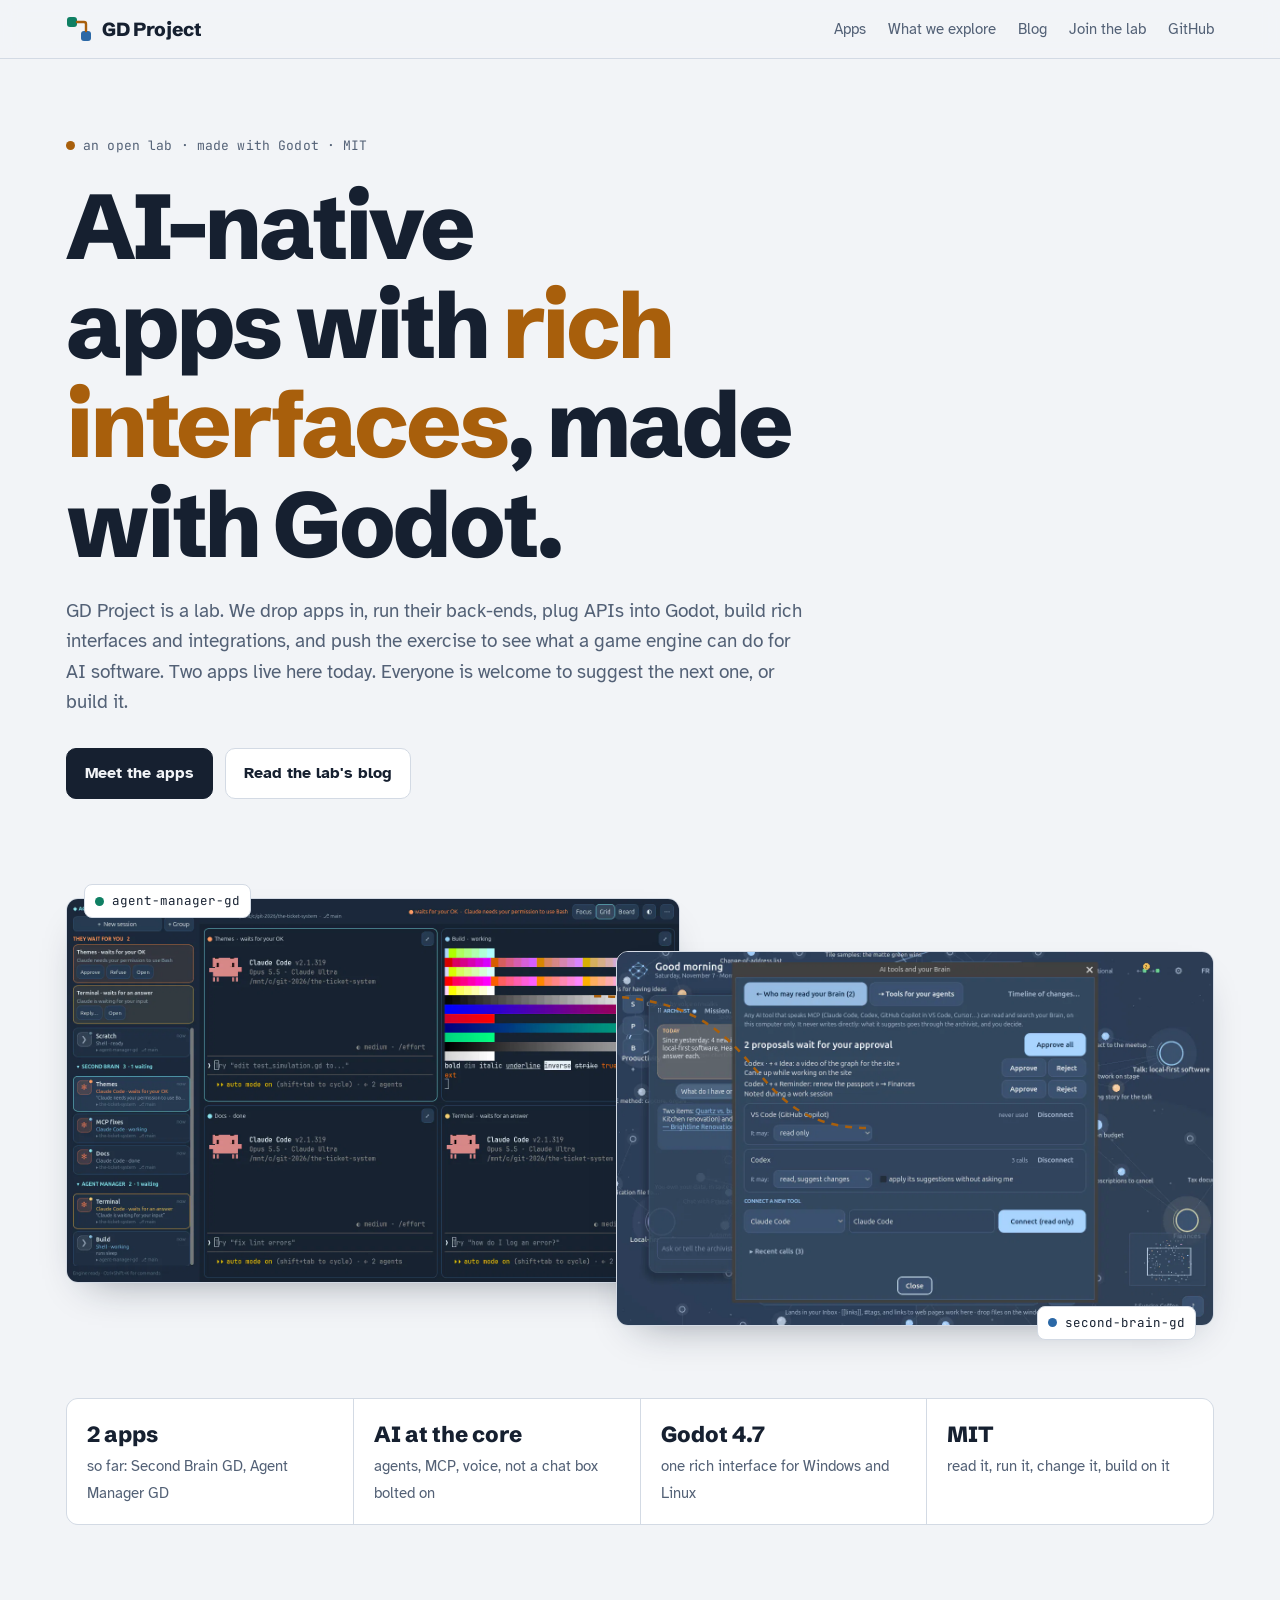
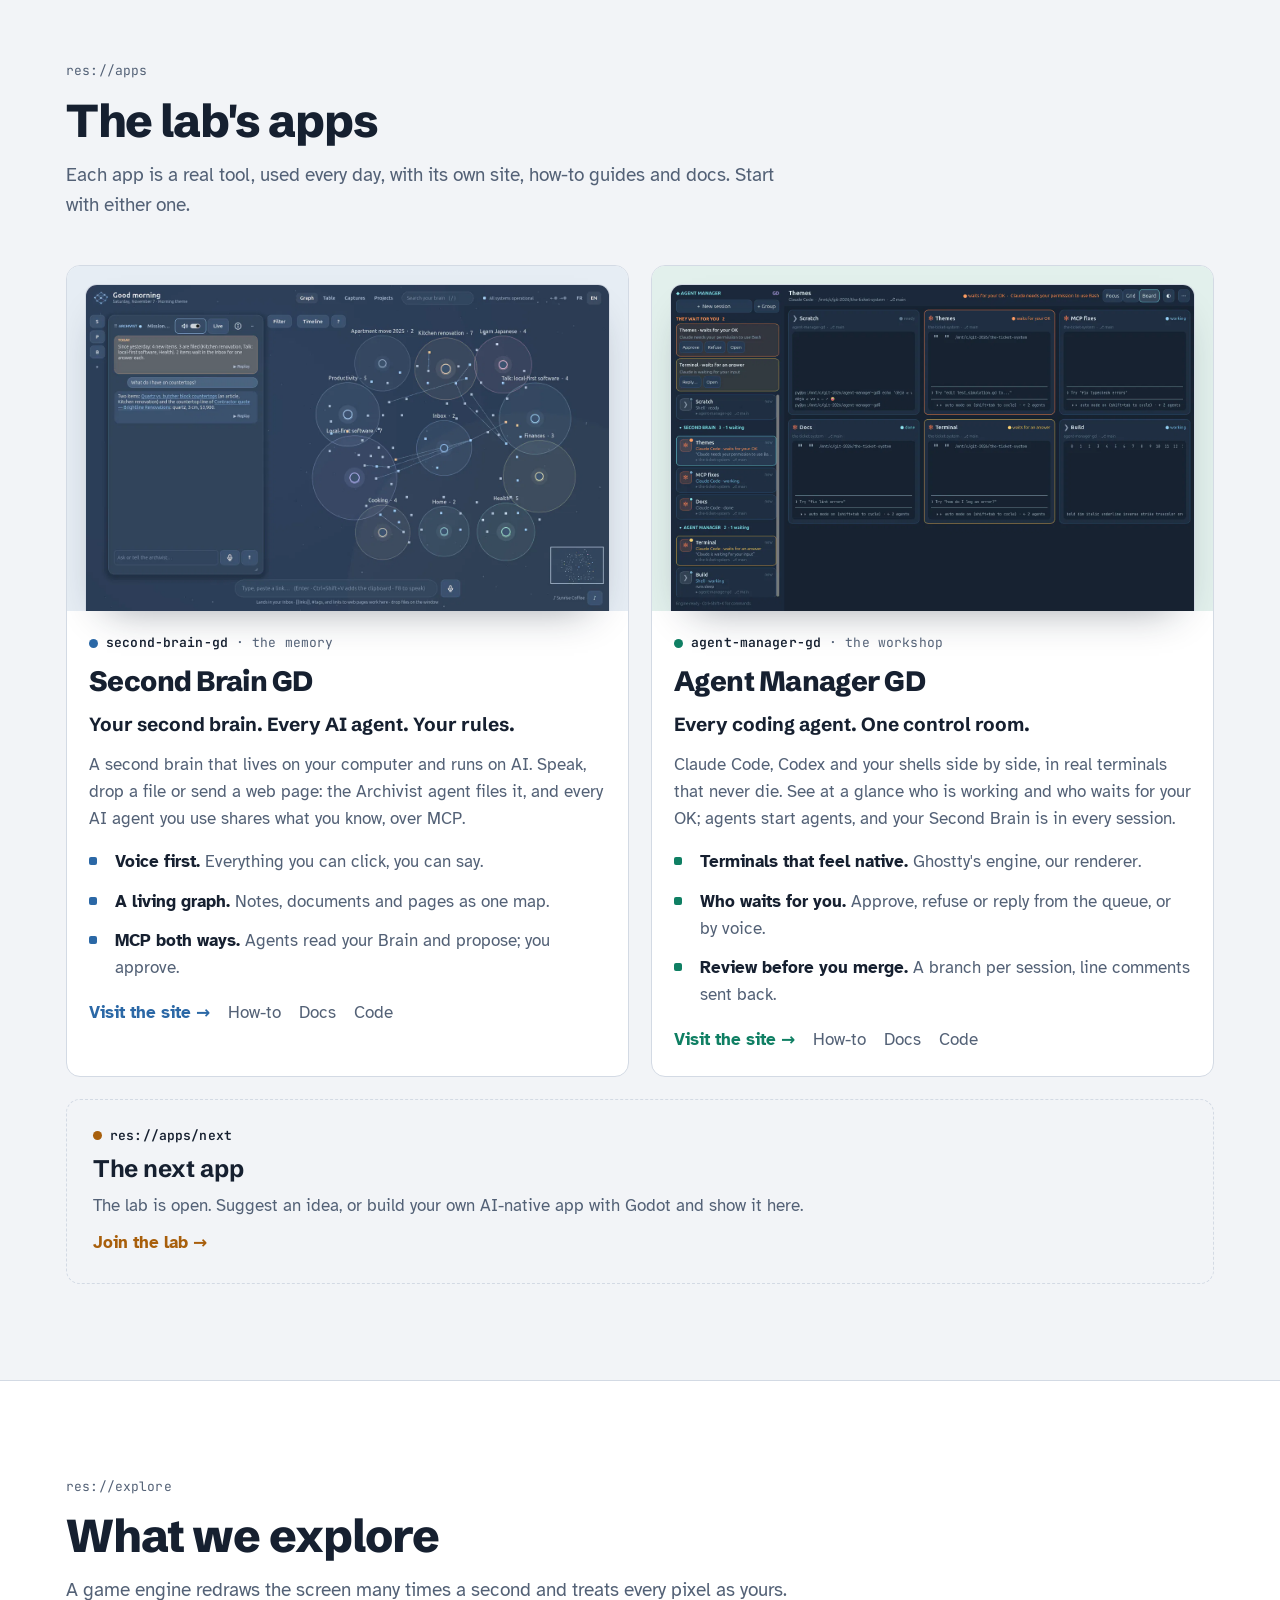
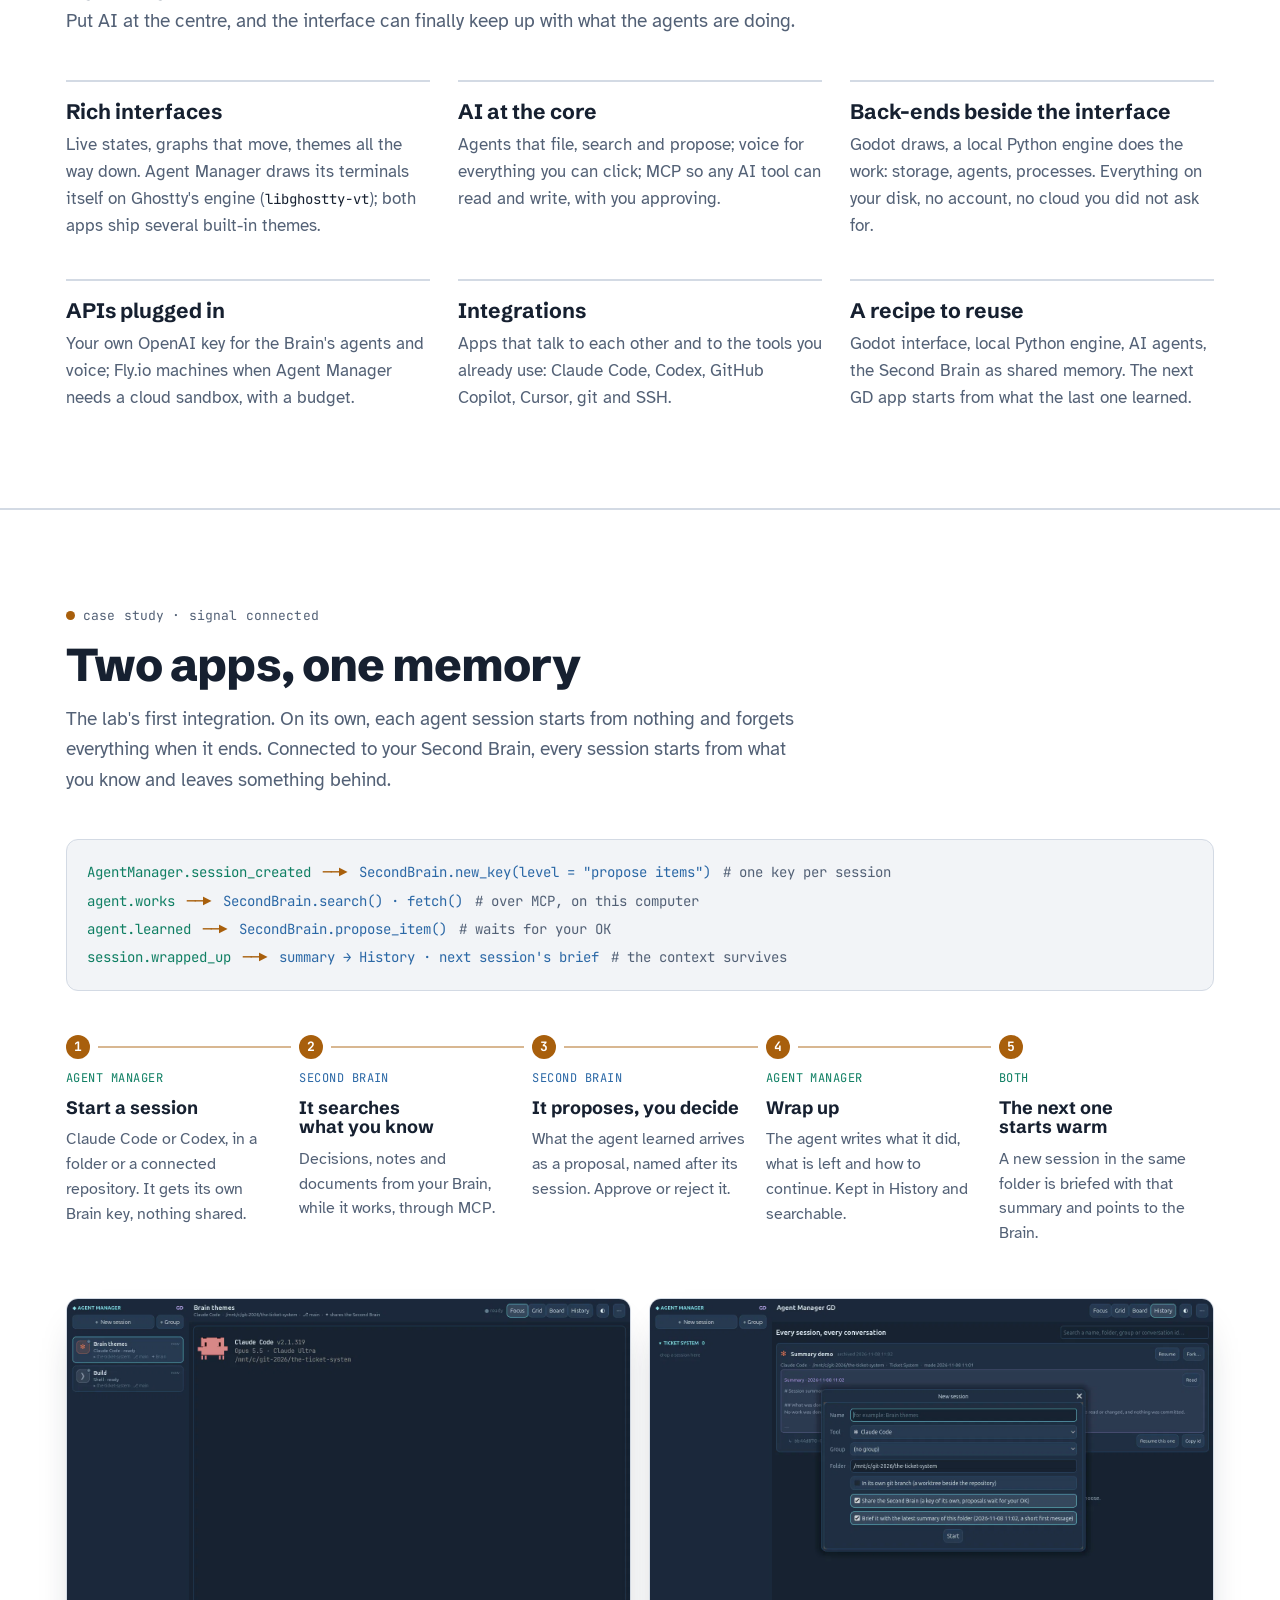
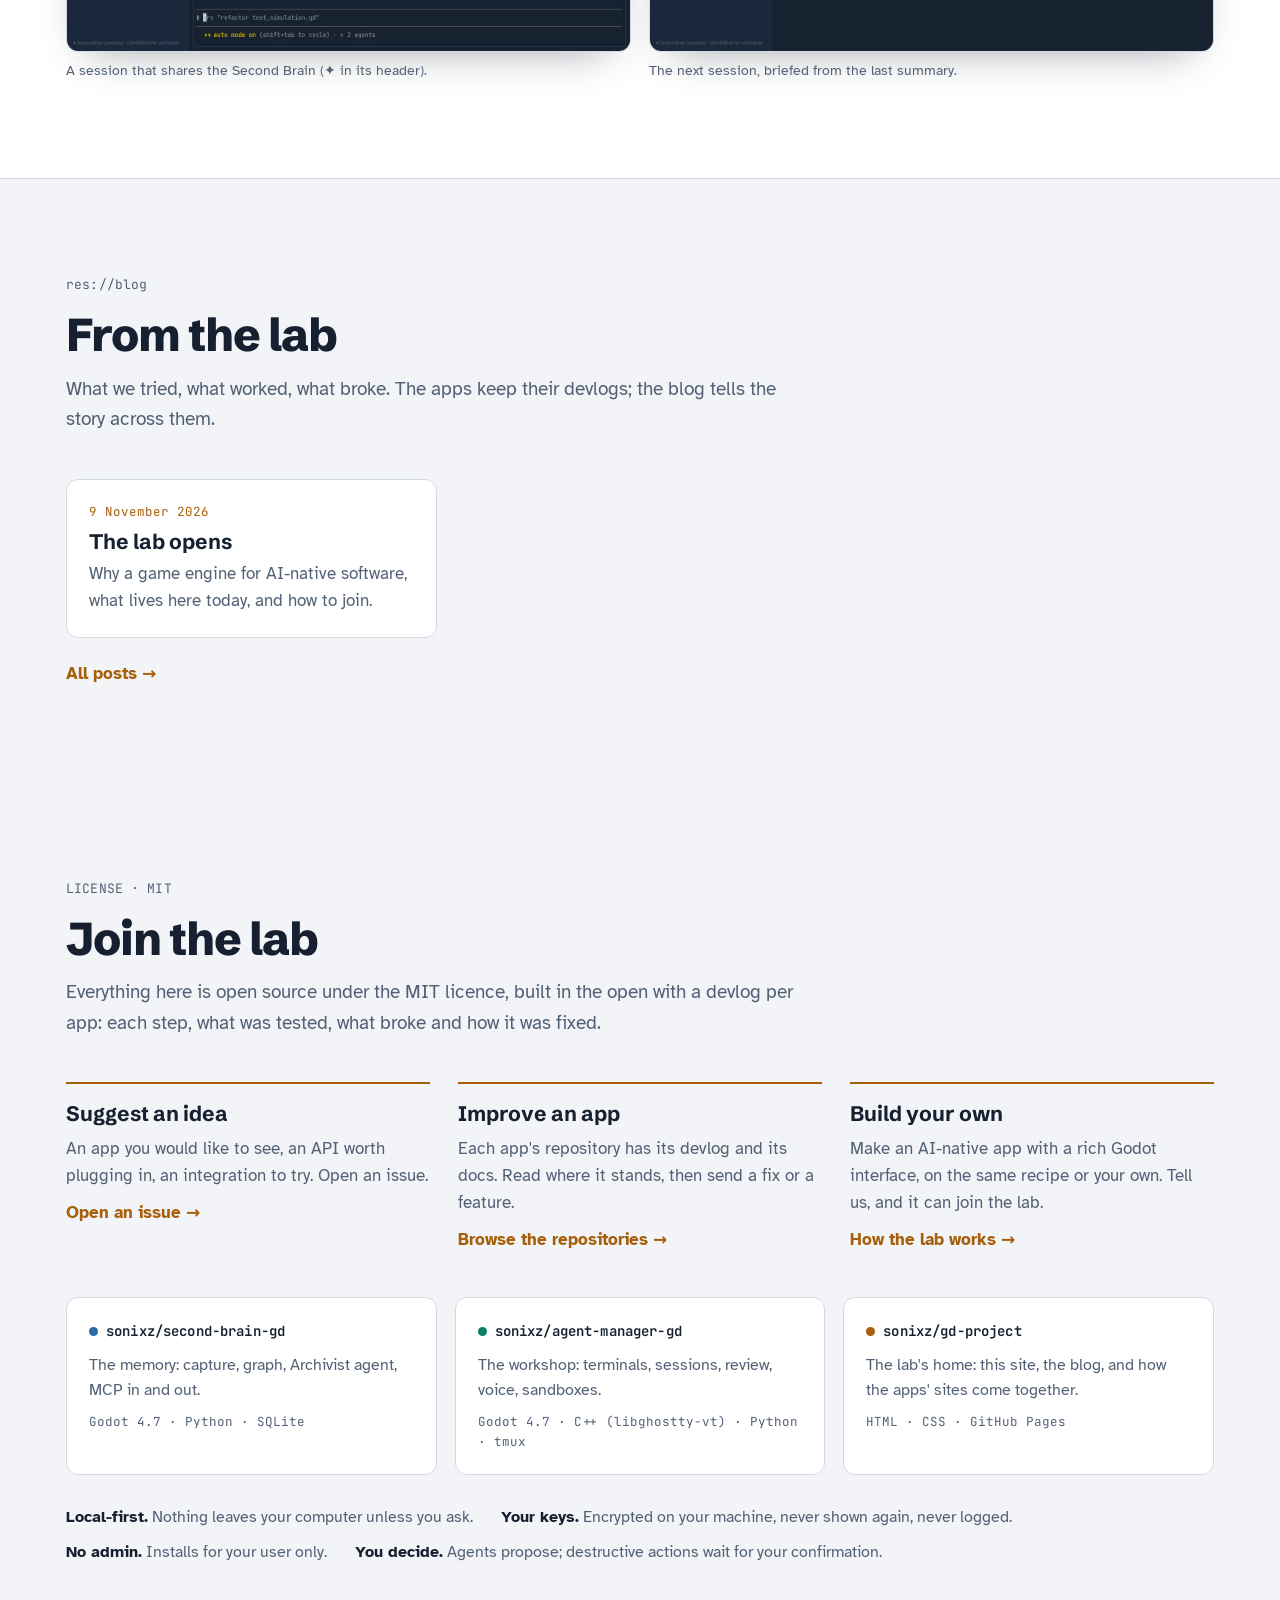
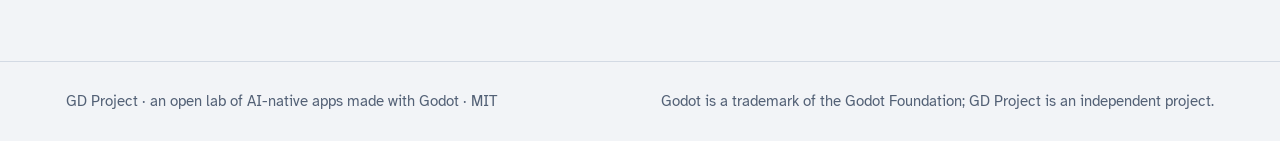
==== docs/index.html @ 9b6a3785 "The lab's showcase: one site for every app, a blog, GitHub Pages - Index rewritten for what GD Proje" ====
<!doctype html>
<html lang="en">
<head>
<meta charset="utf-8">
<meta name="viewport" content="width=device-width, initial-scale=1, viewport-fit=cover">
<title>GD Project</title>
<meta name="claude:viewport-fit-sides" content="cover">
<meta name="description" content="GD Project: an open lab of AI-native apps with rich interfaces, made with the Godot engine. Second Brain GD and Agent Manager GD are its first two apps. Open source, MIT.">
<link rel="preconnect" href="https://fonts.googleapis.com">
<link rel="preconnect" href="https://fonts.gstatic.com" crossorigin>
<link rel="stylesheet" href="https://fonts.googleapis.com/css2?family=Schibsted+Grotesk:wght@500;700;800&family=Atkinson+Hyperlegible:ital,wght@0,400;0,700;1,400&family=JetBrains+Mono:wght@400;600&display=swap">
<link rel="stylesheet" href="assets/lab.css">
</head>
<body>

<header class="top">
  <div class="wrap">
    <a class="brand" href="#top" aria-label="GD Project home">
      <svg width="26" height="26" viewBox="0 0 26 26" aria-hidden="true">
        <rect x="1" y="1" width="10" height="10" rx="3" fill="var(--mint)"/>
        <rect x="15" y="15" width="10" height="10" rx="3" fill="var(--sky)"/>
        <path d="M11 6 H18 Q20 6 20 8 V15" fill="none" stroke="var(--wire)" stroke-width="2.4" stroke-linecap="round"/>
      </svg>
      GD Project
    </a>
    <nav class="nav" aria-label="Main">
      <a href="#apps">Apps</a>
      <a href="#explore">What we explore</a>
      <a href="blog/">Blog</a>
      <a href="#join">Join the lab</a>
      <a class="gh" href="https://github.com/sonixz/gd-project">GitHub</a>
    </nav>
  </div>
</header>

<main id="top">
  <div class="wrap hero">
    <span class="path"><span class="dot" style="background:var(--wire)"></span> an open lab · made with Godot · MIT</span>
    <h1 style="margin-top:18px">AI-native apps with <em>rich interfaces</em>, made with Godot.</h1>
    <p class="lede">GD Project is a lab. We drop apps in, run their back-ends, plug APIs into Godot, build rich interfaces and integrations, and push the exercise to see what a game engine can do for AI software. Two apps live here today. Everyone is welcome to suggest the next one, or build it.</p>
    <div class="ctas">
      <a class="btn primary" href="#apps">Meet the apps</a>
      <a class="btn" href="blog/">Read the lab's blog</a>
    </div>

    <div class="stage" aria-label="Agent Manager GD and Second Brain GD, connected">
      <figure class="am">
        <img class="shot" src="assets/agent-manager/11-grid.webp" alt="Agent Manager GD: four Claude Code sessions in a grid, two waiting for an approval, grouped by project in the sidebar" width="1440" height="900">
        <span class="tag"><span class="dot" style="background:var(--mint)"></span>agent-manager-gd</span>
      </figure>
      <figure class="sb">
        <img class="shot" src="assets/second-brain/mcp-proposals.webp" alt="Second Brain GD: two notes proposed by an agent wait for approval, with the AI tools allowed to read the Brain" width="1280" height="800">
        <span class="tag"><span class="dot" style="background:var(--sky)"></span>second-brain-gd</span>
      </figure>
      <svg class="wire" viewBox="0 0 100 100" preserveAspectRatio="none" aria-hidden="true">
        <path d="M 46 30 C 62 30, 58 58, 70 58" vector-effect="non-scaling-stroke"/>
      </svg>
    </div>

    <div class="facts">
      <div><b>2 apps</b><span>so far: Second Brain GD, Agent Manager GD</span></div>
      <div><b>AI at the core</b><span>agents, MCP, voice, not a chat box bolted on</span></div>
      <div><b>Godot 4.7</b><span>one rich interface for Windows and Linux</span></div>
      <div><b>MIT</b><span>read it, run it, change it, build on it</span></div>
    </div>
  </div>

  <section id="apps">
    <div class="wrap">
      <div class="sec-head">
        <span class="path">res://apps</span>
        <h2>The lab's apps</h2>
        <p class="lede">Each app is a real tool, used every day, with its own site, how-to guides and docs. Start with either one.</p>
      </div>
      <div class="apps">
        <article class="app" style="--accent: var(--sky)">
          <a class="app-shot" href="second-brain/"><img class="shot" src="assets/second-brain/graph-overview.webp" alt="Second Brain GD: the knowledge graph with zones and the Archivist panel" loading="lazy" width="1280" height="800"></a>
          <div class="app-body">
            <span class="path"><span class="dot" style="background:var(--sky)"></span><b>second-brain-gd</b> · the memory</span>
            <h3>Second Brain GD</h3>
            <p class="tagline">Your second brain. Every AI agent. Your rules.</p>
            <p class="muted">A second brain that lives on your computer and runs on AI. Speak, drop a file or send a web page: the Archivist agent files it, and every AI agent you use shares what you know, over MCP.</p>
            <ul class="feats">
              <li><div><b>Voice first.</b> <span>Everything you can click, you can say.</span></div></li>
              <li><div><b>A living graph.</b> <span>Notes, documents and pages as one map.</span></div></li>
              <li><div><b>MCP both ways.</b> <span>Agents read your Brain and propose; you approve.</span></div></li>
            </ul>
            <div class="links">
              <a class="go" href="second-brain/">Visit the site →</a>
              <a href="second-brain/howto.html">How-to</a>
              <a href="second-brain/docs.html">Docs</a>
              <a href="https://github.com/sonixz/second-brain-gd">Code</a>
            </div>
          </div>
        </article>

        <article class="app" style="--accent: var(--mint)">
          <a class="app-shot" href="agent-manager/"><img class="shot" src="assets/agent-manager/12-board.webp" alt="Agent Manager GD: the board view, sessions sorted by what they are doing" loading="lazy" width="1440" height="900"></a>
          <div class="app-body">
            <span class="path"><span class="dot" style="background:var(--mint)"></span><b>agent-manager-gd</b> · the workshop</span>
            <h3>Agent Manager GD</h3>
            <p class="tagline">Every coding agent. One control room.</p>
            <p class="muted">Claude Code, Codex and your shells side by side, in real terminals that never die. See at a glance who is working and who waits for your OK; agents start agents, and your Second Brain is in every session.</p>
            <ul class="feats">
              <li><div><b>Terminals that feel native.</b> <span>Ghostty's engine, our renderer.</span></div></li>
              <li><div><b>Who waits for you.</b> <span>Approve, refuse or reply from the queue, or by voice.</span></div></li>
              <li><div><b>Review before you merge.</b> <span>A branch per session, line comments sent back.</span></div></li>
            </ul>
            <div class="links">
              <a class="go" href="agent-manager/">Visit the site →</a>
              <a href="agent-manager/howto.html">How-to</a>
              <a href="agent-manager/docs.html">Docs</a>
              <a href="https://github.com/sonixz/agent-manager-gd">Code</a>
            </div>
          </div>
        </article>

        <a class="app next" href="#join">
          <span class="path"><span class="dot" style="background:var(--wire)"></span><b>res://apps/next</b></span>
          <h3>The next app</h3>
          <p class="muted">The lab is open. Suggest an idea, or build your own AI-native app with Godot and show it here.</p>
          <span class="go">Join the lab →</span>
        </a>
      </div>
    </div>
  </section>

  <section id="explore">
    <div class="wrap">
      <div class="sec-head">
        <span class="path">res://explore</span>
        <h2>What we explore</h2>
        <p class="lede">A game engine redraws the screen many times a second and treats every pixel as yours. Put AI at the centre, and the interface can finally keep up with what the agents are doing.</p>
      </div>
      <div class="why">
        <div>
          <h3>Rich interfaces</h3>
          <p>Live states, graphs that move, themes all the way down. Agent Manager draws its terminals itself on Ghostty's engine (<code>libghostty-vt</code>); both apps ship several built-in themes.</p>
        </div>
        <div>
          <h3>AI at the core</h3>
          <p>Agents that file, search and propose; voice for everything you can click; MCP so any AI tool can read and write, with you approving.</p>
        </div>
        <div>
          <h3>Back-ends beside the interface</h3>
          <p>Godot draws, a local Python engine does the work: storage, agents, processes. Everything on your disk, no account, no cloud you did not ask for.</p>
        </div>
        <div>
          <h3>APIs plugged in</h3>
          <p>Your own OpenAI key for the Brain's agents and voice; Fly.io machines when Agent Manager needs a cloud sandbox, with a budget.</p>
        </div>
        <div>
          <h3>Integrations</h3>
          <p>Apps that talk to each other and to the tools you already use: Claude Code, Codex, GitHub Copilot, Cursor, git and SSH.</p>
        </div>
        <div>
          <h3>A recipe to reuse</h3>
          <p>Godot interface, local Python engine, AI agents, the Second Brain as shared memory. The next GD app starts from what the last one learned.</p>
        </div>
      </div>
    </div>
  </section>

  <section id="together">
    <div class="wrap">
      <div class="sec-head">
        <span class="path"><span class="dot" style="background:var(--wire)"></span>case study · signal connected</span>
        <h2>Two apps, one memory</h2>
        <p class="lede">The lab's first integration. On its own, each agent session starts from nothing and forgets everything when it ends. Connected to your Second Brain, every session starts from what you know and leaves something behind.</p>
      </div>

      <div class="signal" role="img" aria-label="When a session is created in Agent Manager, it gets its own Second Brain key; what the agent learns is proposed to the Brain; its summary briefs the next session.">
        <div class="row"><span class="from">AgentManager.session_created</span><span class="arrow">──▶</span><span class="to">SecondBrain.new_key(level = "propose items")</span><span class="note"># one key per session</span></div>
        <div class="row"><span class="from">agent.works</span><span class="arrow">──▶</span><span class="to">SecondBrain.search() · fetch()</span><span class="note"># over MCP, on this computer</span></div>
        <div class="row"><span class="from">agent.learned</span><span class="arrow">──▶</span><span class="to">SecondBrain.propose_item()</span><span class="note"># waits for your OK</span></div>
        <div class="row"><span class="from">session.wrapped_up</span><span class="arrow">──▶</span><span class="to">summary → History · next session's brief</span><span class="note"># the context survives</span></div>
      </div>

      <ol class="flow">
        <li><span class="who am">Agent Manager</span><h3>Start a session</h3><p>Claude Code or Codex, in a folder or a connected repository. It gets its own Brain key, nothing shared.</p></li>
        <li><span class="who sb">Second Brain</span><h3>It searches what you know</h3><p>Decisions, notes and documents from your Brain, while it works, through MCP.</p></li>
        <li><span class="who sb">Second Brain</span><h3>It proposes, you decide</h3><p>What the agent learned arrives as a proposal, named after its session. Approve or reject it.</p></li>
        <li><span class="who am">Agent Manager</span><h3>Wrap up</h3><p>The agent writes what it did, what is left and how to continue. Kept in History and searchable.</p></li>
        <li><span class="who am">Both</span><h3>The next one starts warm</h3><p>A new session in the same folder is briefed with that summary and points to the Brain.</p></li>
      </ol>

      <div class="pair">
        <figure><img class="shot" src="assets/agent-manager/19-brain-session.webp" alt="Agent Manager GD: a Claude Code session marked as sharing the Second Brain" loading="lazy" width="1440" height="900"><figcaption>A session that shares the Second Brain (✦ in its header).</figcaption></figure>
        <figure><img class="shot" src="assets/agent-manager/25-new-session-brief.webp" alt="Agent Manager GD: a new session offered the summary of the previous one as its brief" loading="lazy" width="1440" height="900"><figcaption>The next session, briefed from the last summary.</figcaption></figure>
      </div>
    </div>
  </section>

  <section id="blog">
    <div class="wrap">
      <div class="sec-head">
        <span class="path">res://blog</span>
        <h2>From the lab</h2>
        <p class="lede">What we tried, what worked, what broke. The apps keep their devlogs; the blog tells the story across them.</p>
      </div>
      <div class="posts">
        <a class="post" href="blog/2026-11-09-the-lab-opens.html">
          <time datetime="2026-11-09">9 November 2026</time>
          <h3>The lab opens</h3>
          <p class="muted">Why a game engine for AI-native software, what lives here today, and how to join.</p>
        </a>
      </div>
      <p style="margin-top:22px"><a class="more" href="blog/">All posts →</a></p>
    </div>
  </section>

  <section id="join">
    <div class="wrap">
      <div class="sec-head">
        <span class="path">LICENSE · MIT</span>
        <h2>Join the lab</h2>
        <p class="lede">Everything here is open source under the MIT licence, built in the open with a devlog per app: each step, what was tested, what broke and how it was fixed.</p>
      </div>
      <div class="join">
        <div>
          <h3>Suggest an idea</h3>
          <p>An app you would like to see, an API worth plugging in, an integration to try. Open an issue.</p>
          <a class="more" href="https://github.com/sonixz/gd-project/issues">Open an issue →</a>
        </div>
        <div>
          <h3>Improve an app</h3>
          <p>Each app's repository has its devlog and its docs. Read where it stands, then send a fix or a feature.</p>
          <a class="more" href="https://github.com/sonixz">Browse the repositories →</a>
        </div>
        <div>
          <h3>Build your own</h3>
          <p>Make an AI-native app with a rich Godot interface, on the same recipe or your own. Tell us, and it can join the lab.</p>
          <a class="more" href="blog/2026-11-09-the-lab-opens.html">How the lab works →</a>
        </div>
      </div>
      <div class="oss">
        <a class="repo" href="https://github.com/sonixz/second-brain-gd">
          <span class="path"><span class="dot" style="background:var(--sky)"></span><b>sonixz/second-brain-gd</b></span>
          <p>The memory: capture, graph, Archivist agent, MCP in and out.</p>
          <span class="stack">Godot 4.7 · Python · SQLite</span>
        </a>
        <a class="repo" href="https://github.com/sonixz/agent-manager-gd">
          <span class="path"><span class="dot" style="background:var(--mint)"></span><b>sonixz/agent-manager-gd</b></span>
          <p>The workshop: terminals, sessions, review, voice, sandboxes.</p>
          <span class="stack">Godot 4.7 · C++ (libghostty-vt) · Python · tmux</span>
        </a>
        <a class="repo" href="https://github.com/sonixz/gd-project">
          <span class="path"><span class="dot" style="background:var(--wire)"></span><b>sonixz/gd-project</b></span>
          <p>The lab's home: this site, the blog, and how the apps' sites come together.</p>
          <span class="stack">HTML · CSS · GitHub Pages</span>
        </a>
      </div>
      <div class="principles">
        <span><b>Local-first.</b> Nothing leaves your computer unless you ask.</span>
        <span><b>Your keys.</b> Encrypted on your machine, never shown again, never logged.</span>
        <span><b>No admin.</b> Installs for your user only.</span>
        <span><b>You decide.</b> Agents propose; destructive actions wait for your confirmation.</span>
      </div>
    </div>
  </section>
</main>

<footer>
  <div class="wrap">
    <span>GD Project · an open lab of AI-native apps made with Godot · MIT</span>
    <span>Godot is a trademark of the Godot Foundation; GD Project is an independent project.</span>
  </div>
</footer>
</body>
</html>
---- docs/assets/lab.css ----
/* GD Project: the lab's pages (index, blog). Tokens in :root; light and dark both designed. */
:root {
  --ground: #121821;   /* slate, biased toward the blue of both apps */
  --panel: #19212d;
  --raise: #212b3a;
  --line: #2b3646;
  --ink: #e7ecf3;
  --muted: #95a2b6;
  --mint: #5fd3b0;     /* Agent Manager */
  --sky: #a6cdf6;      /* Second Brain */
  --wire: #f0b264;     /* the connection between them */
  --on-accent: #0f1620;
  --display: "Schibsted Grotesk", "Segoe UI", system-ui, sans-serif;
  --body: "Atkinson Hyperlegible", "Segoe UI", system-ui, sans-serif;
  --mono: "JetBrains Mono", ui-monospace, "Cascadia Mono", Consolas, monospace;
  --shot-shadow: 0 18px 50px -20px rgba(0, 0, 0, .7);
  color-scheme: dark;
}
@media (prefers-color-scheme: light) {
  :root:not([data-theme="dark"]) {
    --ground: #f2f4f7; --panel: #ffffff; --raise: #e9edf3; --line: #d3dae4; --ink: #162030; --muted: #536176;
    --mint: #0f7f63; --sky: #2b68a6; --wire: #a85f0c; --on-accent: #ffffff; --shot-shadow: 0 18px 40px -22px rgba(20, 32, 48, .45);
    color-scheme: light;
  }
}
:root[data-theme="light"] {
  --ground: #f2f4f7; --panel: #ffffff; --raise: #e9edf3; --line: #d3dae4; --ink: #162030; --muted: #536176;
  --mint: #0f7f63; --sky: #2b68a6; --wire: #a85f0c; --on-accent: #ffffff; --shot-shadow: 0 18px 40px -22px rgba(20, 32, 48, .45);
  color-scheme: light;
}

* { box-sizing: border-box; }
body {
  margin: 0; background: var(--ground); color: var(--ink);
  font-family: var(--body); font-size: 17px; line-height: 1.6;
}
img { max-width: 100%; height: auto; display: block; }
a { color: inherit; }
:focus-visible { outline: 2px solid var(--wire); outline-offset: 3px; border-radius: 4px; }
.wrap {
  max-width: 1180px; margin: 0 auto;
  padding-left: max(16px, env(safe-area-inset-left, 0px));
  padding-right: max(16px, env(safe-area-inset-right, 0px));
}
h1, h2, h3 { font-family: var(--display); text-wrap: balance; margin: 0; line-height: 1.08; }
h2 { font-size: clamp(30px, 4.2vw, 46px); font-weight: 800; letter-spacing: -.02em; }
h3 { font-size: 21px; font-weight: 700; }
p { margin: 0; }
.lede { font-size: 19px; color: var(--muted); max-width: 62ch; }
.path {
  font-family: var(--mono); font-size: 13px; color: var(--muted); letter-spacing: .01em;
  display: inline-flex; align-items: center; gap: 8px;
}
.path b { font-weight: 600; color: var(--ink); }
.dot { width: 9px; height: 9px; border-radius: 50%; display: inline-block; }

/* header */
body::before { content: ""; position: fixed; inset: 0 0 auto; height: env(safe-area-inset-top, 0px); z-index: 10; background: var(--ground); }
.top { position: sticky; top: env(safe-area-inset-top, 0px); z-index: 5; background: color-mix(in srgb, var(--ground) 88%, transparent); backdrop-filter: blur(8px); border-bottom: 1px solid var(--line); }
.top .wrap { display: flex; align-items: center; gap: 24px; padding-block: 14px; }
.brand { display: flex; align-items: center; gap: 10px; text-decoration: none; font-family: var(--display); font-weight: 800; font-size: 19px; letter-spacing: -.01em; }
.brand svg { flex: none; }
.nav { display: flex; gap: 22px; margin-left: auto; flex-wrap: wrap; }
.nav a { text-decoration: none; color: var(--muted); font-size: 15px; }
.nav a:hover { color: var(--ink); }
@media (max-width: 720px) { .nav a:not(.gh) { display: none; } }

/* hero */
.hero { padding-block: 72px 40px; }
.hero h1 { font-size: clamp(44px, 7.4vw, 92px); font-weight: 800; letter-spacing: -.035em; max-width: 13ch; }
.hero h1 em { font-style: normal; color: var(--wire); }
.hero .lede { margin-top: 22px; }
.ctas { display: flex; gap: 12px; flex-wrap: wrap; margin-top: 30px; }
.btn { display: inline-flex; align-items: center; gap: 8px; padding: 12px 18px; border-radius: 10px; text-decoration: none; font-weight: 700; font-size: 16px; border: 1px solid var(--line); background: var(--panel); }
.btn.primary { background: var(--ink); color: var(--ground); border-color: var(--ink); }
.btn:hover { border-color: var(--muted); }

.stage { position: relative; margin-top: 56px; display: grid; grid-template-columns: 1.15fr 1fr; gap: 0; align-items: center; }
.stage figure { margin: 0; min-width: 0; }
.stage .am { position: relative; z-index: 1; }
.stage .sb { position: relative; z-index: 2; margin-left: -12%; margin-top: 18%; }
.shot { border-radius: 12px; border: 1px solid var(--line); box-shadow: var(--shot-shadow); overflow: hidden; background: var(--panel); }
.tag { position: absolute; font-family: var(--mono); font-size: 12.5px; padding: 6px 10px; border-radius: 8px; background: var(--panel); border: 1px solid var(--line); display: inline-flex; gap: 8px; align-items: center; white-space: nowrap; }
.am .tag { top: -14px; left: 18px; }
.sb .tag { bottom: -14px; right: 18px; }
.wire { position: absolute; inset: 0; z-index: 3; pointer-events: none; width: 100%; height: 100%; overflow: visible; }
.wire path { fill: none; stroke: var(--wire); stroke-width: 2.5; stroke-dasharray: 7 7; animation: flow 1.6s linear infinite; }
.wire circle { fill: var(--wire); }
@keyframes flow { to { stroke-dashoffset: -28; } }
@media (prefers-reduced-motion: reduce) { .wire path { animation: none; } }
@media (max-width: 760px) {
  .stage { grid-template-columns: 1fr; }
  .stage .sb { margin: -10% 0 0 14%; }
  .wire { display: none; }
}

/* facts strip */
.facts { display: grid; grid-template-columns: repeat(4, minmax(0, 1fr)); gap: 1px; background: var(--line); border: 1px solid var(--line); border-radius: 12px; overflow: hidden; margin-top: 72px; }
.facts div { background: var(--panel); padding: 18px 20px; }
.facts b { display: block; font-family: var(--display); font-size: 22px; font-weight: 800; }
.facts span { color: var(--muted); font-size: 14.5px; }
@media (max-width: 760px) { .facts { grid-template-columns: repeat(2, minmax(0, 1fr)); } }

section { padding-block: 96px; }
.sec-head { display: grid; gap: 14px; max-width: 760px; margin-bottom: 44px; }

/* why godot */
.why { display: grid; grid-template-columns: repeat(3, minmax(0, 1fr)); gap: 28px; }
.why div { border-top: 2px solid var(--line); padding-top: 18px; display: grid; gap: 8px; align-content: start; }
.why p { color: var(--muted); }
.why code { font-family: var(--mono); font-size: 14px; color: var(--ink); }
@media (max-width: 860px) { .why { grid-template-columns: 1fr; } }

/* product scenes */
.scene { display: grid; grid-template-columns: minmax(0, 1fr) minmax(0, 1.25fr); gap: 56px; align-items: start; }
.scene.flip { grid-template-columns: minmax(0, 1.25fr) minmax(0, 1fr); }
.scene.flip .copy { order: 2; }
.copy { display: grid; gap: 18px; align-content: start; }
.copy .tagline { font-family: var(--display); font-size: 22px; font-weight: 700; }
.feats { list-style: none; padding: 0; margin: 4px 0 0; display: grid; gap: 12px; }
.feats li { display: grid; grid-template-columns: 14px 1fr; gap: 12px; }
.feats li::before { content: ""; width: 8px; height: 8px; border-radius: 2px; margin-top: 9px; background: var(--accent); }
.feats b { font-weight: 700; }
.feats span { color: var(--muted); }
.links { display: flex; gap: 18px; flex-wrap: wrap; margin-top: 6px; }
.links a { color: var(--accent); font-weight: 700; text-decoration: none; }
.links a:hover { text-decoration: underline; }
.gallery { display: grid; gap: 14px; grid-template-columns: repeat(2, minmax(0, 1fr)); }
.gallery .wide { grid-column: 1 / -1; }
.gallery figure { margin: 0; display: grid; gap: 8px; min-width: 0; }
.gallery figcaption { font-size: 14px; color: var(--muted); }
#second-brain { --accent: var(--sky); }
#agent-manager { --accent: var(--mint); }
@media (max-width: 900px) { .scene, .scene.flip { grid-template-columns: 1fr; gap: 32px; } .scene.flip .copy { order: 0; } }

/* together */
#together { background: var(--panel); border-block: 1px solid var(--line); }
.signal { font-family: var(--mono); font-size: 14px; background: var(--ground); border: 1px solid var(--line); border-radius: 12px; padding: 18px 20px; overflow-x: auto; margin-bottom: 44px; }
.signal .row { display: flex; gap: 12px; align-items: center; white-space: nowrap; padding-block: 3px; }
.signal .from { color: var(--mint); }
.signal .to { color: var(--sky); }
.signal .arrow { color: var(--wire); }
.signal .note { color: var(--muted); }
.flow { list-style: none; padding: 0; margin: 0; display: grid; grid-template-columns: repeat(5, minmax(0, 1fr)); gap: 18px; counter-reset: step; }
.flow li { display: grid; gap: 10px; align-content: start; counter-increment: step; position: relative; padding-top: 34px; }
.flow li::before { content: counter(step); position: absolute; top: 0; left: 0; width: 24px; height: 24px; border-radius: 50%; background: var(--wire); color: var(--on-accent); font: 700 13px/24px var(--mono); text-align: center; }
.flow li::after { content: ""; position: absolute; top: 11px; left: 32px; right: -10px; height: 2px; background: color-mix(in srgb, var(--wire) 45%, transparent); }
.flow li:last-child::after { display: none; }
.flow h3 { font-size: 18px; }
.flow p { color: var(--muted); font-size: 15.5px; }
.who { font-family: var(--mono); font-size: 12px; letter-spacing: .04em; text-transform: uppercase; }
.who.am { color: var(--mint); } .who.sb { color: var(--sky); }
@media (max-width: 980px) { .flow { grid-template-columns: repeat(2, minmax(0, 1fr)); } .flow li::after { display: none; } }
@media (max-width: 520px) { .flow { grid-template-columns: 1fr; } }
.pair { display: grid; grid-template-columns: repeat(2, minmax(0, 1fr)); gap: 18px; margin-top: 52px; }
.pair figure { margin: 0; display: grid; gap: 8px; min-width: 0; }
.pair figcaption { font-size: 14px; color: var(--muted); }
@media (max-width: 760px) { .pair { grid-template-columns: 1fr; } }

/* open source */
.oss { display: grid; grid-template-columns: repeat(3, minmax(0, 1fr)); gap: 18px; }
.repo { border: 1px solid var(--line); border-radius: 12px; padding: 22px; display: grid; gap: 10px; align-content: start; background: var(--panel); text-decoration: none; }
.repo:hover { border-color: var(--muted); }
.repo .path { font-size: 14px; }
.repo p { color: var(--muted); font-size: 15.5px; }
.repo .stack { font-family: var(--mono); font-size: 12.5px; color: var(--muted); }
@media (max-width: 860px) { .oss { grid-template-columns: 1fr; } }
.principles { display: flex; flex-wrap: wrap; gap: 10px 28px; margin-top: 30px; color: var(--muted); font-size: 15.5px; }
.principles b { color: var(--ink); }

footer { border-top: 1px solid var(--line); }
footer .wrap { padding-block: 28px; display: flex; gap: 18px; flex-wrap: wrap; justify-content: space-between; color: var(--muted); font-size: 14.5px; }
footer a { color: var(--muted); }

/* shared bits */
.muted { color: var(--muted); }
.tagline { font-family: var(--display); font-size: 19px; font-weight: 700; }
.more, .go { color: var(--accent, var(--wire)); font-weight: 700; text-decoration: none; }
.more:hover, .go:hover { text-decoration: underline; }

/* the lab's apps */
.apps { display: grid; grid-template-columns: repeat(2, minmax(0, 1fr)); gap: 22px; }
.app { border: 1px solid var(--line); border-radius: 14px; background: var(--panel); overflow: hidden; display: grid; grid-template-rows: auto 1fr; }
.app-shot { display: block; padding: 18px 18px 0; background: color-mix(in srgb, var(--accent) 12%, var(--panel)); }
.app-shot .shot { border-bottom-left-radius: 0; border-bottom-right-radius: 0; border-bottom: 0; transition: transform .25s ease; }
.app-shot:hover .shot { transform: translateY(-4px); }
.app-body { padding: 22px; display: grid; gap: 12px; align-content: start; }
.app-body h3 { font-size: 28px; font-weight: 800; letter-spacing: -.02em; }
.app .links a:not(.go) { color: var(--muted); font-weight: 400; }
.app .links a:not(.go):hover { color: var(--ink); }
.app.next { grid-column: 1 / -1; grid-template-rows: none; gap: 10px; padding: 26px; text-decoration: none; background: transparent; border-style: dashed; --accent: var(--wire); }
.app.next:hover { border-color: var(--wire); }
.app.next h3 { font-size: 24px; }
@media (max-width: 860px) { .apps { grid-template-columns: 1fr; } }
@media (prefers-reduced-motion: reduce) { .app-shot .shot { transition: none; } }

/* what we explore: six cards */
#explore { background: var(--panel); border-block: 1px solid var(--line); }
#explore .why { row-gap: 40px; }

/* blog cards */
.posts { display: grid; grid-template-columns: repeat(auto-fill, minmax(min(100%, 320px), 1fr)); gap: 18px; }
.post { border: 1px solid var(--line); border-radius: 12px; padding: 22px; background: var(--panel); text-decoration: none; display: grid; gap: 8px; align-content: start; }
.post:hover { border-color: var(--muted); }
.post time { font-family: var(--mono); font-size: 12.5px; color: var(--wire); }

/* join */
.join { display: grid; grid-template-columns: repeat(3, minmax(0, 1fr)); gap: 28px; margin-bottom: 44px; }
.join div { border-top: 2px solid var(--wire); padding-top: 18px; display: grid; gap: 10px; align-content: start; }
.join p { color: var(--muted); }
@media (max-width: 860px) { .join { grid-template-columns: 1fr; } }

/* a blog post */
.article { max-width: 720px; margin: 0 auto; padding-block: 64px 96px; }
.article h1 { font-size: clamp(36px, 6vw, 60px); font-weight: 800; letter-spacing: -.03em; margin-top: 14px; }
.article .meta { font-family: var(--mono); font-size: 13px; color: var(--muted); }
.article .body { margin-top: 32px; display: grid; gap: 18px; }
.article .body h2 { font-size: 28px; margin-top: 22px; }
.article .body ul { margin: 0; padding-left: 22px; display: grid; gap: 8px; }
.article .body a { color: var(--wire); }
.article .body figure { margin: 8px 0; display: grid; gap: 8px; }
.article .body figcaption { font-size: 14px; color: var(--muted); }
.crumb { font-family: var(--mono); font-size: 13px; color: var(--muted); text-decoration: none; }
.crumb:hover { color: var(--ink); }
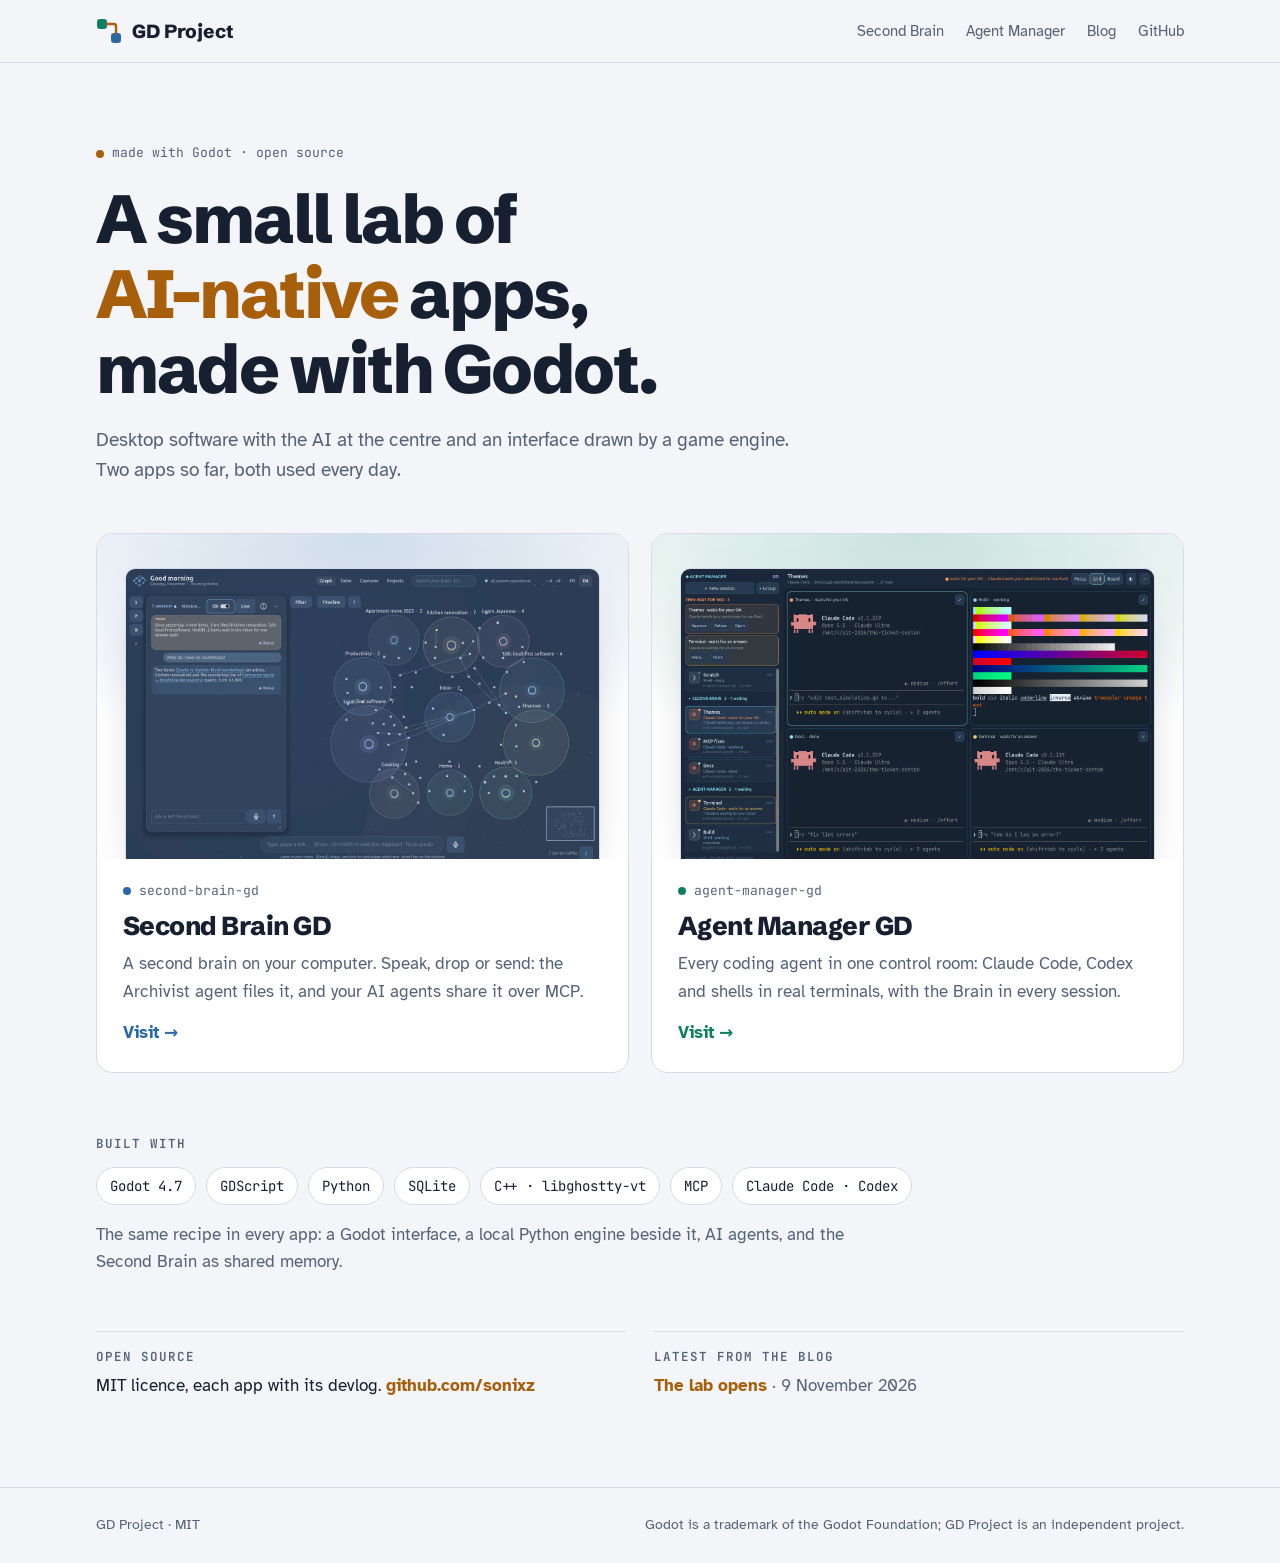
==== commit 1173a67a: "Index: humble and short, a portfolio of AI-native apps made with Godot Owner's direction (2026-11-09" ====
--- a/docs/index.html
+++ b/docs/index.html
@@ -4,8 +4,7 @@
 <meta charset="utf-8">
 <meta name="viewport" content="width=device-width, initial-scale=1, viewport-fit=cover">
 <title>GD Project</title>
-<meta name="claude:viewport-fit-sides" content="cover">
-<meta name="description" content="GD Project: an open lab of AI-native apps with rich interfaces, made with the Godot engine. Second Brain GD and Agent Manager GD are its first two apps. Open source, MIT.">
+<meta name="description" content="GD Project: a small lab of AI-native apps made with Godot. Second Brain GD and Agent Manager GD. Open source, MIT.">
 <link rel="preconnect" href="https://fonts.googleapis.com">
 <link rel="preconnect" href="https://fonts.gstatic.com" crossorigin>
 <link rel="stylesheet" href="https://fonts.googleapis.com/css2?family=Schibsted+Grotesk:wght@500;700;800&family=Atkinson+Hyperlegible:ital,wght@0,400;0,700;1,400&family=JetBrains+Mono:wght@400;600&display=swap">
@@ -15,7 +14,7 @@
 
 <header class="top">
   <div class="wrap">
-    <a class="brand" href="#top" aria-label="GD Project home">
+    <a class="brand" href="./" aria-label="GD Project home">
       <svg width="26" height="26" viewBox="0 0 26 26" aria-hidden="true">
         <rect x="1" y="1" width="10" height="10" rx="3" fill="var(--mint)"/>
         <rect x="15" y="15" width="10" height="10" rx="3" fill="var(--sky)"/>
@@ -24,245 +23,67 @@
       GD Project
     </a>
     <nav class="nav" aria-label="Main">
-      <a href="#apps">Apps</a>
-      <a href="#explore">What we explore</a>
+      <a href="second-brain/">Second Brain</a>
+      <a href="agent-manager/">Agent Manager</a>
       <a href="blog/">Blog</a>
-      <a href="#join">Join the lab</a>
-      <a class="gh" href="https://github.com/sonixz/gd-project">GitHub</a>
+      <a class="gh" href="https://github.com/sonixz">GitHub</a>
     </nav>
   </div>
 </header>
 
-<main id="top">
-  <div class="wrap hero">
-    <span class="path"><span class="dot" style="background:var(--wire)"></span> an open lab · made with Godot · MIT</span>
-    <h1 style="margin-top:18px">AI-native apps with <em>rich interfaces</em>, made with Godot.</h1>
-    <p class="lede">GD Project is a lab. We drop apps in, run their back-ends, plug APIs into Godot, build rich interfaces and integrations, and push the exercise to see what a game engine can do for AI software. Two apps live here today. Everyone is welcome to suggest the next one, or build it.</p>
-    <div class="ctas">
-      <a class="btn primary" href="#apps">Meet the apps</a>
-      <a class="btn" href="blog/">Read the lab's blog</a>
-    </div>
+<main>
+  <div class="wrap">
+    <section class="intro">
+      <span class="path"><span class="dot" style="background:var(--wire)"></span>made with Godot · open source</span>
+      <h1>A small lab of <em>AI-native</em> apps, made with Godot.</h1>
+      <p class="lede">Desktop software with the AI at the centre and an interface drawn by a game engine. Two apps so far, both used every day.</p>
+    </section>
 
-    <div class="stage" aria-label="Agent Manager GD and Second Brain GD, connected">
-      <figure class="am">
-        <img class="shot" src="assets/agent-manager/11-grid.webp" alt="Agent Manager GD: four Claude Code sessions in a grid, two waiting for an approval, grouped by project in the sidebar" width="1440" height="900">
-        <span class="tag"><span class="dot" style="background:var(--mint)"></span>agent-manager-gd</span>
-      </figure>
-      <figure class="sb">
-        <img class="shot" src="assets/second-brain/mcp-proposals.webp" alt="Second Brain GD: two notes proposed by an agent wait for approval, with the AI tools allowed to read the Brain" width="1280" height="800">
-        <span class="tag"><span class="dot" style="background:var(--sky)"></span>second-brain-gd</span>
-      </figure>
-      <svg class="wire" viewBox="0 0 100 100" preserveAspectRatio="none" aria-hidden="true">
-        <path d="M 46 30 C 62 30, 58 58, 70 58" vector-effect="non-scaling-stroke"/>
-      </svg>
-    </div>
+    <section class="apps" aria-label="Apps">
+      <a class="app" href="second-brain/" style="--accent: var(--sky)">
+        <span class="app-shot"><img class="shot" src="assets/second-brain/graph-overview.webp" alt="Second Brain GD: the knowledge graph with zones and the Archivist panel" width="1280" height="800"></span>
+        <span class="app-body">
+          <span class="path"><span class="dot" style="background:var(--sky)"></span>second-brain-gd</span>
+          <h2>Second Brain GD</h2>
+          <span class="muted">A second brain on your computer. Speak, drop or send: the Archivist agent files it, and your AI agents share it over MCP.</span>
+          <span class="go">Visit →</span>
+        </span>
+      </a>
+      <a class="app" href="agent-manager/" style="--accent: var(--mint)">
+        <span class="app-shot"><img class="shot" src="assets/agent-manager/11-grid.webp" alt="Agent Manager GD: four Claude Code sessions in a grid, grouped by project in the sidebar" width="1440" height="900"></span>
+        <span class="app-body">
+          <span class="path"><span class="dot" style="background:var(--mint)"></span>agent-manager-gd</span>
+          <h2>Agent Manager GD</h2>
+          <span class="muted">Every coding agent in one control room: Claude Code, Codex and shells in real terminals, with the Brain in every session.</span>
+          <span class="go">Visit →</span>
+        </span>
+      </a>
+    </section>
 
-    <div class="facts">
-      <div><b>2 apps</b><span>so far: Second Brain GD, Agent Manager GD</span></div>
-      <div><b>AI at the core</b><span>agents, MCP, voice, not a chat box bolted on</span></div>
-      <div><b>Godot 4.7</b><span>one rich interface for Windows and Linux</span></div>
-      <div><b>MIT</b><span>read it, run it, change it, build on it</span></div>
-    </div>
+    <section class="stack" aria-labelledby="stack-title">
+      <h2 id="stack-title" class="label">Built with</h2>
+      <ul class="chips">
+        <li>Godot 4.7</li><li>GDScript</li><li>Python</li><li>SQLite</li><li>C++ · libghostty-vt</li><li>MCP</li><li>Claude Code · Codex</li>
+      </ul>
+      <p class="muted">The same recipe in every app: a Godot interface, a local Python engine beside it, AI agents, and the Second Brain as shared memory.</p>
+    </section>
+
+    <section class="closing">
+      <div>
+        <h2 class="label">Open source</h2>
+        <p>MIT licence, each app with its devlog. <a href="https://github.com/sonixz">github.com/sonixz</a></p>
+      </div>
+      <div>
+        <h2 class="label">Latest from the blog</h2>
+        <p><a href="blog/2026-11-09-the-lab-opens.html">The lab opens</a> <span class="muted">· 9 November 2026</span></p>
+      </div>
+    </section>
   </div>
-
-  <section id="apps">
-    <div class="wrap">
-      <div class="sec-head">
-        <span class="path">res://apps</span>
-        <h2>The lab's apps</h2>
-        <p class="lede">Each app is a real tool, used every day, with its own site, how-to guides and docs. Start with either one.</p>
-      </div>
-      <div class="apps">
-        <article class="app" style="--accent: var(--sky)">
-          <a class="app-shot" href="second-brain/"><img class="shot" src="assets/second-brain/graph-overview.webp" alt="Second Brain GD: the knowledge graph with zones and the Archivist panel" loading="lazy" width="1280" height="800"></a>
-          <div class="app-body">
-            <span class="path"><span class="dot" style="background:var(--sky)"></span><b>second-brain-gd</b> · the memory</span>
-            <h3>Second Brain GD</h3>
-            <p class="tagline">Your second brain. Every AI agent. Your rules.</p>
-            <p class="muted">A second brain that lives on your computer and runs on AI. Speak, drop a file or send a web page: the Archivist agent files it, and every AI agent you use shares what you know, over MCP.</p>
-            <ul class="feats">
-              <li><div><b>Voice first.</b> <span>Everything you can click, you can say.</span></div></li>
-              <li><div><b>A living graph.</b> <span>Notes, documents and pages as one map.</span></div></li>
-              <li><div><b>MCP both ways.</b> <span>Agents read your Brain and propose; you approve.</span></div></li>
-            </ul>
-            <div class="links">
-              <a class="go" href="second-brain/">Visit the site →</a>
-              <a href="second-brain/howto.html">How-to</a>
-              <a href="second-brain/docs.html">Docs</a>
-              <a href="https://github.com/sonixz/second-brain-gd">Code</a>
-            </div>
-          </div>
-        </article>
-
-        <article class="app" style="--accent: var(--mint)">
-          <a class="app-shot" href="agent-manager/"><img class="shot" src="assets/agent-manager/12-board.webp" alt="Agent Manager GD: the board view, sessions sorted by what they are doing" loading="lazy" width="1440" height="900"></a>
-          <div class="app-body">
-            <span class="path"><span class="dot" style="background:var(--mint)"></span><b>agent-manager-gd</b> · the workshop</span>
-            <h3>Agent Manager GD</h3>
-            <p class="tagline">Every coding agent. One control room.</p>
-            <p class="muted">Claude Code, Codex and your shells side by side, in real terminals that never die. See at a glance who is working and who waits for your OK; agents start agents, and your Second Brain is in every session.</p>
-            <ul class="feats">
-              <li><div><b>Terminals that feel native.</b> <span>Ghostty's engine, our renderer.</span></div></li>
-              <li><div><b>Who waits for you.</b> <span>Approve, refuse or reply from the queue, or by voice.</span></div></li>
-              <li><div><b>Review before you merge.</b> <span>A branch per session, line comments sent back.</span></div></li>
-            </ul>
-            <div class="links">
-              <a class="go" href="agent-manager/">Visit the site →</a>
-              <a href="agent-manager/howto.html">How-to</a>
-              <a href="agent-manager/docs.html">Docs</a>
-              <a href="https://github.com/sonixz/agent-manager-gd">Code</a>
-            </div>
-          </div>
-        </article>
-
-        <a class="app next" href="#join">
-          <span class="path"><span class="dot" style="background:var(--wire)"></span><b>res://apps/next</b></span>
-          <h3>The next app</h3>
-          <p class="muted">The lab is open. Suggest an idea, or build your own AI-native app with Godot and show it here.</p>
-          <span class="go">Join the lab →</span>
-        </a>
-      </div>
-    </div>
-  </section>
-
-  <section id="explore">
-    <div class="wrap">
-      <div class="sec-head">
-        <span class="path">res://explore</span>
-        <h2>What we explore</h2>
-        <p class="lede">A game engine redraws the screen many times a second and treats every pixel as yours. Put AI at the centre, and the interface can finally keep up with what the agents are doing.</p>
-      </div>
-      <div class="why">
-        <div>
-          <h3>Rich interfaces</h3>
-          <p>Live states, graphs that move, themes all the way down. Agent Manager draws its terminals itself on Ghostty's engine (<code>libghostty-vt</code>); both apps ship several built-in themes.</p>
-        </div>
-        <div>
-          <h3>AI at the core</h3>
-          <p>Agents that file, search and propose; voice for everything you can click; MCP so any AI tool can read and write, with you approving.</p>
-        </div>
-        <div>
-          <h3>Back-ends beside the interface</h3>
-          <p>Godot draws, a local Python engine does the work: storage, agents, processes. Everything on your disk, no account, no cloud you did not ask for.</p>
-        </div>
-        <div>
-          <h3>APIs plugged in</h3>
-          <p>Your own OpenAI key for the Brain's agents and voice; Fly.io machines when Agent Manager needs a cloud sandbox, with a budget.</p>
-        </div>
-        <div>
-          <h3>Integrations</h3>
-          <p>Apps that talk to each other and to the tools you already use: Claude Code, Codex, GitHub Copilot, Cursor, git and SSH.</p>
-        </div>
-        <div>
-          <h3>A recipe to reuse</h3>
-          <p>Godot interface, local Python engine, AI agents, the Second Brain as shared memory. The next GD app starts from what the last one learned.</p>
-        </div>
-      </div>
-    </div>
-  </section>
-
-  <section id="together">
-    <div class="wrap">
-      <div class="sec-head">
-        <span class="path"><span class="dot" style="background:var(--wire)"></span>case study · signal connected</span>
-        <h2>Two apps, one memory</h2>
-        <p class="lede">The lab's first integration. On its own, each agent session starts from nothing and forgets everything when it ends. Connected to your Second Brain, every session starts from what you know and leaves something behind.</p>
-      </div>
-
-      <div class="signal" role="img" aria-label="When a session is created in Agent Manager, it gets its own Second Brain key; what the agent learns is proposed to the Brain; its summary briefs the next session.">
-        <div class="row"><span class="from">AgentManager.session_created</span><span class="arrow">──▶</span><span class="to">SecondBrain.new_key(level = "propose items")</span><span class="note"># one key per session</span></div>
-        <div class="row"><span class="from">agent.works</span><span class="arrow">──▶</span><span class="to">SecondBrain.search() · fetch()</span><span class="note"># over MCP, on this computer</span></div>
-        <div class="row"><span class="from">agent.learned</span><span class="arrow">──▶</span><span class="to">SecondBrain.propose_item()</span><span class="note"># waits for your OK</span></div>
-        <div class="row"><span class="from">session.wrapped_up</span><span class="arrow">──▶</span><span class="to">summary → History · next session's brief</span><span class="note"># the context survives</span></div>
-      </div>
-
-      <ol class="flow">
-        <li><span class="who am">Agent Manager</span><h3>Start a session</h3><p>Claude Code or Codex, in a folder or a connected repository. It gets its own Brain key, nothing shared.</p></li>
-        <li><span class="who sb">Second Brain</span><h3>It searches what you know</h3><p>Decisions, notes and documents from your Brain, while it works, through MCP.</p></li>
-        <li><span class="who sb">Second Brain</span><h3>It proposes, you decide</h3><p>What the agent learned arrives as a proposal, named after its session. Approve or reject it.</p></li>
-        <li><span class="who am">Agent Manager</span><h3>Wrap up</h3><p>The agent writes what it did, what is left and how to continue. Kept in History and searchable.</p></li>
-        <li><span class="who am">Both</span><h3>The next one starts warm</h3><p>A new session in the same folder is briefed with that summary and points to the Brain.</p></li>
-      </ol>
-
-      <div class="pair">
-        <figure><img class="shot" src="assets/agent-manager/19-brain-session.webp" alt="Agent Manager GD: a Claude Code session marked as sharing the Second Brain" loading="lazy" width="1440" height="900"><figcaption>A session that shares the Second Brain (✦ in its header).</figcaption></figure>
-        <figure><img class="shot" src="assets/agent-manager/25-new-session-brief.webp" alt="Agent Manager GD: a new session offered the summary of the previous one as its brief" loading="lazy" width="1440" height="900"><figcaption>The next session, briefed from the last summary.</figcaption></figure>
-      </div>
-    </div>
-  </section>
-
-  <section id="blog">
-    <div class="wrap">
-      <div class="sec-head">
-        <span class="path">res://blog</span>
-        <h2>From the lab</h2>
-        <p class="lede">What we tried, what worked, what broke. The apps keep their devlogs; the blog tells the story across them.</p>
-      </div>
-      <div class="posts">
-        <a class="post" href="blog/2026-11-09-the-lab-opens.html">
-          <time datetime="2026-11-09">9 November 2026</time>
-          <h3>The lab opens</h3>
-          <p class="muted">Why a game engine for AI-native software, what lives here today, and how to join.</p>
-        </a>
-      </div>
-      <p style="margin-top:22px"><a class="more" href="blog/">All posts →</a></p>
-    </div>
-  </section>
-
-  <section id="join">
-    <div class="wrap">
-      <div class="sec-head">
-        <span class="path">LICENSE · MIT</span>
-        <h2>Join the lab</h2>
-        <p class="lede">Everything here is open source under the MIT licence, built in the open with a devlog per app: each step, what was tested, what broke and how it was fixed.</p>
-      </div>
-      <div class="join">
-        <div>
-          <h3>Suggest an idea</h3>
-          <p>An app you would like to see, an API worth plugging in, an integration to try. Open an issue.</p>
-          <a class="more" href="https://github.com/sonixz/gd-project/issues">Open an issue →</a>
-        </div>
-        <div>
-          <h3>Improve an app</h3>
-          <p>Each app's repository has its devlog and its docs. Read where it stands, then send a fix or a feature.</p>
-          <a class="more" href="https://github.com/sonixz">Browse the repositories →</a>
-        </div>
-        <div>
-          <h3>Build your own</h3>
-          <p>Make an AI-native app with a rich Godot interface, on the same recipe or your own. Tell us, and it can join the lab.</p>
-          <a class="more" href="blog/2026-11-09-the-lab-opens.html">How the lab works →</a>
-        </div>
-      </div>
-      <div class="oss">
-        <a class="repo" href="https://github.com/sonixz/second-brain-gd">
-          <span class="path"><span class="dot" style="background:var(--sky)"></span><b>sonixz/second-brain-gd</b></span>
-          <p>The memory: capture, graph, Archivist agent, MCP in and out.</p>
-          <span class="stack">Godot 4.7 · Python · SQLite</span>
-        </a>
-        <a class="repo" href="https://github.com/sonixz/agent-manager-gd">
-          <span class="path"><span class="dot" style="background:var(--mint)"></span><b>sonixz/agent-manager-gd</b></span>
-          <p>The workshop: terminals, sessions, review, voice, sandboxes.</p>
-          <span class="stack">Godot 4.7 · C++ (libghostty-vt) · Python · tmux</span>
-        </a>
-        <a class="repo" href="https://github.com/sonixz/gd-project">
-          <span class="path"><span class="dot" style="background:var(--wire)"></span><b>sonixz/gd-project</b></span>
-          <p>The lab's home: this site, the blog, and how the apps' sites come together.</p>
-          <span class="stack">HTML · CSS · GitHub Pages</span>
-        </a>
-      </div>
-      <div class="principles">
-        <span><b>Local-first.</b> Nothing leaves your computer unless you ask.</span>
-        <span><b>Your keys.</b> Encrypted on your machine, never shown again, never logged.</span>
-        <span><b>No admin.</b> Installs for your user only.</span>
-        <span><b>You decide.</b> Agents propose; destructive actions wait for your confirmation.</span>
-      </div>
-    </div>
-  </section>
 </main>
 
 <footer>
   <div class="wrap">
-    <span>GD Project · an open lab of AI-native apps made with Godot · MIT</span>
+    <span>GD Project · MIT</span>
     <span>Godot is a trademark of the Godot Foundation; GD Project is an independent project.</span>
   </div>
 </footer>
--- a/docs/assets/lab.css
+++ b/docs/assets/lab.css
@@ -1,221 +1,105 @@
 /* GD Project: the lab's pages (index, blog). Tokens in :root; light and dark both designed. */
 :root {
-  --ground: #121821;   /* slate, biased toward the blue of both apps */
+  --ground: #121821;
   --panel: #19212d;
-  --raise: #212b3a;
   --line: #2b3646;
   --ink: #e7ecf3;
   --muted: #95a2b6;
   --mint: #5fd3b0;     /* Agent Manager */
   --sky: #a6cdf6;      /* Second Brain */
-  --wire: #f0b264;     /* the connection between them */
-  --on-accent: #0f1620;
+  --wire: #f0b264;     /* the lab */
   --display: "Schibsted Grotesk", "Segoe UI", system-ui, sans-serif;
   --body: "Atkinson Hyperlegible", "Segoe UI", system-ui, sans-serif;
   --mono: "JetBrains Mono", ui-monospace, "Cascadia Mono", Consolas, monospace;
-  --shot-shadow: 0 18px 50px -20px rgba(0, 0, 0, .7);
+  --shot-shadow: 0 24px 60px -28px rgba(0, 0, 0, .8);
   color-scheme: dark;
 }
 @media (prefers-color-scheme: light) {
   :root:not([data-theme="dark"]) {
-    --ground: #f2f4f7; --panel: #ffffff; --raise: #e9edf3; --line: #d3dae4; --ink: #162030; --muted: #536176;
-    --mint: #0f7f63; --sky: #2b68a6; --wire: #a85f0c; --on-accent: #ffffff; --shot-shadow: 0 18px 40px -22px rgba(20, 32, 48, .45);
+    --ground: #f3f5f8; --panel: #ffffff; --line: #d6dce5; --ink: #162030; --muted: #556378;
+    --mint: #0f7f63; --sky: #2b68a6; --wire: #a85f0c; --shot-shadow: 0 24px 50px -30px rgba(20, 32, 48, .5);
     color-scheme: light;
   }
 }
 :root[data-theme="light"] {
-  --ground: #f2f4f7; --panel: #ffffff; --raise: #e9edf3; --line: #d3dae4; --ink: #162030; --muted: #536176;
-  --mint: #0f7f63; --sky: #2b68a6; --wire: #a85f0c; --on-accent: #ffffff; --shot-shadow: 0 18px 40px -22px rgba(20, 32, 48, .45);
+  --ground: #f3f5f8; --panel: #ffffff; --line: #d6dce5; --ink: #162030; --muted: #556378;
+  --mint: #0f7f63; --sky: #2b68a6; --wire: #a85f0c; --shot-shadow: 0 24px 50px -30px rgba(20, 32, 48, .5);
   color-scheme: light;
 }
 
 * { box-sizing: border-box; }
-body {
-  margin: 0; background: var(--ground); color: var(--ink);
-  font-family: var(--body); font-size: 17px; line-height: 1.6;
-}
+body { margin: 0; background: var(--ground); color: var(--ink); font-family: var(--body); font-size: 17px; line-height: 1.6; }
 img { max-width: 100%; height: auto; display: block; }
 a { color: inherit; }
 :focus-visible { outline: 2px solid var(--wire); outline-offset: 3px; border-radius: 4px; }
-.wrap {
-  max-width: 1180px; margin: 0 auto;
-  padding-left: max(16px, env(safe-area-inset-left, 0px));
-  padding-right: max(16px, env(safe-area-inset-right, 0px));
-}
-h1, h2, h3 { font-family: var(--display); text-wrap: balance; margin: 0; line-height: 1.08; }
-h2 { font-size: clamp(30px, 4.2vw, 46px); font-weight: 800; letter-spacing: -.02em; }
-h3 { font-size: 21px; font-weight: 700; }
+.wrap { max-width: 1120px; margin: 0 auto; padding-left: max(16px, env(safe-area-inset-left, 0px)); padding-right: max(16px, env(safe-area-inset-right, 0px)); }
+h1, h2, h3 { font-family: var(--display); text-wrap: balance; margin: 0; line-height: 1.1; }
 p { margin: 0; }
-.lede { font-size: 19px; color: var(--muted); max-width: 62ch; }
-.path {
-  font-family: var(--mono); font-size: 13px; color: var(--muted); letter-spacing: .01em;
-  display: inline-flex; align-items: center; gap: 8px;
-}
-.path b { font-weight: 600; color: var(--ink); }
-.dot { width: 9px; height: 9px; border-radius: 50%; display: inline-block; }
+.muted { color: var(--muted); }
+.lede { font-size: 19px; color: var(--muted); max-width: 58ch; }
+.path { font-family: var(--mono); font-size: 13px; color: var(--muted); display: inline-flex; align-items: center; gap: 8px; }
+.dot { width: 8px; height: 8px; border-radius: 50%; display: inline-block; }
+.label { font-family: var(--mono); font-size: 12.5px; font-weight: 600; letter-spacing: .08em; text-transform: uppercase; color: var(--muted); }
+.shot { border-radius: 10px; border: 1px solid var(--line); box-shadow: var(--shot-shadow); background: var(--panel); }
 
 /* header */
-body::before { content: ""; position: fixed; inset: 0 0 auto; height: env(safe-area-inset-top, 0px); z-index: 10; background: var(--ground); }
-.top { position: sticky; top: env(safe-area-inset-top, 0px); z-index: 5; background: color-mix(in srgb, var(--ground) 88%, transparent); backdrop-filter: blur(8px); border-bottom: 1px solid var(--line); }
-.top .wrap { display: flex; align-items: center; gap: 24px; padding-block: 14px; }
-.brand { display: flex; align-items: center; gap: 10px; text-decoration: none; font-family: var(--display); font-weight: 800; font-size: 19px; letter-spacing: -.01em; }
-.brand svg { flex: none; }
-.nav { display: flex; gap: 22px; margin-left: auto; flex-wrap: wrap; }
+.top { border-bottom: 1px solid var(--line); }
+.top .wrap { display: flex; align-items: center; gap: 24px; padding-block: 16px; }
+.brand { display: flex; align-items: center; gap: 10px; text-decoration: none; font-family: var(--display); font-weight: 800; font-size: 19px; }
+.nav { display: flex; gap: 22px; margin-left: auto; }
 .nav a { text-decoration: none; color: var(--muted); font-size: 15px; }
-.nav a:hover { color: var(--ink); }
-@media (max-width: 720px) { .nav a:not(.gh) { display: none; } }
+.nav a:hover, .nav a[aria-current] { color: var(--ink); }
+@media (max-width: 640px) { .nav a:not(.gh) { display: none; } }
 
-/* hero */
-.hero { padding-block: 72px 40px; }
-.hero h1 { font-size: clamp(44px, 7.4vw, 92px); font-weight: 800; letter-spacing: -.035em; max-width: 13ch; }
-.hero h1 em { font-style: normal; color: var(--wire); }
-.hero .lede { margin-top: 22px; }
-.ctas { display: flex; gap: 12px; flex-wrap: wrap; margin-top: 30px; }
-.btn { display: inline-flex; align-items: center; gap: 8px; padding: 12px 18px; border-radius: 10px; text-decoration: none; font-weight: 700; font-size: 16px; border: 1px solid var(--line); background: var(--panel); }
-.btn.primary { background: var(--ink); color: var(--ground); border-color: var(--ink); }
-.btn:hover { border-color: var(--muted); }
+/* intro */
+.intro { padding-block: 80px 48px; display: grid; gap: 18px; }
+.intro h1 { font-size: clamp(38px, 6vw, 68px); font-weight: 800; letter-spacing: -.03em; max-width: 16ch; }
+.intro h1 em { font-style: normal; color: var(--wire); }
 
-.stage { position: relative; margin-top: 56px; display: grid; grid-template-columns: 1.15fr 1fr; gap: 0; align-items: center; }
-.stage figure { margin: 0; min-width: 0; }
-.stage .am { position: relative; z-index: 1; }
-.stage .sb { position: relative; z-index: 2; margin-left: -12%; margin-top: 18%; }
-.shot { border-radius: 12px; border: 1px solid var(--line); box-shadow: var(--shot-shadow); overflow: hidden; background: var(--panel); }
-.tag { position: absolute; font-family: var(--mono); font-size: 12.5px; padding: 6px 10px; border-radius: 8px; background: var(--panel); border: 1px solid var(--line); display: inline-flex; gap: 8px; align-items: center; white-space: nowrap; }
-.am .tag { top: -14px; left: 18px; }
-.sb .tag { bottom: -14px; right: 18px; }
-.wire { position: absolute; inset: 0; z-index: 3; pointer-events: none; width: 100%; height: 100%; overflow: visible; }
-.wire path { fill: none; stroke: var(--wire); stroke-width: 2.5; stroke-dasharray: 7 7; animation: flow 1.6s linear infinite; }
-.wire circle { fill: var(--wire); }
-@keyframes flow { to { stroke-dashoffset: -28; } }
-@media (prefers-reduced-motion: reduce) { .wire path { animation: none; } }
-@media (max-width: 760px) {
-  .stage { grid-template-columns: 1fr; }
-  .stage .sb { margin: -10% 0 0 14%; }
-  .wire { display: none; }
-}
+/* the apps */
+.apps { display: grid; grid-template-columns: repeat(2, minmax(0, 1fr)); gap: 22px; }
+.app { display: grid; grid-template-rows: auto 1fr; text-decoration: none; border: 1px solid var(--line); border-radius: 16px; overflow: hidden; background: var(--panel); transition: border-color .2s ease; }
+.app:hover { border-color: color-mix(in srgb, var(--accent) 60%, var(--line)); }
+.app-shot { display: block; padding: 28px 28px 0; background: radial-gradient(120% 90% at 50% 0%, color-mix(in srgb, var(--accent) 22%, var(--panel)), var(--panel) 75%); overflow: hidden; }
+.app-shot .shot { border-bottom-left-radius: 0; border-bottom-right-radius: 0; border-bottom: 0; transform: translateY(6px); transition: transform .3s ease; }
+.app:hover .app-shot .shot { transform: translateY(0); }
+.app-body { display: grid; gap: 10px; align-content: start; padding: 22px 26px 26px; }
+.app-body h2 { font-size: 26px; font-weight: 800; letter-spacing: -.02em; }
+.go { color: var(--accent); font-weight: 700; margin-top: 4px; }
+@media (max-width: 820px) { .apps { grid-template-columns: 1fr; } .app-shot { padding: 18px 18px 0; } }
+@media (prefers-reduced-motion: reduce) { .app, .app-shot .shot { transition: none; } }
 
-/* facts strip */
-.facts { display: grid; grid-template-columns: repeat(4, minmax(0, 1fr)); gap: 1px; background: var(--line); border: 1px solid var(--line); border-radius: 12px; overflow: hidden; margin-top: 72px; }
-.facts div { background: var(--panel); padding: 18px 20px; }
-.facts b { display: block; font-family: var(--display); font-size: 22px; font-weight: 800; }
-.facts span { color: var(--muted); font-size: 14.5px; }
-@media (max-width: 760px) { .facts { grid-template-columns: repeat(2, minmax(0, 1fr)); } }
+/* stack */
+.stack { padding-block: 64px 0; display: grid; gap: 16px; }
+.chips { list-style: none; margin: 0; padding: 0; display: flex; flex-wrap: wrap; gap: 10px; }
+.chips li { font-family: var(--mono); font-size: 14px; padding: 7px 13px; border: 1px solid var(--line); border-radius: 999px; background: var(--panel); }
+.stack p { max-width: 70ch; }
 
-section { padding-block: 96px; }
-.sec-head { display: grid; gap: 14px; max-width: 760px; margin-bottom: 44px; }
-
-/* why godot */
-.why { display: grid; grid-template-columns: repeat(3, minmax(0, 1fr)); gap: 28px; }
-.why div { border-top: 2px solid var(--line); padding-top: 18px; display: grid; gap: 8px; align-content: start; }
-.why p { color: var(--muted); }
-.why code { font-family: var(--mono); font-size: 14px; color: var(--ink); }
-@media (max-width: 860px) { .why { grid-template-columns: 1fr; } }
-
-/* product scenes */
-.scene { display: grid; grid-template-columns: minmax(0, 1fr) minmax(0, 1.25fr); gap: 56px; align-items: start; }
-.scene.flip { grid-template-columns: minmax(0, 1.25fr) minmax(0, 1fr); }
-.scene.flip .copy { order: 2; }
-.copy { display: grid; gap: 18px; align-content: start; }
-.copy .tagline { font-family: var(--display); font-size: 22px; font-weight: 700; }
-.feats { list-style: none; padding: 0; margin: 4px 0 0; display: grid; gap: 12px; }
-.feats li { display: grid; grid-template-columns: 14px 1fr; gap: 12px; }
-.feats li::before { content: ""; width: 8px; height: 8px; border-radius: 2px; margin-top: 9px; background: var(--accent); }
-.feats b { font-weight: 700; }
-.feats span { color: var(--muted); }
-.links { display: flex; gap: 18px; flex-wrap: wrap; margin-top: 6px; }
-.links a { color: var(--accent); font-weight: 700; text-decoration: none; }
-.links a:hover { text-decoration: underline; }
-.gallery { display: grid; gap: 14px; grid-template-columns: repeat(2, minmax(0, 1fr)); }
-.gallery .wide { grid-column: 1 / -1; }
-.gallery figure { margin: 0; display: grid; gap: 8px; min-width: 0; }
-.gallery figcaption { font-size: 14px; color: var(--muted); }
-#second-brain { --accent: var(--sky); }
-#agent-manager { --accent: var(--mint); }
-@media (max-width: 900px) { .scene, .scene.flip { grid-template-columns: 1fr; gap: 32px; } .scene.flip .copy { order: 0; } }
-
-/* together */
-#together { background: var(--panel); border-block: 1px solid var(--line); }
-.signal { font-family: var(--mono); font-size: 14px; background: var(--ground); border: 1px solid var(--line); border-radius: 12px; padding: 18px 20px; overflow-x: auto; margin-bottom: 44px; }
-.signal .row { display: flex; gap: 12px; align-items: center; white-space: nowrap; padding-block: 3px; }
-.signal .from { color: var(--mint); }
-.signal .to { color: var(--sky); }
-.signal .arrow { color: var(--wire); }
-.signal .note { color: var(--muted); }
-.flow { list-style: none; padding: 0; margin: 0; display: grid; grid-template-columns: repeat(5, minmax(0, 1fr)); gap: 18px; counter-reset: step; }
-.flow li { display: grid; gap: 10px; align-content: start; counter-increment: step; position: relative; padding-top: 34px; }
-.flow li::before { content: counter(step); position: absolute; top: 0; left: 0; width: 24px; height: 24px; border-radius: 50%; background: var(--wire); color: var(--on-accent); font: 700 13px/24px var(--mono); text-align: center; }
-.flow li::after { content: ""; position: absolute; top: 11px; left: 32px; right: -10px; height: 2px; background: color-mix(in srgb, var(--wire) 45%, transparent); }
-.flow li:last-child::after { display: none; }
-.flow h3 { font-size: 18px; }
-.flow p { color: var(--muted); font-size: 15.5px; }
-.who { font-family: var(--mono); font-size: 12px; letter-spacing: .04em; text-transform: uppercase; }
-.who.am { color: var(--mint); } .who.sb { color: var(--sky); }
-@media (max-width: 980px) { .flow { grid-template-columns: repeat(2, minmax(0, 1fr)); } .flow li::after { display: none; } }
-@media (max-width: 520px) { .flow { grid-template-columns: 1fr; } }
-.pair { display: grid; grid-template-columns: repeat(2, minmax(0, 1fr)); gap: 18px; margin-top: 52px; }
-.pair figure { margin: 0; display: grid; gap: 8px; min-width: 0; }
-.pair figcaption { font-size: 14px; color: var(--muted); }
-@media (max-width: 760px) { .pair { grid-template-columns: 1fr; } }
-
-/* open source */
-.oss { display: grid; grid-template-columns: repeat(3, minmax(0, 1fr)); gap: 18px; }
-.repo { border: 1px solid var(--line); border-radius: 12px; padding: 22px; display: grid; gap: 10px; align-content: start; background: var(--panel); text-decoration: none; }
-.repo:hover { border-color: var(--muted); }
-.repo .path { font-size: 14px; }
-.repo p { color: var(--muted); font-size: 15.5px; }
-.repo .stack { font-family: var(--mono); font-size: 12.5px; color: var(--muted); }
-@media (max-width: 860px) { .oss { grid-template-columns: 1fr; } }
-.principles { display: flex; flex-wrap: wrap; gap: 10px 28px; margin-top: 30px; color: var(--muted); font-size: 15.5px; }
-.principles b { color: var(--ink); }
+/* closing */
+.closing { display: grid; grid-template-columns: repeat(2, minmax(0, 1fr)); gap: 28px; padding-block: 56px 88px; }
+.closing div { border-top: 1px solid var(--line); padding-top: 18px; display: grid; gap: 8px; }
+.closing a { color: var(--wire); text-decoration: none; font-weight: 700; }
+.closing a:hover { text-decoration: underline; }
+@media (max-width: 640px) { .closing { grid-template-columns: 1fr; } }
 
 footer { border-top: 1px solid var(--line); }
-footer .wrap { padding-block: 28px; display: flex; gap: 18px; flex-wrap: wrap; justify-content: space-between; color: var(--muted); font-size: 14.5px; }
-footer a { color: var(--muted); }
+footer .wrap { padding-block: 26px; display: flex; gap: 18px; flex-wrap: wrap; justify-content: space-between; color: var(--muted); font-size: 14px; }
 
-/* shared bits */
-.muted { color: var(--muted); }
-.tagline { font-family: var(--display); font-size: 19px; font-weight: 700; }
-.more, .go { color: var(--accent, var(--wire)); font-weight: 700; text-decoration: none; }
-.more:hover, .go:hover { text-decoration: underline; }
-
-/* the lab's apps */
-.apps { display: grid; grid-template-columns: repeat(2, minmax(0, 1fr)); gap: 22px; }
-.app { border: 1px solid var(--line); border-radius: 14px; background: var(--panel); overflow: hidden; display: grid; grid-template-rows: auto 1fr; }
-.app-shot { display: block; padding: 18px 18px 0; background: color-mix(in srgb, var(--accent) 12%, var(--panel)); }
-.app-shot .shot { border-bottom-left-radius: 0; border-bottom-right-radius: 0; border-bottom: 0; transition: transform .25s ease; }
-.app-shot:hover .shot { transform: translateY(-4px); }
-.app-body { padding: 22px; display: grid; gap: 12px; align-content: start; }
-.app-body h3 { font-size: 28px; font-weight: 800; letter-spacing: -.02em; }
-.app .links a:not(.go) { color: var(--muted); font-weight: 400; }
-.app .links a:not(.go):hover { color: var(--ink); }
-.app.next { grid-column: 1 / -1; grid-template-rows: none; gap: 10px; padding: 26px; text-decoration: none; background: transparent; border-style: dashed; --accent: var(--wire); }
-.app.next:hover { border-color: var(--wire); }
-.app.next h3 { font-size: 24px; }
-@media (max-width: 860px) { .apps { grid-template-columns: 1fr; } }
-@media (prefers-reduced-motion: reduce) { .app-shot .shot { transition: none; } }
-
-/* what we explore: six cards */
-#explore { background: var(--panel); border-block: 1px solid var(--line); }
-#explore .why { row-gap: 40px; }
-
-/* blog cards */
+/* blog: list */
+.sec-head { display: grid; gap: 14px; max-width: 720px; margin-bottom: 40px; }
+.sec-head h2 { font-size: clamp(32px, 4.5vw, 48px); font-weight: 800; letter-spacing: -.02em; }
 .posts { display: grid; grid-template-columns: repeat(auto-fill, minmax(min(100%, 320px), 1fr)); gap: 18px; }
 .post { border: 1px solid var(--line); border-radius: 12px; padding: 22px; background: var(--panel); text-decoration: none; display: grid; gap: 8px; align-content: start; }
 .post:hover { border-color: var(--muted); }
+.post h3 { font-size: 21px; }
 .post time { font-family: var(--mono); font-size: 12.5px; color: var(--wire); }
 
-/* join */
-.join { display: grid; grid-template-columns: repeat(3, minmax(0, 1fr)); gap: 28px; margin-bottom: 44px; }
-.join div { border-top: 2px solid var(--wire); padding-top: 18px; display: grid; gap: 10px; align-content: start; }
-.join p { color: var(--muted); }
-@media (max-width: 860px) { .join { grid-template-columns: 1fr; } }
-
-/* a blog post */
-.article { max-width: 720px; margin: 0 auto; padding-block: 64px 96px; }
-.article h1 { font-size: clamp(36px, 6vw, 60px); font-weight: 800; letter-spacing: -.03em; margin-top: 14px; }
-.article .meta { font-family: var(--mono); font-size: 13px; color: var(--muted); }
+/* blog: a post */
+.article { max-width: 700px; margin: 0 auto; padding-block: 64px 96px; }
+.article h1 { font-size: clamp(36px, 6vw, 56px); font-weight: 800; letter-spacing: -.03em; margin-top: 14px; }
+.article .meta { font-family: var(--mono); font-size: 13px; color: var(--muted); margin-top: 10px; }
 .article .body { margin-top: 32px; display: grid; gap: 18px; }
-.article .body h2 { font-size: 28px; margin-top: 22px; }
+.article .body h2 { font-size: 26px; margin-top: 22px; }
 .article .body ul { margin: 0; padding-left: 22px; display: grid; gap: 8px; }
 .article .body a { color: var(--wire); }
 .article .body figure { margin: 8px 0; display: grid; gap: 8px; }
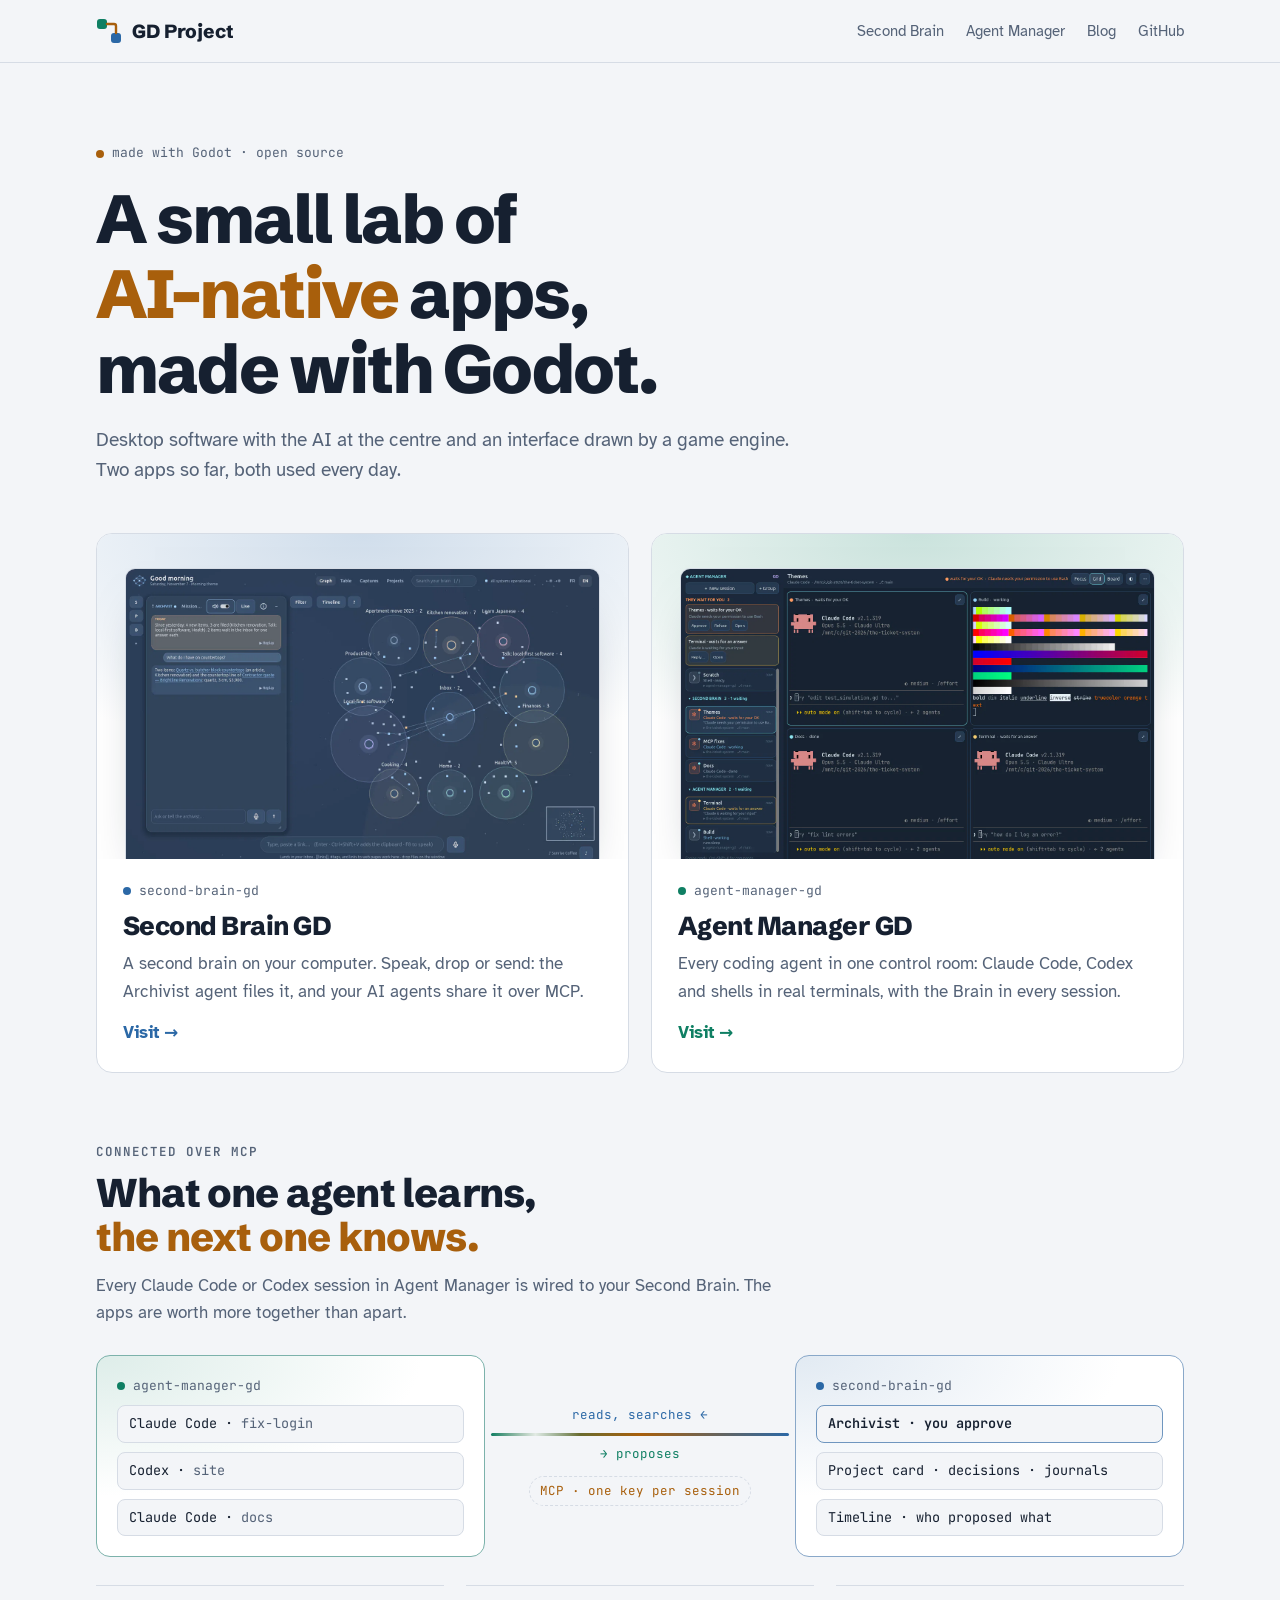
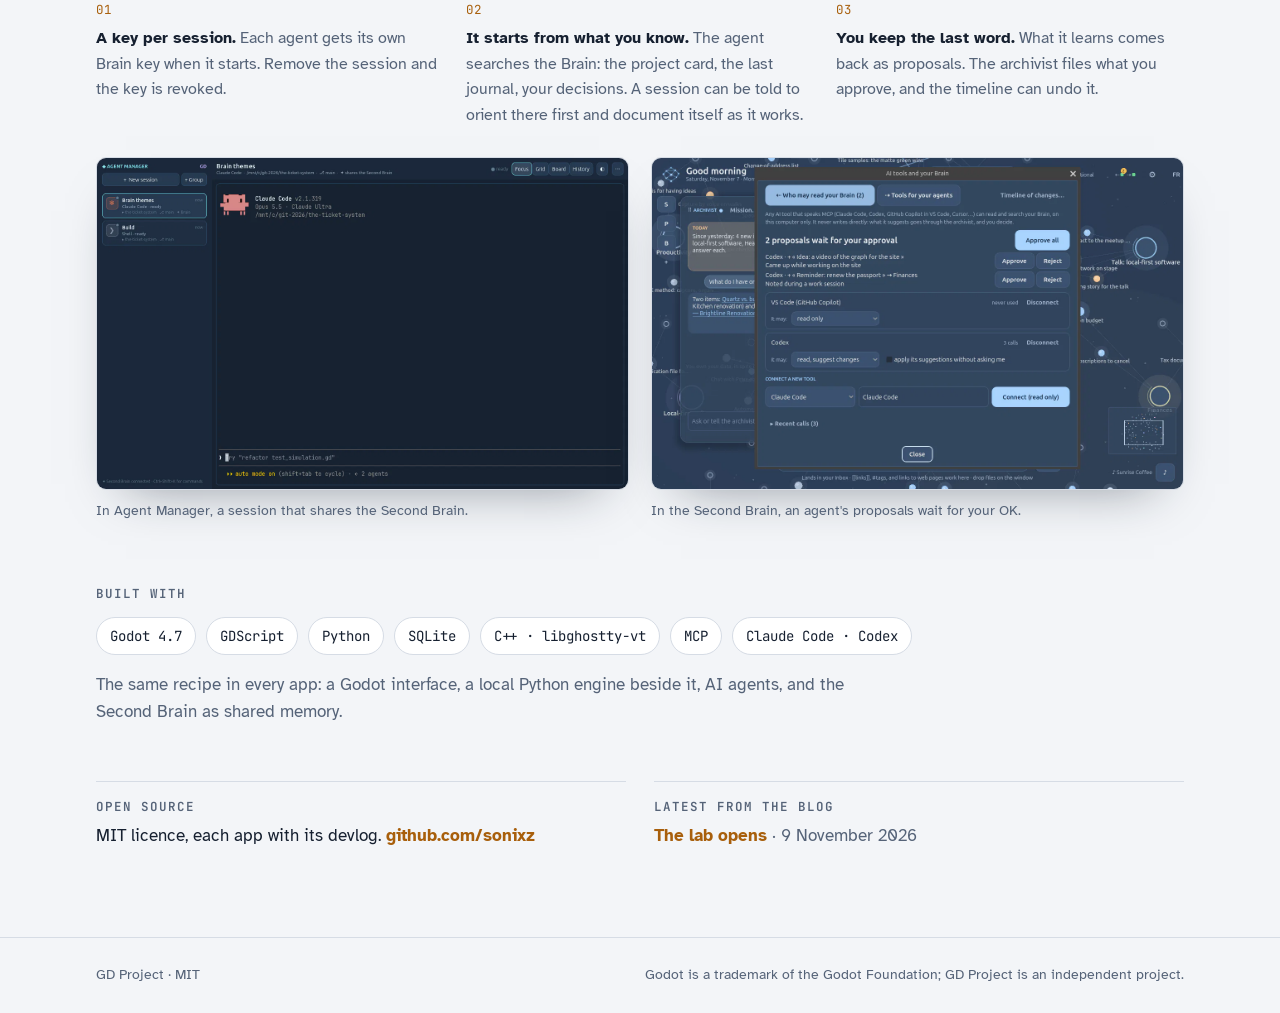
==== commit 34687f3a: "Index: the apps connected over MCP (what one agent learns, the next one knows) A block between the a" ====
--- a/docs/index.html
+++ b/docs/index.html
@@ -5,6 +5,8 @@
 <meta name="viewport" content="width=device-width, initial-scale=1, viewport-fit=cover">
 <title>GD Project</title>
 <meta name="description" content="GD Project: a small lab of AI-native apps made with Godot. Second Brain GD and Agent Manager GD. Open source, MIT.">
+<link rel="icon" href="assets/logo.svg" type="image/svg+xml">
+<meta name="theme-color" content="#121821">
 <link rel="preconnect" href="https://fonts.googleapis.com">
 <link rel="preconnect" href="https://fonts.gstatic.com" crossorigin>
 <link rel="stylesheet" href="https://fonts.googleapis.com/css2?family=Schibsted+Grotesk:wght@500;700;800&family=Atkinson+Hyperlegible:ital,wght@0,400;0,700;1,400&family=JetBrains+Mono:wght@400;600&display=swap">
@@ -60,6 +62,52 @@
       </a>
     </section>
 
+    <section class="link" aria-labelledby="link-title">
+      <div class="link-head">
+        <h2 id="link-title" class="label">Connected over MCP</h2>
+        <p class="link-title">What one agent learns, <em>the next one knows.</em></p>
+        <p class="muted">Every Claude Code or Codex session in Agent Manager is wired to your Second Brain. The apps are worth more together than apart.</p>
+      </div>
+
+      <div class="flow" role="img" aria-label="Agent Manager sessions read the Second Brain over MCP and propose to it; the archivist files what you approve.">
+        <div class="node" style="--accent: var(--mint)">
+          <span class="path"><span class="dot" style="background:var(--mint)"></span>agent-manager-gd</span>
+          <span class="pill">Claude Code · <i>fix-login</i></span>
+          <span class="pill">Codex · <i>site</i></span>
+          <span class="pill">Claude Code · <i>docs</i></span>
+        </div>
+        <div class="wire" aria-hidden="true">
+          <span class="lane in">reads, searches ←</span>
+          <span class="cable"></span>
+          <span class="lane out">→ proposes</span>
+          <span class="key">MCP · one key per session</span>
+        </div>
+        <div class="node" style="--accent: var(--sky)">
+          <span class="path"><span class="dot" style="background:var(--sky)"></span>second-brain-gd</span>
+          <span class="pill strong">Archivist · you approve</span>
+          <span class="pill">Project card · decisions · journals</span>
+          <span class="pill">Timeline · who proposed what</span>
+        </div>
+      </div>
+
+      <ol class="steps">
+        <li><b>A key per session.</b> Each agent gets its own Brain key when it starts. Remove the session and the key is revoked.</li>
+        <li><b>It starts from what you know.</b> The agent searches the Brain: the project card, the last journal, your decisions. A session can be told to orient there first and document itself as it works.</li>
+        <li><b>You keep the last word.</b> What it learns comes back as proposals. The archivist files what you approve, and the timeline can undo it.</li>
+      </ol>
+
+      <div class="pair">
+        <figure>
+          <img class="shot" src="assets/agent-manager/19-brain-session.webp" alt="Agent Manager GD: a Claude Code session marked « shares the Second Brain »" width="1440" height="900" loading="lazy">
+          <figcaption>In Agent Manager, a session that shares the Second Brain.</figcaption>
+        </figure>
+        <figure>
+          <img class="shot" src="assets/second-brain/mcp-proposals.webp" alt="Second Brain GD: proposals from an agent waiting for approval" width="1280" height="800" loading="lazy">
+          <figcaption>In the Second Brain, an agent's proposals wait for your OK.</figcaption>
+        </figure>
+      </div>
+    </section>
+
     <section class="stack" aria-labelledby="stack-title">
       <h2 id="stack-title" class="label">Built with</h2>
       <ul class="chips">
--- a/docs/assets/lab.css
+++ b/docs/assets/lab.css
@@ -69,6 +69,40 @@
 @media (max-width: 820px) { .apps { grid-template-columns: 1fr; } .app-shot { padding: 18px 18px 0; } }
 @media (prefers-reduced-motion: reduce) { .app, .app-shot .shot { transition: none; } }
 
+/* the link between the apps */
+.link { padding-block: 72px 0; display: grid; gap: 28px; }
+.link-head { display: grid; gap: 12px; max-width: 62ch; }
+.link-title { font-family: var(--display); font-size: clamp(28px, 4vw, 40px); font-weight: 800; letter-spacing: -.02em; line-height: 1.12; text-wrap: balance; }
+.link-title em { font-style: normal; color: var(--wire); }
+.flow { display: grid; grid-template-columns: minmax(0, 1fr) minmax(170px, .8fr) minmax(0, 1fr); align-items: center; gap: 0; }
+.node { display: grid; gap: 9px; padding: 20px; border: 1px solid color-mix(in srgb, var(--accent) 45%, var(--line)); border-radius: 14px; background: radial-gradient(120% 100% at 0% 0%, color-mix(in srgb, var(--accent) 14%, var(--panel)), var(--panel) 70%); }
+.pill { font-family: var(--mono); font-size: 13.5px; padding: 7px 11px; border-radius: 8px; border: 1px solid var(--line); background: var(--ground); }
+.pill i { font-style: normal; color: var(--muted); }
+.pill.strong { border-color: color-mix(in srgb, var(--accent) 60%, var(--line)); color: var(--ink); font-weight: 600; }
+.wire { position: relative; display: grid; gap: 8px; justify-items: center; padding: 0 6px; font-family: var(--mono); font-size: 12.5px; color: var(--muted); }
+.cable { width: 100%; height: 3px; border-radius: 3px; background: linear-gradient(90deg, var(--mint), var(--wire), var(--sky)); position: relative; overflow: hidden; }
+.cable::after { content: ""; position: absolute; inset: 0; width: 30%; background: linear-gradient(90deg, transparent, rgba(255, 255, 255, .85), transparent); animation: pulse 2.8s linear infinite; }
+@keyframes pulse { from { transform: translateX(-100%); } to { transform: translateX(340%); } }
+.lane.out { color: var(--mint); }
+.lane.in { color: var(--sky); }
+.key { margin-top: 4px; padding: 4px 10px; border: 1px dashed var(--line); border-radius: 999px; color: var(--wire); white-space: nowrap; }
+.steps { list-style: none; margin: 0; padding: 0; display: grid; grid-template-columns: repeat(3, minmax(0, 1fr)); gap: 22px; counter-reset: step; }
+.steps li { counter-increment: step; border-top: 1px solid var(--line); padding-top: 14px; color: var(--muted); font-size: 16px; }
+.steps li::before { content: "0" counter(step); display: block; font-family: var(--mono); font-size: 12.5px; color: var(--wire); margin-bottom: 6px; }
+.steps b { color: var(--ink); }
+.pair { display: grid; grid-template-columns: repeat(2, minmax(0, 1fr)); gap: 22px; }
+.pair figure { margin: 0; display: grid; gap: 10px; }
+.pair figcaption { font-size: 14px; color: var(--muted); }
+@media (max-width: 820px) {
+  .flow { grid-template-columns: 1fr; }
+  .wire { padding: 14px 0; }
+  .cable { width: 3px; height: 44px; background: linear-gradient(180deg, var(--mint), var(--wire), var(--sky)); }
+  .cable::after { width: 100%; height: 30%; background: linear-gradient(180deg, transparent, rgba(255, 255, 255, .85), transparent); animation-name: pulse-v; }
+  .steps, .pair { grid-template-columns: 1fr; }
+}
+@keyframes pulse-v { from { transform: translateY(-100%); } to { transform: translateY(340%); } }
+@media (prefers-reduced-motion: reduce) { .cable::after { animation: none; display: none; } }
+
 /* stack */
 .stack { padding-block: 64px 0; display: grid; gap: 16px; }
 .chips { list-style: none; margin: 0; padding: 0; display: flex; flex-wrap: wrap; gap: 10px; }
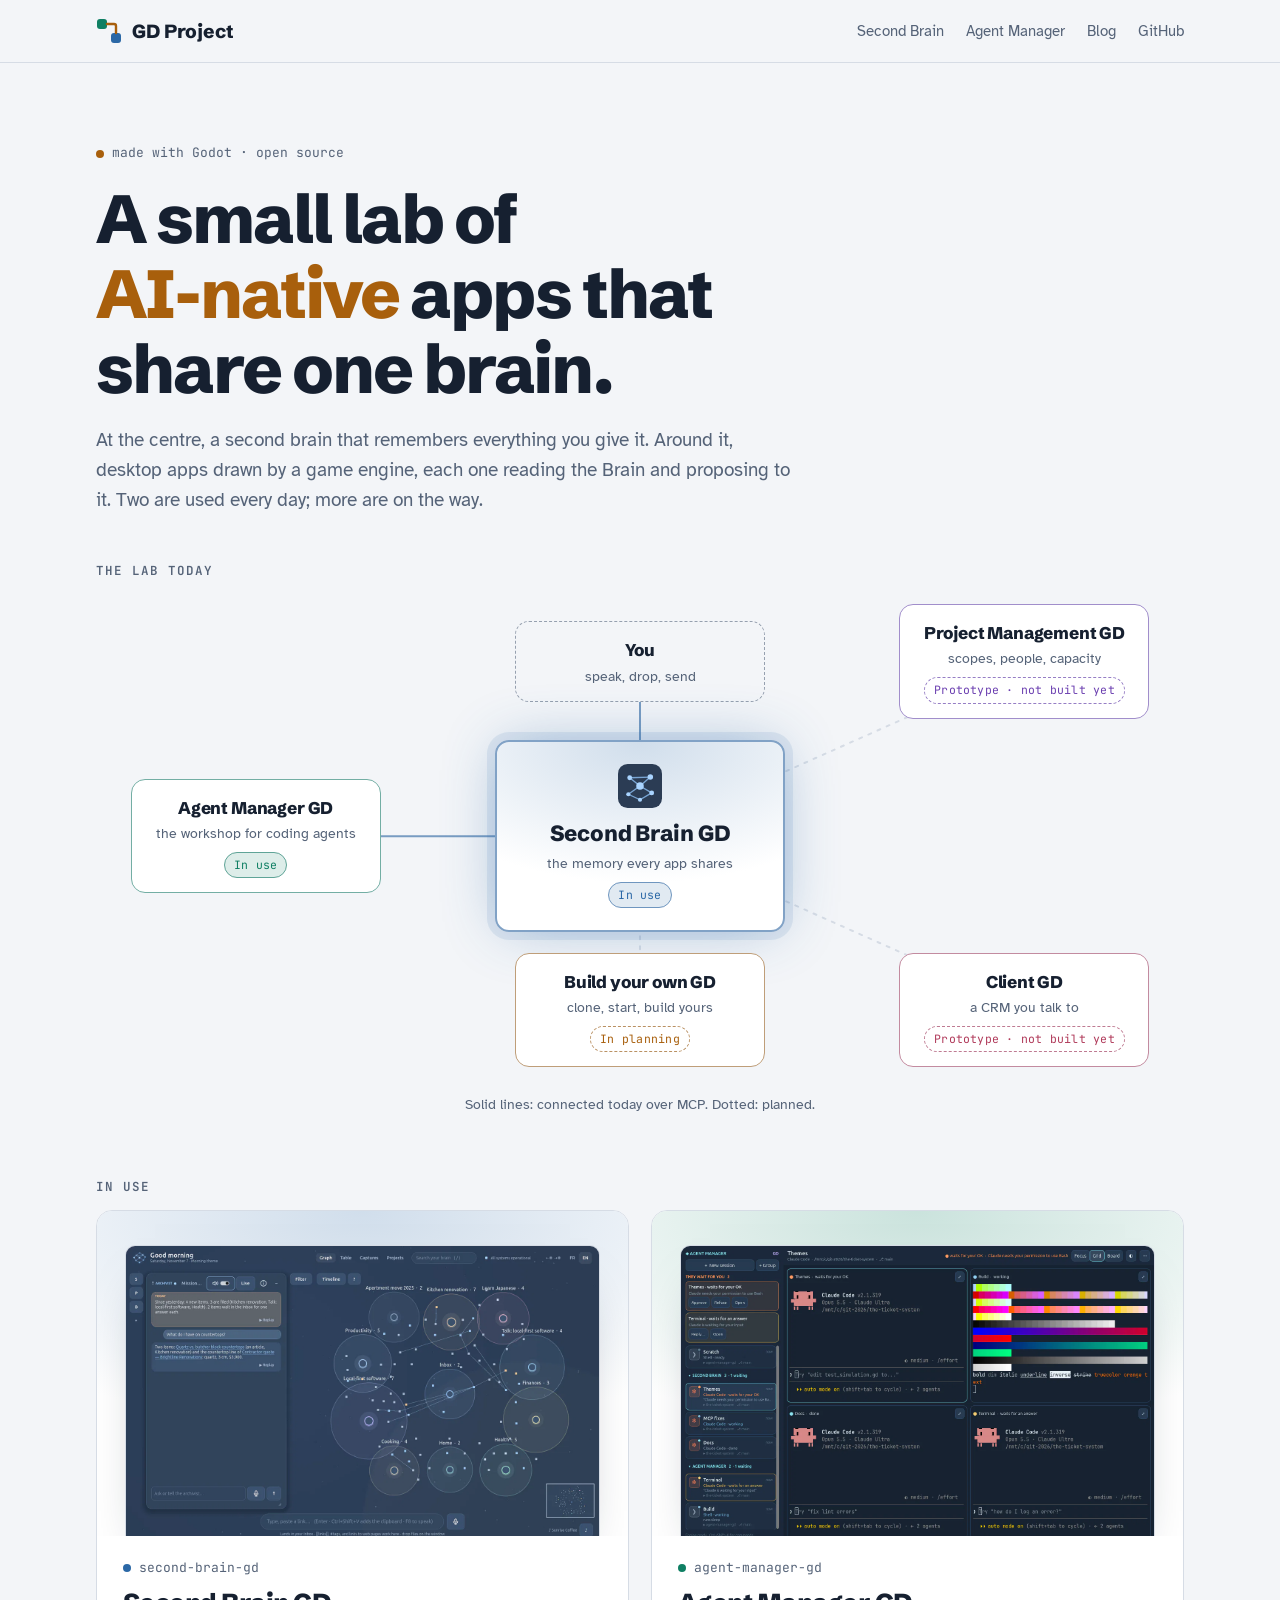
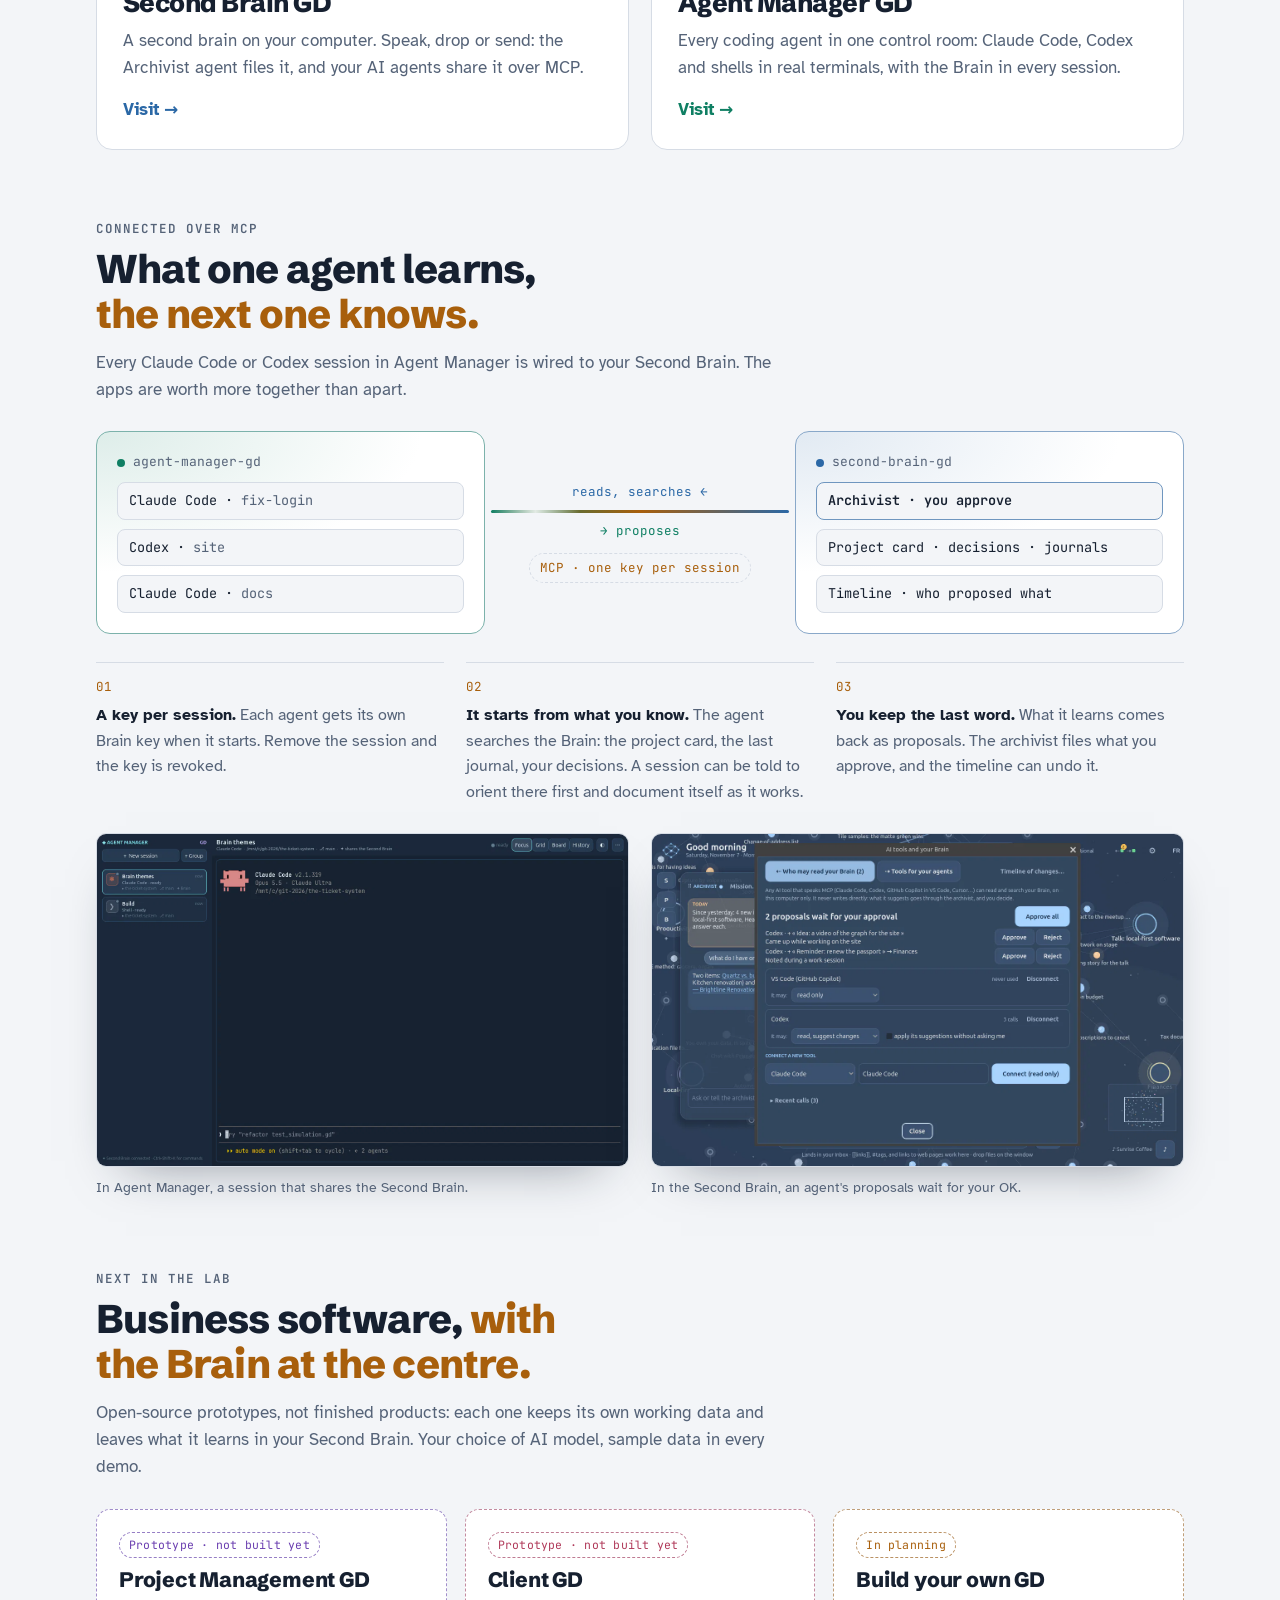
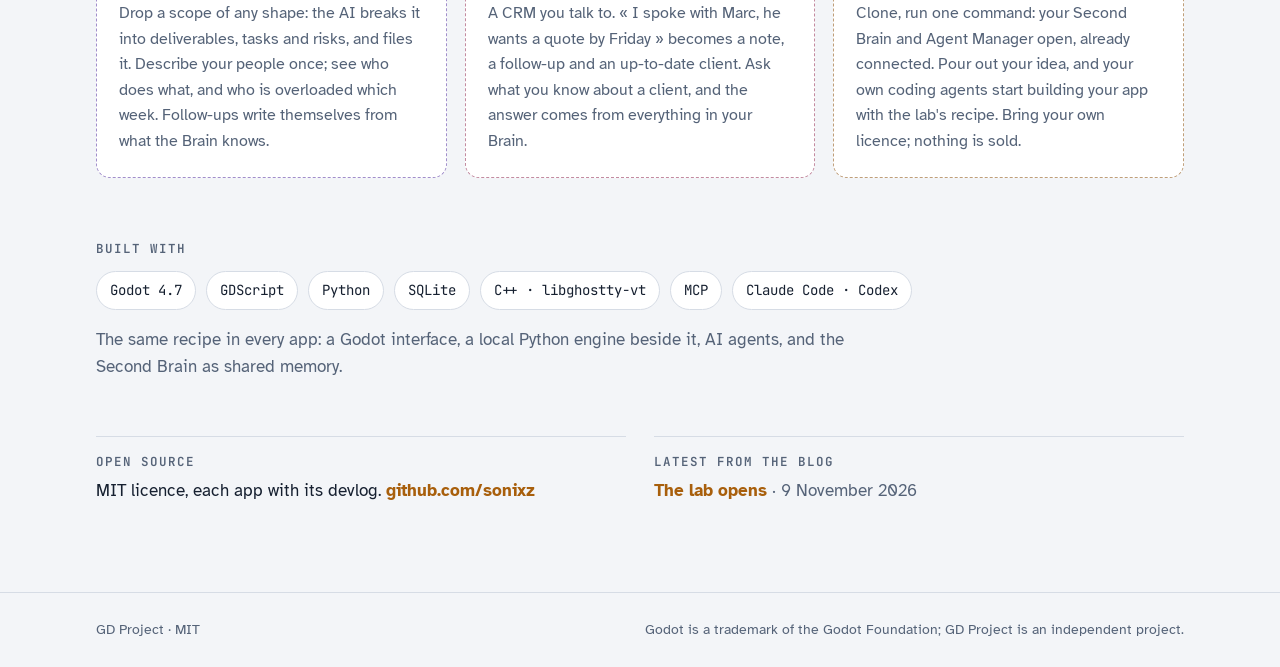
==== commit 77ba54cb: "Index: the whole lab around one brain (the constellation, apps in use, next in the lab) The owner's " ====
--- a/docs/index.html
+++ b/docs/index.html
@@ -4,7 +4,7 @@
 <meta charset="utf-8">
 <meta name="viewport" content="width=device-width, initial-scale=1, viewport-fit=cover">
 <title>GD Project</title>
-<meta name="description" content="GD Project: a small lab of AI-native apps made with Godot. Second Brain GD and Agent Manager GD. Open source, MIT.">
+<meta name="description" content="GD Project: a small lab of AI-native apps that share one brain, made with Godot. Second Brain GD at the centre, Agent Manager GD, and prototypes on the way. Open source, MIT.">
 <link rel="icon" href="assets/logo.svg" type="image/svg+xml">
 <meta name="theme-color" content="#121821">
 <link rel="preconnect" href="https://fonts.googleapis.com">
@@ -37,11 +37,56 @@
   <div class="wrap">
     <section class="intro">
       <span class="path"><span class="dot" style="background:var(--wire)"></span>made with Godot · open source</span>
-      <h1>A small lab of <em>AI-native</em> apps, made with Godot.</h1>
-      <p class="lede">Desktop software with the AI at the centre and an interface drawn by a game engine. Two apps so far, both used every day.</p>
-    </section>
-
-    <section class="apps" aria-label="Apps">
+      <h1>A small lab of <em>AI&#8209;native</em> apps that share one brain.</h1>
+      <p class="lede">At the centre, a second brain that remembers everything you give it. Around it, desktop apps drawn by a game engine, each one reading the Brain and proposing to it. Two are used every day; more are on the way.</p>
+    </section>
+
+    <section class="orbit" aria-labelledby="orbit-title">
+      <h2 id="orbit-title" class="label">The lab today</h2>
+      <div class="sky">
+        <svg class="rays" viewBox="0 0 300 300" preserveAspectRatio="none" aria-hidden="true">
+          <line x1="150" y1="150" x2="150" y2="50"/>
+          <line x1="150" y1="150" x2="50" y2="150"/>
+          <line class="soon" x1="150" y1="150" x2="250" y2="50"/>
+          <line class="soon" x1="150" y1="150" x2="250" y2="250"/>
+          <line class="soon" x1="150" y1="150" x2="150" y2="250"/>
+        </svg>
+        <div class="star you" style="--accent: var(--muted)">
+          <b>You</b>
+          <span>speak, drop, send</span>
+        </div>
+        <a class="star am" href="agent-manager/" style="--accent: var(--mint)">
+          <b>Agent Manager GD</b>
+          <span>the workshop for coding agents</span>
+          <i class="state live">In use</i>
+        </a>
+        <a class="star brain" href="second-brain/" style="--accent: var(--sky)">
+          <img src="assets/second-brain/logo.svg" alt="" width="44" height="44">
+          <b>Second Brain GD</b>
+          <span>the memory every app shares</span>
+          <i class="state live">In use</i>
+        </a>
+        <div class="star pm" style="--accent: var(--plum)">
+          <b>Project Management GD</b>
+          <span>scopes, people, capacity</span>
+          <i class="state">Prototype · not built yet</i>
+        </div>
+        <div class="star crm" style="--accent: var(--rose)">
+          <b>Client GD</b>
+          <span>a CRM you talk to</span>
+          <i class="state">Prototype · not built yet</i>
+        </div>
+        <div class="star byo" style="--accent: var(--wire)">
+          <b>Build your own GD</b>
+          <span>clone, start, build yours</span>
+          <i class="state">In planning</i>
+        </div>
+      </div>
+      <p class="muted orbit-note">Solid lines: connected today over MCP. Dotted: planned.</p>
+    </section>
+
+    <h2 class="label apps-label">In use</h2>
+    <section class="apps" aria-label="Apps in use">
       <a class="app" href="second-brain/" style="--accent: var(--sky)">
         <span class="app-shot"><img class="shot" src="assets/second-brain/graph-overview.webp" alt="Second Brain GD: the knowledge graph with zones and the Archivist panel" width="1280" height="800"></span>
         <span class="app-body">
@@ -108,6 +153,31 @@
       </div>
     </section>
 
+    <section class="next" aria-labelledby="next-title">
+      <div class="link-head">
+        <h2 id="next-title" class="label">Next in the lab</h2>
+        <p class="link-title">Business software, <em>with the Brain at the centre.</em></p>
+        <p class="muted">Open-source prototypes, not finished products: each one keeps its own working data and leaves what it learns in your Second Brain. Your choice of AI model, sample data in every demo.</p>
+      </div>
+      <div class="cards">
+        <article class="card" style="--accent: var(--plum)">
+          <i class="state">Prototype · not built yet</i>
+          <h3>Project Management GD</h3>
+          <p>Drop a scope of any shape: the AI breaks it into deliverables, tasks and risks, and files it. Describe your people once; see who does what, and who is overloaded which week. Follow-ups write themselves from what the Brain knows.</p>
+        </article>
+        <article class="card" style="--accent: var(--rose)">
+          <i class="state">Prototype · not built yet</i>
+          <h3>Client GD</h3>
+          <p>A CRM you talk to. « I spoke with Marc, he wants a quote by Friday » becomes a note, a follow-up and an up-to-date client. Ask what you know about a client, and the answer comes from everything in your Brain.</p>
+        </article>
+        <article class="card" style="--accent: var(--wire)">
+          <i class="state">In planning</i>
+          <h3>Build your own GD</h3>
+          <p>Clone, run one command: your Second Brain and Agent Manager open, already connected. Pour out your idea, and your own coding agents start building your app with the lab's recipe. Bring your own licence; nothing is sold.</p>
+        </article>
+      </div>
+    </section>
+
     <section class="stack" aria-labelledby="stack-title">
       <h2 id="stack-title" class="label">Built with</h2>
       <ul class="chips">
--- a/docs/assets/lab.css
+++ b/docs/assets/lab.css
@@ -8,6 +8,8 @@
   --mint: #5fd3b0;     /* Agent Manager */
   --sky: #a6cdf6;      /* Second Brain */
   --wire: #f0b264;     /* the lab */
+  --plum: #c7a6f2;     /* Project Management GD */
+  --rose: #f3a6b6;     /* Client GD */
   --display: "Schibsted Grotesk", "Segoe UI", system-ui, sans-serif;
   --body: "Atkinson Hyperlegible", "Segoe UI", system-ui, sans-serif;
   --mono: "JetBrains Mono", ui-monospace, "Cascadia Mono", Consolas, monospace;
@@ -17,13 +19,13 @@
 @media (prefers-color-scheme: light) {
   :root:not([data-theme="dark"]) {
     --ground: #f3f5f8; --panel: #ffffff; --line: #d6dce5; --ink: #162030; --muted: #556378;
-    --mint: #0f7f63; --sky: #2b68a6; --wire: #a85f0c; --shot-shadow: 0 24px 50px -30px rgba(20, 32, 48, .5);
+    --mint: #0f7f63; --sky: #2b68a6; --wire: #a85f0c; --plum: #6b3fb0; --rose: #b03a5a; --shot-shadow: 0 24px 50px -30px rgba(20, 32, 48, .5);
     color-scheme: light;
   }
 }
 :root[data-theme="light"] {
   --ground: #f3f5f8; --panel: #ffffff; --line: #d6dce5; --ink: #162030; --muted: #556378;
-  --mint: #0f7f63; --sky: #2b68a6; --wire: #a85f0c; --shot-shadow: 0 24px 50px -30px rgba(20, 32, 48, .5);
+  --mint: #0f7f63; --sky: #2b68a6; --wire: #a85f0c; --plum: #6b3fb0; --rose: #b03a5a; --shot-shadow: 0 24px 50px -30px rgba(20, 32, 48, .5);
   color-scheme: light;
 }
 
@@ -56,7 +58,42 @@
 .intro h1 { font-size: clamp(38px, 6vw, 68px); font-weight: 800; letter-spacing: -.03em; max-width: 16ch; }
 .intro h1 em { font-style: normal; color: var(--wire); }
 
+/* the constellation: the Brain at the centre */
+.orbit { display: grid; gap: 16px; padding-bottom: 64px; }
+.sky { position: relative; display: grid; grid-template-columns: repeat(3, minmax(0, 1fr)); grid-template-rows: repeat(3, minmax(120px, auto)); gap: 18px 6%; align-items: center; justify-items: center; padding: 8px 0; }
+.rays { position: absolute; inset: 0; width: 100%; height: 100%; }
+.rays line { stroke: var(--line); stroke-width: 2; vector-effect: non-scaling-stroke; }
+.rays line:not(.soon) { stroke: color-mix(in srgb, var(--sky) 55%, var(--line)); }
+.rays line.soon { stroke-dasharray: 3 7; stroke-linecap: round; }
+.star { position: relative; z-index: 1; display: grid; gap: 4px; justify-items: center; text-align: center; padding: 14px 16px; width: min(100%, 250px); border: 1px solid color-mix(in srgb, var(--accent) 50%, var(--line)); border-radius: 14px; background: var(--panel); text-decoration: none; transition: border-color .2s ease, transform .2s ease; }
+a.star:hover { border-color: var(--accent); transform: translateY(-2px); }
+.star b { font-family: var(--display); font-size: 17px; font-weight: 800; letter-spacing: -.01em; }
+.star span { font-size: 14px; color: var(--muted); line-height: 1.35; }
+.state { font-style: normal; font-family: var(--mono); font-size: 11.5px; letter-spacing: .02em; padding: 3px 9px; border-radius: 999px; border: 1px dashed color-mix(in srgb, var(--accent) 60%, var(--line)); color: var(--accent); justify-self: center; margin-top: 4px; }
+.state.live { border-style: solid; background: color-mix(in srgb, var(--accent) 14%, transparent); }
+.star.you { grid-area: 1 / 2; border-style: dashed; background: var(--ground); }
+.star.am { grid-area: 2 / 1; }
+.star.brain { grid-area: 2 / 2; width: min(100%, 290px); padding: 22px 20px; border-width: 2px; background: radial-gradient(120% 100% at 50% 0%, color-mix(in srgb, var(--sky) 22%, var(--panel)), var(--panel) 75%); box-shadow: 0 0 0 8px color-mix(in srgb, var(--sky) 10%, transparent), 0 0 60px -10px color-mix(in srgb, var(--sky) 45%, transparent); }
+.star.brain b { font-size: 22px; }
+.star.brain img { width: 44px; height: 44px; margin-bottom: 4px; }
+.star.pm { grid-area: 1 / 3; }
+.star.crm { grid-area: 3 / 3; }
+.star.byo { grid-area: 3 / 2; }
+.orbit-note { font-size: 14px; text-align: center; }
+@media (max-width: 760px) {
+  .sky { grid-template-columns: 1fr; grid-template-rows: none; gap: 12px; padding-left: 18px; justify-items: stretch; }
+  .sky::before { content: ""; position: absolute; left: 6px; top: 20px; bottom: 20px; border-left: 2px dashed var(--line); }
+  .rays { display: none; }
+  .sky > .star { grid-area: auto; width: 100%; justify-items: start; text-align: left; }
+  .state { justify-self: start; }
+  .sky > .star.brain { order: -1; }
+  .sky > .star.you { order: -2; }
+  .orbit-note { text-align: left; }
+}
+@media (prefers-reduced-motion: reduce) { .star { transition: none; } a.star:hover { transform: none; } }
+
 /* the apps */
+.apps-label { margin-bottom: 16px; }
 .apps { display: grid; grid-template-columns: repeat(2, minmax(0, 1fr)); gap: 22px; }
 .app { display: grid; grid-template-rows: auto 1fr; text-decoration: none; border: 1px solid var(--line); border-radius: 16px; overflow: hidden; background: var(--panel); transition: border-color .2s ease; }
 .app:hover { border-color: color-mix(in srgb, var(--accent) 60%, var(--line)); }
@@ -103,6 +140,15 @@
 @keyframes pulse-v { from { transform: translateY(-100%); } to { transform: translateY(340%); } }
 @media (prefers-reduced-motion: reduce) { .cable::after { animation: none; display: none; } }
 
+/* next in the lab */
+.next { padding-block: 72px 0; display: grid; gap: 28px; }
+.cards { display: grid; grid-template-columns: repeat(3, minmax(0, 1fr)); gap: 18px; }
+.card { display: grid; gap: 10px; align-content: start; padding: 22px; border: 1px dashed color-mix(in srgb, var(--accent) 50%, var(--line)); border-radius: 14px; background: var(--panel); }
+.card h3 { font-size: 21px; font-weight: 800; letter-spacing: -.01em; }
+.card p { color: var(--muted); font-size: 16px; }
+.card .state { justify-self: start; margin-top: 0; }
+@media (max-width: 900px) { .cards { grid-template-columns: 1fr; } }
+
 /* stack */
 .stack { padding-block: 64px 0; display: grid; gap: 16px; }
 .chips { list-style: none; margin: 0; padding: 0; display: flex; flex-wrap: wrap; gap: 10px; }
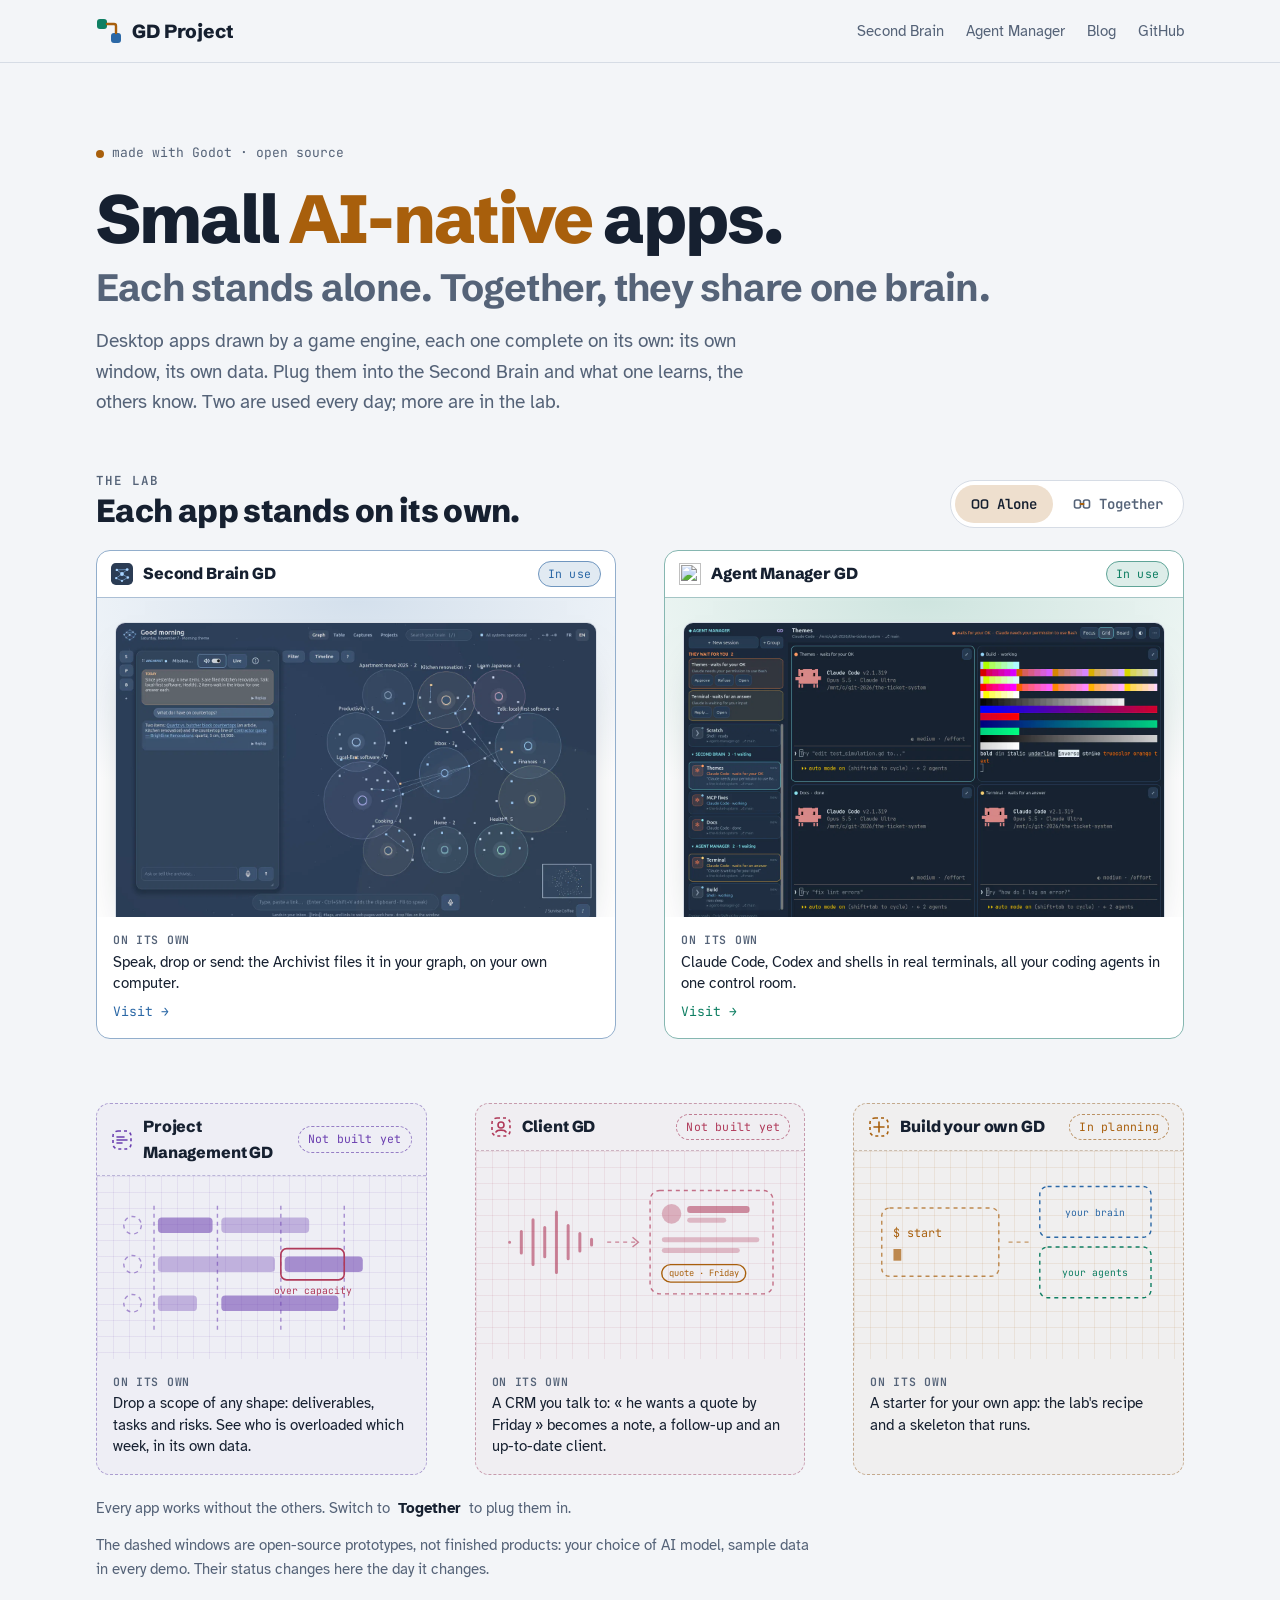
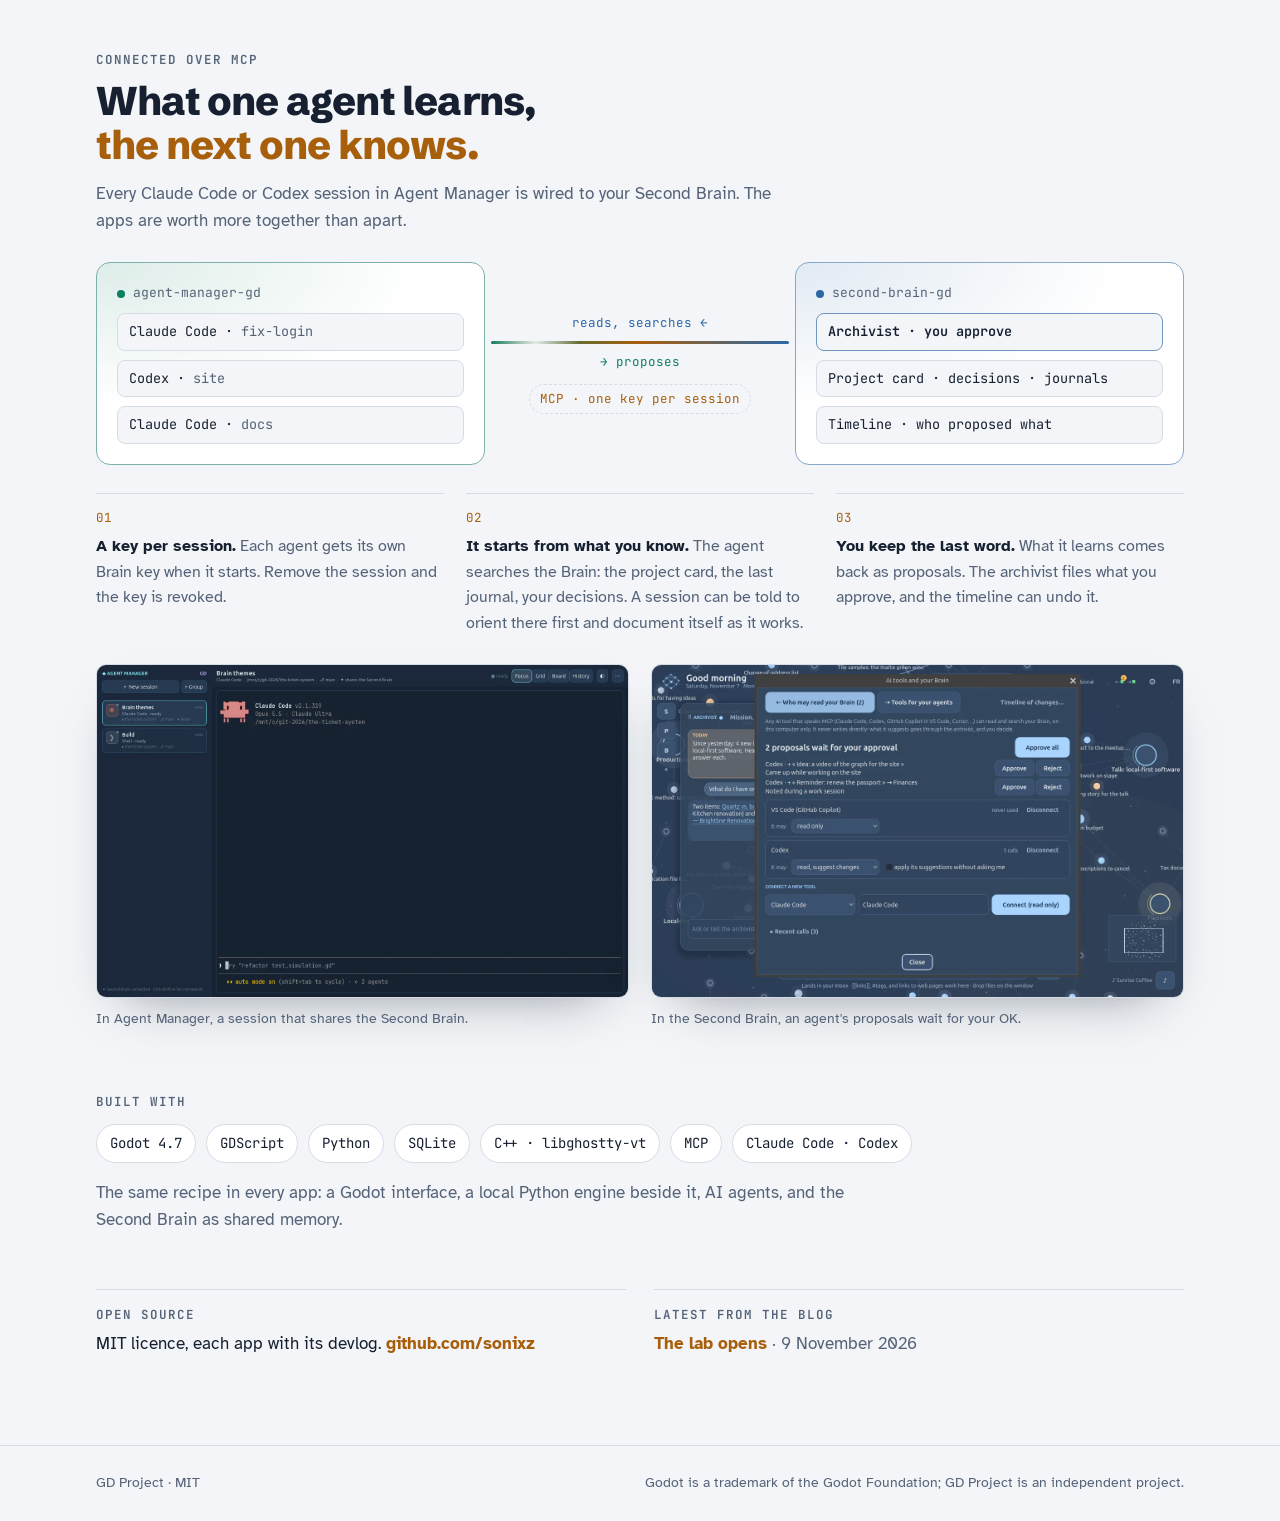
==== commit 2a0833dc: "Index: each app stands alone, together they share one brain (windows side by side, Alone · Together " ====
--- a/docs/index.html
+++ b/docs/index.html
@@ -4,7 +4,7 @@
 <meta charset="utf-8">
 <meta name="viewport" content="width=device-width, initial-scale=1, viewport-fit=cover">
 <title>GD Project</title>
-<meta name="description" content="GD Project: a small lab of AI-native apps that share one brain, made with Godot. Second Brain GD at the centre, Agent Manager GD, and prototypes on the way. Open source, MIT.">
+<meta name="description" content="GD Project: small AI-native desktop apps made with Godot. Each one stands alone; together they share one brain. Second Brain GD, Agent Manager GD, and prototypes in the lab. Open source, MIT.">
 <link rel="icon" href="assets/logo.svg" type="image/svg+xml">
 <meta name="theme-color" content="#121821">
 <link rel="preconnect" href="https://fonts.googleapis.com">
@@ -37,74 +37,128 @@
   <div class="wrap">
     <section class="intro">
       <span class="path"><span class="dot" style="background:var(--wire)"></span>made with Godot · open source</span>
-      <h1>A small lab of <em>AI&#8209;native</em> apps that share one brain.</h1>
-      <p class="lede">At the centre, a second brain that remembers everything you give it. Around it, desktop apps drawn by a game engine, each one reading the Brain and proposing to it. Two are used every day; more are on the way.</p>
-    </section>
-
-    <section class="orbit" aria-labelledby="orbit-title">
-      <h2 id="orbit-title" class="label">The lab today</h2>
-      <div class="sky">
-        <svg class="rays" viewBox="0 0 300 300" preserveAspectRatio="none" aria-hidden="true">
-          <line x1="150" y1="150" x2="150" y2="50"/>
-          <line x1="150" y1="150" x2="50" y2="150"/>
-          <line class="soon" x1="150" y1="150" x2="250" y2="50"/>
-          <line class="soon" x1="150" y1="150" x2="250" y2="250"/>
-          <line class="soon" x1="150" y1="150" x2="150" y2="250"/>
-        </svg>
-        <div class="star you" style="--accent: var(--muted)">
-          <b>You</b>
-          <span>speak, drop, send</span>
-        </div>
-        <a class="star am" href="agent-manager/" style="--accent: var(--mint)">
-          <b>Agent Manager GD</b>
-          <span>the workshop for coding agents</span>
-          <i class="state live">In use</i>
+      <h1>Small <em>AI&#8209;native</em> apps. <span class="soft">Each stands alone. Together, they share one brain.</span></h1>
+      <p class="lede">Desktop apps drawn by a game engine, each one complete on its own: its own window, its own data. Plug them into the Second Brain and what one learns, the others know. Two are used every day; more are in the lab.</p>
+    </section>
+
+    <section class="lab" data-mode="alone" aria-labelledby="lab-title">
+      <div class="lab-head">
+        <div>
+          <span class="label">The lab</span>
+          <h2 class="say" id="lab-title"><span data-alone>Each app stands on its own.</span><span data-together>Plugged in, they share one memory.</span></h2>
+        </div>
+        <div class="switch" role="group" aria-label="Show the apps">
+          <button type="button" data-set="alone" aria-pressed="true">
+            <svg viewBox="0 0 18 18" aria-hidden="true"><rect x="1.5" y="5" width="6" height="8" rx="2" fill="none" stroke="currentColor" stroke-width="1.6"/><rect x="10.5" y="5" width="6" height="8" rx="2" fill="none" stroke="currentColor" stroke-width="1.6"/></svg>
+            Alone
+          </button>
+          <button type="button" data-set="together" aria-pressed="false">
+            <svg viewBox="0 0 18 18" aria-hidden="true"><rect x="1.5" y="5" width="6" height="8" rx="2" fill="none" stroke="currentColor" stroke-width="1.6"/><rect x="10.5" y="5" width="6" height="8" rx="2" fill="none" stroke="currentColor" stroke-width="1.6"/><path d="M7.5 9 H10.5" stroke="var(--wire)" stroke-width="1.8" stroke-linecap="round"/></svg>
+            Together
+          </button>
+        </div>
+      </div>
+
+      <div class="desk" id="desk">
+        <svg class="wires" id="wires" aria-hidden="true"></svg>
+
+        <a class="win live brain" href="second-brain/" style="--accent: var(--sky)" data-id="brain">
+          <span class="bar"><img src="assets/second-brain/logo.svg" alt="" width="22" height="22"><b>Second Brain GD</b><i class="state live">In use</i></span>
+          <span class="view"><img class="shot" src="assets/second-brain/graph-overview.webp" alt="Second Brain GD: the knowledge graph with zones and the Archivist panel" width="1280" height="800"></span>
+          <span class="say-box">
+            <p data-alone><span class="tag">On its own</span>Speak, drop or send: the Archivist files it in your graph, on your own computer.</p>
+            <p data-together><span class="tag">Plugged in</span>Every agent you plug in reads it and proposes to it; you approve. Any MCP client can plug in, not only ours.</p>
+            <span class="go">Visit →</span>
+          </span>
         </a>
-        <a class="star brain" href="second-brain/" style="--accent: var(--sky)">
-          <img src="assets/second-brain/logo.svg" alt="" width="44" height="44">
-          <b>Second Brain GD</b>
-          <span>the memory every app shares</span>
-          <i class="state live">In use</i>
+
+        <a class="win live" href="agent-manager/" style="--accent: var(--mint)" data-id="am" data-link="live">
+          <span class="bar"><img src="agent-manager/assets/logo.svg" alt="" width="22" height="22"><b>Agent Manager GD</b><i class="state live">In use</i></span>
+          <span class="strip">plugged into Second Brain · MCP</span>
+          <span class="view"><img class="shot" src="assets/agent-manager/11-grid.webp" alt="Agent Manager GD: four Claude Code sessions in a grid" width="1440" height="900"></span>
+          <span class="say-box">
+            <p data-alone><span class="tag">On its own</span>Claude Code, Codex and shells in real terminals, all your coding agents in one control room.</p>
+            <p data-together><span class="tag">Plugged in</span>Each session gets its own Brain key: it starts from what you know and proposes what it learns.</p>
+            <span class="go">Visit →</span>
+          </span>
         </a>
-        <div class="star pm" style="--accent: var(--plum)">
-          <b>Project Management GD</b>
-          <span>scopes, people, capacity</span>
-          <i class="state">Prototype · not built yet</i>
-        </div>
-        <div class="star crm" style="--accent: var(--rose)">
-          <b>Client GD</b>
-          <span>a CRM you talk to</span>
-          <i class="state">Prototype · not built yet</i>
-        </div>
-        <div class="star byo" style="--accent: var(--wire)">
-          <b>Build your own GD</b>
-          <span>clone, start, build yours</span>
-          <i class="state">In planning</i>
-        </div>
-      </div>
-      <p class="muted orbit-note">Solid lines: connected today over MCP. Dotted: planned.</p>
-    </section>
-
-    <h2 class="label apps-label">In use</h2>
-    <section class="apps" aria-label="Apps in use">
-      <a class="app" href="second-brain/" style="--accent: var(--sky)">
-        <span class="app-shot"><img class="shot" src="assets/second-brain/graph-overview.webp" alt="Second Brain GD: the knowledge graph with zones and the Archivist panel" width="1280" height="800"></span>
-        <span class="app-body">
-          <span class="path"><span class="dot" style="background:var(--sky)"></span>second-brain-gd</span>
-          <h2>Second Brain GD</h2>
-          <span class="muted">A second brain on your computer. Speak, drop or send: the Archivist agent files it, and your AI agents share it over MCP.</span>
-          <span class="go">Visit →</span>
-        </span>
-      </a>
-      <a class="app" href="agent-manager/" style="--accent: var(--mint)">
-        <span class="app-shot"><img class="shot" src="assets/agent-manager/11-grid.webp" alt="Agent Manager GD: four Claude Code sessions in a grid, grouped by project in the sidebar" width="1440" height="900"></span>
-        <span class="app-body">
-          <span class="path"><span class="dot" style="background:var(--mint)"></span>agent-manager-gd</span>
-          <h2>Agent Manager GD</h2>
-          <span class="muted">Every coding agent in one control room: Claude Code, Codex and shells in real terminals, with the Brain in every session.</span>
-          <span class="go">Visit →</span>
-        </span>
-      </a>
+
+        <div class="win plan" style="--accent: var(--plum)" data-id="pm" data-link="soon">
+          <span class="bar"><svg class="mark" viewBox="0 0 22 22" aria-hidden="true"><rect x="2" y="2" width="18" height="18" rx="5" fill="none" stroke="var(--plum)" stroke-width="1.6" stroke-dasharray="3 3"/><path d="M6 8h7M6 11h10M6 14h5" stroke="var(--plum)" stroke-width="1.6" stroke-linecap="round"/></svg><b>Project Management GD</b><i class="state">Not built yet</i></span>
+          <span class="strip">will plug into Second Brain</span>
+          <span class="view">
+            <svg class="sketch" viewBox="0 0 300 150" aria-label="Sketch: people down the side, weeks across, load bars, one week over capacity">
+              <g fill="none" stroke="currentColor" stroke-width="1.4" stroke-dasharray="4 4" opacity=".55">
+                <circle cx="18" cy="32" r="9"/><circle cx="18" cy="72" r="9"/><circle cx="18" cy="112" r="9"/>
+                <path d="M40 12V140M105 12V140M170 12V140M235 12V140"/>
+              </g>
+              <g fill="currentColor">
+                <rect x="44" y="24" width="56" height="16" rx="4" opacity=".55"/><rect x="109" y="24" width="90" height="16" rx="4" opacity=".35"/>
+                <rect x="44" y="64" width="120" height="16" rx="4" opacity=".35"/><rect x="174" y="64" width="80" height="16" rx="4" opacity=".55"/>
+                <rect x="44" y="104" width="40" height="16" rx="4" opacity=".35"/><rect x="109" y="104" width="120" height="16" rx="4" opacity=".55"/>
+              </g>
+              <rect x="170" y="56" width="65" height="32" rx="6" fill="none" stroke="var(--rose)" stroke-width="1.6"/>
+              <text x="203" y="102" font-family="JetBrains Mono, monospace" font-size="10" fill="var(--rose)" text-anchor="middle">over capacity</text>
+            </svg>
+          </span>
+          <span class="say-box">
+            <p data-alone><span class="tag">On its own</span>Drop a scope of any shape: deliverables, tasks and risks. See who is overloaded which week, in its own data.</p>
+            <p data-together><span class="tag">Plugged in · planned</span>Follow-ups written from what the Brain already knows about the project and the people.</p>
+          </span>
+        </div>
+
+        <div class="win plan" style="--accent: var(--rose)" data-id="crm" data-link="soon">
+          <span class="bar"><svg class="mark" viewBox="0 0 22 22" aria-hidden="true"><rect x="2" y="2" width="18" height="18" rx="5" fill="none" stroke="var(--rose)" stroke-width="1.6" stroke-dasharray="3 3"/><circle cx="11" cy="9" r="3" fill="none" stroke="var(--rose)" stroke-width="1.6"/><path d="M6 16c1.5-2.5 8.5-2.5 10 0" fill="none" stroke="var(--rose)" stroke-width="1.6" stroke-linecap="round"/></svg><b>Client GD</b><i class="state">Not built yet</i></span>
+          <span class="strip">will plug into Second Brain</span>
+          <span class="view">
+            <svg class="sketch" viewBox="0 0 300 150" aria-label="Sketch: a voice waveform becoming a client card with a follow-up">
+              <g stroke="currentColor" stroke-width="3" stroke-linecap="round" opacity=".6">
+                <path d="M16 75v0M28 64v22M40 52v46M52 60v30M64 44v62M76 58v34M88 66v18M100 72v6"/>
+              </g>
+              <path d="M116 75h30" stroke="currentColor" stroke-width="1.4" stroke-dasharray="4 4" opacity=".6"/>
+              <path d="M142 70l6 5-6 5" fill="none" stroke="currentColor" stroke-width="1.4" opacity=".6"/>
+              <rect x="160" y="22" width="126" height="106" rx="10" fill="none" stroke="currentColor" stroke-width="1.4" stroke-dasharray="4 4" opacity=".7"/>
+              <circle cx="182" cy="46" r="10" fill="currentColor" opacity=".35"/>
+              <rect x="198" y="38" width="64" height="7" rx="3" fill="currentColor" opacity=".55"/><rect x="198" y="50" width="40" height="5" rx="2.5" fill="currentColor" opacity=".3"/>
+              <rect x="172" y="70" width="100" height="5" rx="2.5" fill="currentColor" opacity=".3"/><rect x="172" y="81" width="80" height="5" rx="2.5" fill="currentColor" opacity=".3"/>
+              <rect x="172" y="98" width="86" height="18" rx="9" fill="none" stroke="var(--wire)" stroke-width="1.4"/>
+              <text x="215" y="110" font-family="JetBrains Mono, monospace" font-size="9" fill="var(--wire)" text-anchor="middle">quote · Friday</text>
+            </svg>
+          </span>
+          <span class="say-box">
+            <p data-alone><span class="tag">On its own</span>A CRM you talk to: « he wants a quote by Friday » becomes a note, a follow-up and an up-to-date client.</p>
+            <p data-together><span class="tag">Plugged in · planned</span>Ask what you know about a client, and the answer draws on everything in your Brain.</p>
+          </span>
+        </div>
+
+        <div class="win plan" style="--accent: var(--wire)" data-id="byo" data-link="soon">
+          <span class="bar"><svg class="mark" viewBox="0 0 22 22" aria-hidden="true"><rect x="2" y="2" width="18" height="18" rx="5" fill="none" stroke="var(--wire)" stroke-width="1.6" stroke-dasharray="3 3"/><path d="M11 6v10M6 11h10" stroke="var(--wire)" stroke-width="1.6" stroke-linecap="round"/></svg><b>Build your own GD</b><i class="state">In planning</i></span>
+          <span class="strip">will plug into Second Brain</span>
+          <span class="view">
+            <svg class="sketch" viewBox="0 0 300 150" aria-label="Sketch: a terminal running start, opening two app windows">
+              <rect x="10" y="40" width="120" height="70" rx="8" fill="none" stroke="currentColor" stroke-width="1.4" stroke-dasharray="4 4" opacity=".7"/>
+              <text x="22" y="70" font-family="JetBrains Mono, monospace" font-size="12" fill="currentColor">$ start</text>
+              <rect x="22" y="82" width="8" height="12" fill="currentColor" opacity=".7"/>
+              <path d="M140 75h22" stroke="currentColor" stroke-width="1.4" stroke-dasharray="4 4" opacity=".6"/>
+              <rect x="172" y="18" width="114" height="52" rx="8" fill="none" stroke="var(--sky)" stroke-width="1.4" stroke-dasharray="4 4"/>
+              <rect x="172" y="80" width="114" height="52" rx="8" fill="none" stroke="var(--mint)" stroke-width="1.4" stroke-dasharray="4 4"/>
+              <text x="229" y="48" font-family="JetBrains Mono, monospace" font-size="10" fill="var(--sky)" text-anchor="middle">your brain</text>
+              <text x="229" y="110" font-family="JetBrains Mono, monospace" font-size="10" fill="var(--mint)" text-anchor="middle">your agents</text>
+            </svg>
+          </span>
+          <span class="say-box">
+            <p data-alone><span class="tag">On its own</span>A starter for your own app: the lab's recipe and a skeleton that runs.</p>
+            <p data-together><span class="tag">Plugged in · planned</span>One command opens both apps, connected. Pour out your idea; your own agents start building it.</p>
+          </span>
+        </div>
+      </div>
+
+      <p class="lab-note">
+        <span data-alone>Every app works without the others. Switch to <b>Together</b> to plug them in.</span>
+        <span data-together><i></i>connected today over MCP</span>
+        <span data-together><i class="d"></i>planned</span>
+      </p>
+      <p class="muted lab-proto">The dashed windows are open-source prototypes, not finished products: your choice of AI model, sample data in every demo. Their status changes here the day it changes.</p>
     </section>
 
     <section class="link" aria-labelledby="link-title">
@@ -153,31 +207,6 @@
       </div>
     </section>
 
-    <section class="next" aria-labelledby="next-title">
-      <div class="link-head">
-        <h2 id="next-title" class="label">Next in the lab</h2>
-        <p class="link-title">Business software, <em>with the Brain at the centre.</em></p>
-        <p class="muted">Open-source prototypes, not finished products: each one keeps its own working data and leaves what it learns in your Second Brain. Your choice of AI model, sample data in every demo.</p>
-      </div>
-      <div class="cards">
-        <article class="card" style="--accent: var(--plum)">
-          <i class="state">Prototype · not built yet</i>
-          <h3>Project Management GD</h3>
-          <p>Drop a scope of any shape: the AI breaks it into deliverables, tasks and risks, and files it. Describe your people once; see who does what, and who is overloaded which week. Follow-ups write themselves from what the Brain knows.</p>
-        </article>
-        <article class="card" style="--accent: var(--rose)">
-          <i class="state">Prototype · not built yet</i>
-          <h3>Client GD</h3>
-          <p>A CRM you talk to. « I spoke with Marc, he wants a quote by Friday » becomes a note, a follow-up and an up-to-date client. Ask what you know about a client, and the answer comes from everything in your Brain.</p>
-        </article>
-        <article class="card" style="--accent: var(--wire)">
-          <i class="state">In planning</i>
-          <h3>Build your own GD</h3>
-          <p>Clone, run one command: your Second Brain and Agent Manager open, already connected. Pour out your idea, and your own coding agents start building your app with the lab's recipe. Bring your own licence; nothing is sold.</p>
-        </article>
-      </div>
-    </section>
-
     <section class="stack" aria-labelledby="stack-title">
       <h2 id="stack-title" class="label">Built with</h2>
       <ul class="chips">
@@ -205,5 +234,82 @@
     <span>Godot is a trademark of the Godot Foundation; GD Project is an independent project.</span>
   </div>
 </footer>
+<script>
+(() => {
+  const lab = document.querySelector('.lab');
+  const desk = document.getElementById('desk');
+  const svg = document.getElementById('wires');
+  const brain = desk.querySelector('[data-id="brain"]');
+  const NS = 'http://www.w3.org/2000/svg';
+
+  function anchor(r, toward, d) {
+    // a point on the rectangle's edge facing the other window, and the edge's normal
+    const cx = r.x + r.w / 2, cy = r.y + r.h / 2;
+    const dx = toward.x - cx, dy = toward.y - cy;
+    if (Math.abs(dy) * r.w > Math.abs(dx) * r.h) {
+      const s = Math.sign(dy);
+      return { x: cx + Math.max(-r.w / 2 + 30, Math.min(r.w / 2 - 30, dx * .35)), y: cy + s * r.h / 2, nx: 0, ny: s };
+    }
+    const s = Math.sign(dx);
+    return { x: cx + s * r.w / 2, y: cy + Math.max(-r.h / 2 + 30, Math.min(r.h / 2 - 30, dy * .35)), nx: s, ny: 0 };
+  }
+  function box(el) {
+    const d = desk.getBoundingClientRect(), r = el.getBoundingClientRect();
+    return { x: r.left - d.left, y: r.top - d.top, w: r.width, h: r.height };
+  }
+  function draw() {
+    svg.replaceChildren();
+    if (getComputedStyle(svg).display === 'none') return;
+    const b = box(brain), bc = { x: b.x + b.w / 2, y: b.y + b.h / 2 };
+    desk.querySelectorAll('[data-link]').forEach((el, i) => {
+      const r = box(el), rc = { x: r.x + r.w / 2, y: r.y + r.h / 2 };
+      const a = anchor(r, bc), z = anchor(b, rc);
+      const k = Math.max(40, Math.hypot(a.x - z.x, a.y - z.y) * .4);
+      const d = `M${a.x},${a.y} C${a.x + a.nx * k},${a.y + a.ny * k} ${z.x + z.nx * k},${z.y + z.ny * k} ${z.x},${z.y}`;
+      const live = el.dataset.link === 'live';
+      const accent = getComputedStyle(el).getPropertyValue('--accent');
+      const p = document.createElementNS(NS, 'path');
+      p.setAttribute('d', d); p.setAttribute('class', 'wp ' + (live ? 'live' : 'soon'));
+      p.style.setProperty('--accent-c', accent);
+      svg.append(p);
+      if (live) {
+        for (const dir of ['', ' back']) {
+          const q = document.createElementNS(NS, 'path');
+          q.setAttribute('d', d); q.setAttribute('pathLength', '1'); q.setAttribute('class', 'wp-pulse' + dir);
+          svg.append(q);
+        }
+      }
+      for (const [pt, col] of [[a, accent], [z, 'var(--sky)']]) {
+        const g = document.createElementNS(NS, 'g'); g.setAttribute('class', 'plug');
+        const c = document.createElementNS(NS, 'circle');
+        c.setAttribute('cx', pt.x); c.setAttribute('cy', pt.y); c.setAttribute('r', 4.5);
+        c.setAttribute('fill', live ? col : 'var(--ground)'); c.setAttribute('stroke', col);
+        g.append(c); svg.append(g);
+      }
+    });
+  }
+  function set(mode) {
+    lab.dataset.mode = mode;
+    lab.querySelectorAll('.switch button').forEach(b => b.setAttribute('aria-pressed', String(b.dataset.set === mode)));
+  }
+  lab.querySelectorAll('.switch button').forEach(b => b.addEventListener('click', () => set(b.dataset.set)));
+  let chosen = false;
+  lab.querySelectorAll('.switch button').forEach(b => b.addEventListener('click', () => { chosen = true; }));
+  if (location.hash === '#together') { set('together'); chosen = true; }
+  // Shown alone first; a moment after the desk comes into view, the apps plug themselves in, once.
+  if (!chosen && 'IntersectionObserver' in window && !matchMedia('(prefers-reduced-motion: reduce)').matches) {
+    const io = new IntersectionObserver(es => {
+      if (es.some(e => e.isIntersecting)) {
+        io.disconnect();
+        setTimeout(() => { if (!chosen) set('together'); }, 2200);
+      }
+    }, { threshold: .45 });
+    io.observe(desk);
+  }
+  new ResizeObserver(draw).observe(desk);
+  window.addEventListener('load', draw);
+  draw();
+})();
+</script>
 </body>
 </html>
--- a/docs/assets/lab.css
+++ b/docs/assets/lab.css
@@ -55,56 +55,96 @@
 
 /* intro */
 .intro { padding-block: 80px 48px; display: grid; gap: 18px; }
-.intro h1 { font-size: clamp(38px, 6vw, 68px); font-weight: 800; letter-spacing: -.03em; max-width: 16ch; }
+.intro h1 { font-size: clamp(38px, 6vw, 68px); font-weight: 800; letter-spacing: -.03em; max-width: 22ch; }
 .intro h1 em { font-style: normal; color: var(--wire); }
 
-/* the constellation: the Brain at the centre */
-.orbit { display: grid; gap: 16px; padding-bottom: 64px; }
-.sky { position: relative; display: grid; grid-template-columns: repeat(3, minmax(0, 1fr)); grid-template-rows: repeat(3, minmax(120px, auto)); gap: 18px 6%; align-items: center; justify-items: center; padding: 8px 0; }
-.rays { position: absolute; inset: 0; width: 100%; height: 100%; }
-.rays line { stroke: var(--line); stroke-width: 2; vector-effect: non-scaling-stroke; }
-.rays line:not(.soon) { stroke: color-mix(in srgb, var(--sky) 55%, var(--line)); }
-.rays line.soon { stroke-dasharray: 3 7; stroke-linecap: round; }
-.star { position: relative; z-index: 1; display: grid; gap: 4px; justify-items: center; text-align: center; padding: 14px 16px; width: min(100%, 250px); border: 1px solid color-mix(in srgb, var(--accent) 50%, var(--line)); border-radius: 14px; background: var(--panel); text-decoration: none; transition: border-color .2s ease, transform .2s ease; }
-a.star:hover { border-color: var(--accent); transform: translateY(-2px); }
-.star b { font-family: var(--display); font-size: 17px; font-weight: 800; letter-spacing: -.01em; }
-.star span { font-size: 14px; color: var(--muted); line-height: 1.35; }
+/* the lab: windows side by side, alone or plugged together (owner, 2026-11-10) */
 .state { font-style: normal; font-family: var(--mono); font-size: 11.5px; letter-spacing: .02em; padding: 3px 9px; border-radius: 999px; border: 1px dashed color-mix(in srgb, var(--accent) 60%, var(--line)); color: var(--accent); justify-self: center; margin-top: 4px; }
 .state.live { border-style: solid; background: color-mix(in srgb, var(--accent) 14%, transparent); }
-.star.you { grid-area: 1 / 2; border-style: dashed; background: var(--ground); }
-.star.am { grid-area: 2 / 1; }
-.star.brain { grid-area: 2 / 2; width: min(100%, 290px); padding: 22px 20px; border-width: 2px; background: radial-gradient(120% 100% at 50% 0%, color-mix(in srgb, var(--sky) 22%, var(--panel)), var(--panel) 75%); box-shadow: 0 0 0 8px color-mix(in srgb, var(--sky) 10%, transparent), 0 0 60px -10px color-mix(in srgb, var(--sky) 45%, transparent); }
-.star.brain b { font-size: 22px; }
-.star.brain img { width: 44px; height: 44px; margin-bottom: 4px; }
-.star.pm { grid-area: 1 / 3; }
-.star.crm { grid-area: 3 / 3; }
-.star.byo { grid-area: 3 / 2; }
-.orbit-note { font-size: 14px; text-align: center; }
-@media (max-width: 760px) {
-  .sky { grid-template-columns: 1fr; grid-template-rows: none; gap: 12px; padding-left: 18px; justify-items: stretch; }
-  .sky::before { content: ""; position: absolute; left: 6px; top: 20px; bottom: 20px; border-left: 2px dashed var(--line); }
-  .rays { display: none; }
-  .sky > .star { grid-area: auto; width: 100%; justify-items: start; text-align: left; }
-  .state { justify-self: start; }
-  .sky > .star.brain { order: -1; }
-  .sky > .star.you { order: -2; }
-  .orbit-note { text-align: left; }
-}
-@media (prefers-reduced-motion: reduce) { .star { transition: none; } a.star:hover { transform: none; } }
-
-/* the apps */
-.apps-label { margin-bottom: 16px; }
-.apps { display: grid; grid-template-columns: repeat(2, minmax(0, 1fr)); gap: 22px; }
-.app { display: grid; grid-template-rows: auto 1fr; text-decoration: none; border: 1px solid var(--line); border-radius: 16px; overflow: hidden; background: var(--panel); transition: border-color .2s ease; }
-.app:hover { border-color: color-mix(in srgb, var(--accent) 60%, var(--line)); }
-.app-shot { display: block; padding: 28px 28px 0; background: radial-gradient(120% 90% at 50% 0%, color-mix(in srgb, var(--accent) 22%, var(--panel)), var(--panel) 75%); overflow: hidden; }
-.app-shot .shot { border-bottom-left-radius: 0; border-bottom-right-radius: 0; border-bottom: 0; transform: translateY(6px); transition: transform .3s ease; }
-.app:hover .app-shot .shot { transform: translateY(0); }
-.app-body { display: grid; gap: 10px; align-content: start; padding: 22px 26px 26px; }
-.app-body h2 { font-size: 26px; font-weight: 800; letter-spacing: -.02em; }
-.go { color: var(--accent); font-weight: 700; margin-top: 4px; }
-@media (max-width: 820px) { .apps { grid-template-columns: 1fr; } .app-shot { padding: 18px 18px 0; } }
-@media (prefers-reduced-motion: reduce) { .app, .app-shot .shot { transition: none; } }
+.intro h1 .soft { display: block; margin-top: .25em; font-size: .56em; letter-spacing: -.02em; color: var(--muted); font-weight: 700; }
+
+/* the switch */
+.lab { display: grid; gap: 22px; }
+.lab-head { display: flex; flex-wrap: wrap; align-items: end; justify-content: space-between; gap: 16px 24px; }
+.lab-head h2.say { font-size: clamp(24px, 3vw, 32px); font-weight: 800; letter-spacing: -.02em; }
+.lab-head h2.say [data-together] { display: none; }
+.lab[data-mode="together"] h2.say [data-alone] { display: none; }
+.lab[data-mode="together"] h2.say [data-together] { display: inline; }
+.switch { display: inline-flex; padding: 4px; gap: 4px; border: 1px solid var(--line); border-radius: 999px; background: var(--panel); }
+.switch button { font: 600 14px/1 var(--mono); color: var(--muted); background: none; border: 0; border-radius: 999px; padding: 10px 16px; cursor: pointer; display: inline-flex; align-items: center; gap: 8px; transition: background .25s ease, color .25s ease; }
+.switch button[aria-pressed="true"] { background: color-mix(in srgb, var(--wire) 20%, var(--panel)); color: var(--ink); }
+.switch svg { width: 18px; height: 18px; }
+
+/* the desk: windows side by side, as equals */
+.desk { position: relative; display: grid; grid-template-columns: repeat(6, minmax(0, 1fr)); gap: 64px 48px; }
+.wires { position: absolute; inset: 0; width: 100%; height: 100%; pointer-events: none; overflow: visible; z-index: 0; }
+.win { position: relative; z-index: 1; grid-column: span 2; display: grid; grid-template-rows: auto 1fr auto; border: 1px solid color-mix(in srgb, var(--accent) 40%, var(--line)); border-radius: 14px; background: var(--panel); overflow: hidden; text-decoration: none; color: inherit; transition: border-color .3s ease, box-shadow .4s ease, transform .25s ease; }
+.win.live { grid-column: span 3; }
+a.win:hover { transform: translateY(-3px); border-color: var(--accent); }
+.win.plan { border-style: dashed; background: color-mix(in srgb, var(--accent) 4%, var(--ground)); }
+.bar { display: flex; align-items: center; gap: 10px; padding: 10px 14px; border-bottom: 1px solid color-mix(in srgb, var(--accent) 25%, var(--line)); }
+.win.plan .bar { border-bottom-style: dashed; }
+.bar img, .bar .mark { width: 22px; height: 22px; flex: none; }
+.bar b { font-family: var(--display); font-weight: 800; font-size: 16px; letter-spacing: -.01em; }
+.bar .state { margin: 0 0 0 auto; white-space: nowrap; }
+.view { position: relative; display: block; padding: 18px 18px 0; background: radial-gradient(120% 90% at 50% 0%, color-mix(in srgb, var(--accent) 20%, var(--panel)), transparent 75%); overflow: hidden; min-height: 150px; }
+.win.plan .view { padding: 18px; background-image: linear-gradient(color-mix(in srgb, var(--accent) 9%, transparent) 1px, transparent 1px), linear-gradient(90deg, color-mix(in srgb, var(--accent) 9%, transparent) 1px, transparent 1px); background-size: 16px 16px; }
+.view .shot { border-bottom-left-radius: 0; border-bottom-right-radius: 0; border-bottom: 0; transform: translateY(6px); transition: transform .3s ease; }
+a.win:hover .view .shot { transform: translateY(0); }
+.view svg.sketch { width: 100%; height: auto; display: block; color: var(--accent); }
+.sketch * { vector-effect: non-scaling-stroke; }
+.say-box { display: grid; padding: 14px 16px 16px; font-size: 15px; line-height: 1.45; min-height: 96px; }
+.say-box p { grid-area: 1 / 1; transition: opacity .35s ease, transform .35s ease; }
+.say-box .tag { display: block; font: 600 11.5px/1.6 var(--mono); letter-spacing: .06em; text-transform: uppercase; color: var(--muted); margin-bottom: 2px; }
+.say-box [data-together] { opacity: 0; transform: translateY(6px); }
+.say-box [data-together] .tag { color: var(--accent); }
+.lab[data-mode="together"] .say-box [data-alone] { opacity: 0; transform: translateY(-6px); }
+.lab[data-mode="together"] .say-box [data-together] { opacity: 1; transform: none; }
+
+/* the Brain lights up when plugged in, it does not own the others */
+.lab[data-mode="together"] .win.brain { box-shadow: 0 0 0 6px color-mix(in srgb, var(--sky) 10%, transparent), 0 0 70px -12px color-mix(in srgb, var(--sky) 50%, transparent); border-color: var(--sky); }
+
+/* cables */
+.wp { fill: none; stroke-width: 2; stroke-linecap: round; opacity: 0; transition: opacity .5s ease; }
+.wp.live { stroke: color-mix(in srgb, var(--sky) 70%, var(--line)); }
+.wp.soon { stroke: color-mix(in srgb, var(--accent-c) 60%, var(--line)); stroke-dasharray: 2 7; }
+.wp-pulse { fill: none; stroke: var(--sky); stroke-width: 3.5; stroke-linecap: round; stroke-dasharray: .06 1; opacity: 0; }
+.plug { opacity: 0; transition: opacity .4s ease .25s; }
+.plug circle { stroke-width: 2; }
+.lab[data-mode="together"] .wp, .lab[data-mode="together"] .plug { opacity: 1; }
+.lab[data-mode="together"] .wp-pulse { opacity: .95; animation: travel 2.6s linear infinite; }
+.lab[data-mode="together"] .wp-pulse.back { animation-direction: reverse; animation-delay: -1.3s; }
+@keyframes travel { from { stroke-dashoffset: 1.06; } to { stroke-dashoffset: 0; } }
+
+.lab-note { display: flex; flex-wrap: wrap; gap: 8px 22px; font-size: 14.5px; color: var(--muted); }
+.lab-note span { display: inline-flex; align-items: center; gap: 8px; }
+.lab-note i { display: inline-block; width: 26px; border-top: 2px solid color-mix(in srgb, var(--sky) 70%, var(--line)); }
+.lab-note i.d { border-top-style: dotted; border-color: var(--muted); }
+.lab-note [data-together] { display: none; }
+.lab[data-mode="together"] .lab-note [data-together] { display: inline-flex; }
+.lab[data-mode="together"] .lab-note [data-alone] { display: none; }
+
+/* phone: windows stacked; a plug strip replaces the cables */
+.strip { display: none; }
+@media (max-width: 860px) {
+  .desk { grid-template-columns: 1fr; gap: 18px; }
+  .win, .win.live { grid-column: auto; }
+  .wires { display: none; }
+  .strip { display: flex; align-items: center; gap: 8px; font: 600 12px/1 var(--mono); color: var(--sky); padding: 0 14px; max-height: 0; overflow: hidden; transition: max-height .35s ease, padding .35s ease; }
+  .strip::before { content: ""; width: 8px; height: 8px; border-radius: 50%; background: var(--sky); }
+  .win.plan .strip { color: var(--muted); }
+  .win.plan .strip::before { background: none; border: 1.5px dashed var(--muted); }
+  .lab[data-mode="together"] .strip { max-height: 40px; padding: 10px 14px 0; }
+}
+@media (max-width: 520px) { .switch button { padding: 9px 12px; } .bar .state { font-size: 10.5px; } }
+@media (prefers-reduced-motion: reduce) {
+  .win, .say-box p, .wp, .plug, .view .shot, .switch button, .strip { transition: none; }
+  .lab[data-mode="together"] .wp-pulse { animation: none; opacity: 0; }
+}
+.go { font-family: var(--mono); font-size: 13px; color: var(--accent); margin-top: 8px; grid-area: 2 / 1; }
+.win .say-box { grid-template-rows: 1fr auto; }
+.lab-note b { color: var(--ink); }
+.lab-proto { font-size: 14.5px; max-width: 72ch; margin-top: -8px; }
 
 /* the link between the apps */
 .link { padding-block: 72px 0; display: grid; gap: 28px; }
@@ -140,15 +180,6 @@
 @keyframes pulse-v { from { transform: translateY(-100%); } to { transform: translateY(340%); } }
 @media (prefers-reduced-motion: reduce) { .cable::after { animation: none; display: none; } }
 
-/* next in the lab */
-.next { padding-block: 72px 0; display: grid; gap: 28px; }
-.cards { display: grid; grid-template-columns: repeat(3, minmax(0, 1fr)); gap: 18px; }
-.card { display: grid; gap: 10px; align-content: start; padding: 22px; border: 1px dashed color-mix(in srgb, var(--accent) 50%, var(--line)); border-radius: 14px; background: var(--panel); }
-.card h3 { font-size: 21px; font-weight: 800; letter-spacing: -.01em; }
-.card p { color: var(--muted); font-size: 16px; }
-.card .state { justify-self: start; margin-top: 0; }
-@media (max-width: 900px) { .cards { grid-template-columns: 1fr; } }
-
 /* stack */
 .stack { padding-block: 64px 0; display: grid; gap: 16px; }
 .chips { list-style: none; margin: 0; padding: 0; display: flex; flex-wrap: wrap; gap: 10px; }
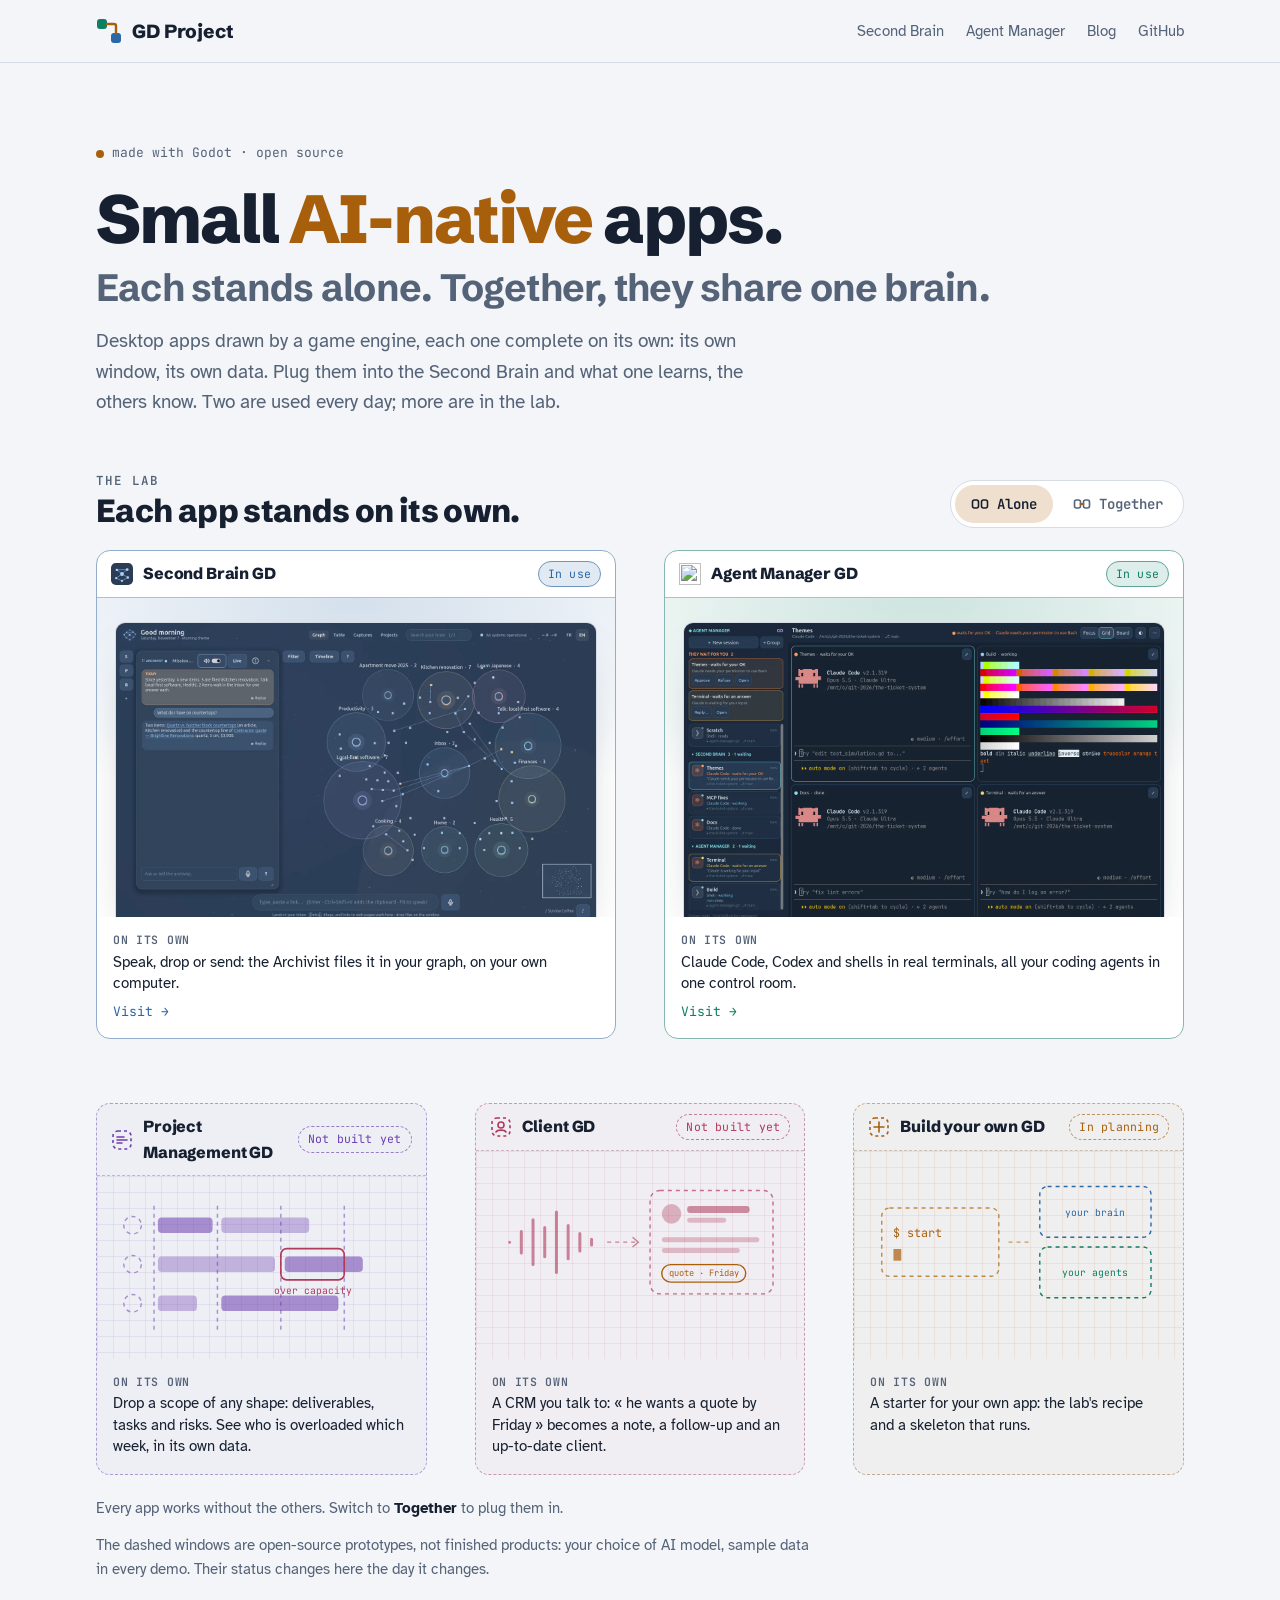
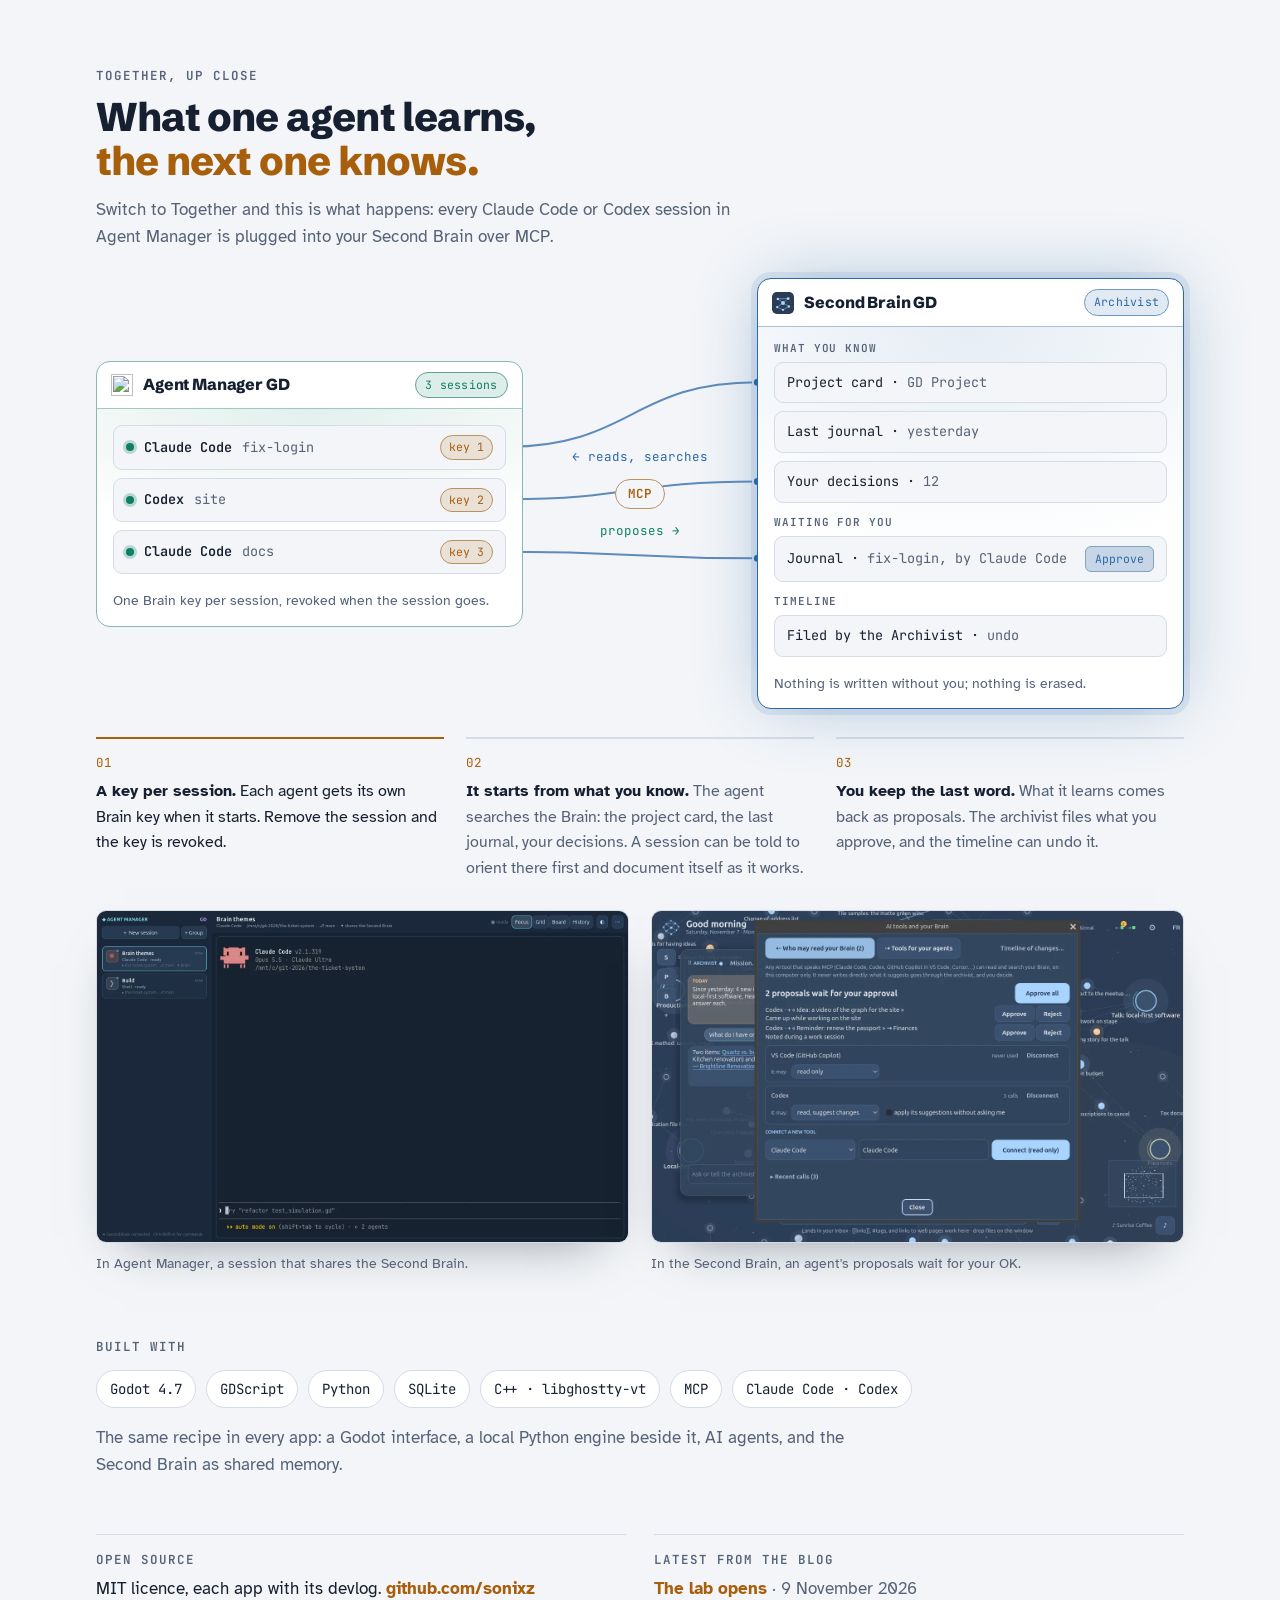
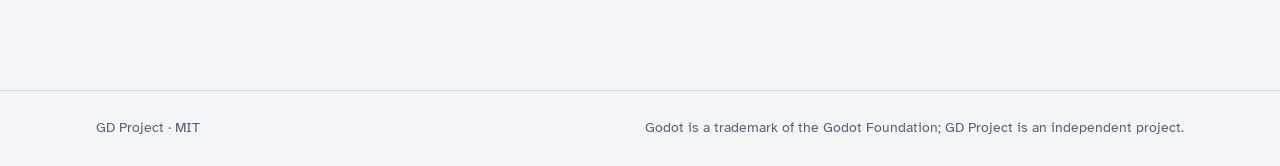
==== commit 35a49310: "Index: « Together, up close », the MCP section drawn with the lab's windows and cables Agent Manager" ====
--- a/docs/index.html
+++ b/docs/index.html
@@ -161,38 +161,52 @@
       <p class="muted lab-proto">The dashed windows are open-source prototypes, not finished products: your choice of AI model, sample data in every demo. Their status changes here the day it changes.</p>
     </section>
 
-    <section class="link" aria-labelledby="link-title">
+    <section class="link" data-step="1" aria-labelledby="link-title">
       <div class="link-head">
-        <h2 id="link-title" class="label">Connected over MCP</h2>
+        <h2 id="link-title" class="label">Together, up close</h2>
         <p class="link-title">What one agent learns, <em>the next one knows.</em></p>
-        <p class="muted">Every Claude Code or Codex session in Agent Manager is wired to your Second Brain. The apps are worth more together than apart.</p>
-      </div>
-
-      <div class="flow" role="img" aria-label="Agent Manager sessions read the Second Brain over MCP and propose to it; the archivist files what you approve.">
-        <div class="node" style="--accent: var(--mint)">
-          <span class="path"><span class="dot" style="background:var(--mint)"></span>agent-manager-gd</span>
-          <span class="pill">Claude Code · <i>fix-login</i></span>
-          <span class="pill">Codex · <i>site</i></span>
-          <span class="pill">Claude Code · <i>docs</i></span>
-        </div>
-        <div class="wire" aria-hidden="true">
-          <span class="lane in">reads, searches ←</span>
-          <span class="cable"></span>
-          <span class="lane out">→ proposes</span>
-          <span class="key">MCP · one key per session</span>
-        </div>
-        <div class="node" style="--accent: var(--sky)">
-          <span class="path"><span class="dot" style="background:var(--sky)"></span>second-brain-gd</span>
-          <span class="pill strong">Archivist · you approve</span>
-          <span class="pill">Project card · decisions · journals</span>
-          <span class="pill">Timeline · who proposed what</span>
+        <p class="muted">Switch to Together and this is what happens: every Claude Code or Codex session in Agent Manager is plugged into your Second Brain over MCP.</p>
+      </div>
+
+      <div class="duo" id="duo" role="img" aria-label="Three Agent Manager sessions, each with its own key, plugged into the Second Brain over MCP. They read what you know; what they learn comes back as proposals that wait for your approval, then the archivist files them in the timeline.">
+        <svg class="wires" id="duo-wires" aria-hidden="true"></svg>
+
+        <div class="win" style="--accent: var(--mint)">
+          <span class="bar"><img src="agent-manager/assets/logo.svg" alt="" width="22" height="22"><b>Agent Manager GD</b><i class="state live">3 sessions</i></span>
+          <span class="rows">
+            <span class="sess"><i class="run"></i><b>Claude Code</b><span class="muted">fix-login</span><span class="k">key&nbsp;1</span></span>
+            <span class="sess"><i class="run"></i><b>Codex</b><span class="muted">site</span><span class="k">key&nbsp;2</span></span>
+            <span class="sess"><i class="run"></i><b>Claude Code</b><span class="muted">docs</span><span class="k">key&nbsp;3</span></span>
+          </span>
+          <span class="foot">One Brain key per session, revoked when the session goes.</span>
+        </div>
+
+        <div class="mid" aria-hidden="true">
+          <span class="lane in">← reads, searches</span>
+          <span class="mcp">MCP</span>
+          <span class="lane out">proposes →</span>
+        </div>
+
+        <div class="win brain" style="--accent: var(--sky)">
+          <span class="bar"><img src="assets/second-brain/logo.svg" alt="" width="22" height="22"><b>Second Brain GD</b><i class="state live">Archivist</i></span>
+          <span class="rows">
+            <span class="grp">What you know</span>
+            <span class="row know"><span>Project card · <span class="muted">GD Project</span></span></span>
+            <span class="row know"><span>Last journal · <span class="muted">yesterday</span></span></span>
+            <span class="row know"><span>Your decisions · <span class="muted">12</span></span></span>
+            <span class="grp">Waiting for you</span>
+            <span class="row prop"><span>Journal · <span class="muted">fix-login, by Claude Code</span></span><span class="ok">Approve</span></span>
+            <span class="grp">Timeline</span>
+            <span class="row tl"><span>Filed by the Archivist · <span class="muted">undo</span></span></span>
+          </span>
+          <span class="foot">Nothing is written without you; nothing is erased.</span>
         </div>
       </div>
 
       <ol class="steps">
-        <li><b>A key per session.</b> Each agent gets its own Brain key when it starts. Remove the session and the key is revoked.</li>
-        <li><b>It starts from what you know.</b> The agent searches the Brain: the project card, the last journal, your decisions. A session can be told to orient there first and document itself as it works.</li>
-        <li><b>You keep the last word.</b> What it learns comes back as proposals. The archivist files what you approve, and the timeline can undo it.</li>
+        <li data-go="1" tabindex="0"><b>A key per session.</b> Each agent gets its own Brain key when it starts. Remove the session and the key is revoked.</li>
+        <li data-go="2" tabindex="0"><b>It starts from what you know.</b> The agent searches the Brain: the project card, the last journal, your decisions. A session can be told to orient there first and document itself as it works.</li>
+        <li data-go="3" tabindex="0"><b>You keep the last word.</b> What it learns comes back as proposals. The archivist files what you approve, and the timeline can undo it.</li>
       </ol>
 
       <div class="pair">
@@ -311,5 +325,63 @@
   draw();
 })();
 </script>
+<script>
+(() => {
+  // « Together, up close »: cables from each session to the Brain, and the three steps played in turn.
+  const sec = document.querySelector('section.link');
+  const duo = document.getElementById('duo');
+  const svg = document.getElementById('duo-wires');
+  const NS = 'http://www.w3.org/2000/svg';
+  const brain = duo.querySelector('.win.brain');
+  function draw() {
+    svg.replaceChildren();
+    if (getComputedStyle(svg).display === 'none') return;
+    const d = duo.getBoundingClientRect(), br = brain.getBoundingClientRect();
+    const sessions = duo.querySelectorAll('.sess');
+    const ports = [...brain.querySelectorAll('.row.know, .row.prop')];
+    sessions.forEach((s, i) => {
+      const r = s.getBoundingClientRect();
+      const x1 = r.right - d.left, y1 = r.top + r.height / 2 - d.top;
+      const t = ports[Math.min(i * 2, ports.length - 1)].getBoundingClientRect();
+      const x2 = br.left - d.left, y2 = t.top + t.height / 2 - d.top;
+      const k = (x2 - x1) * .5;
+      const p = `M${x1},${y1} C${x1 + k},${y1} ${x2 - k},${y2} ${x2},${y2}`;
+      for (const cls of ['wp live', 'wp-pk in', 'wp-pk out']) {
+        const e = document.createElementNS(NS, 'path');
+        e.setAttribute('d', p); e.setAttribute('class', cls);
+        if (cls !== 'wp live') { e.setAttribute('pathLength', '1'); e.style.animationDelay = (-i * .45) + 's'; }
+        svg.append(e);
+      }
+      for (const [x, y, c] of [[x1, y1, 'var(--mint)'], [x2, y2, 'var(--sky)']]) {
+        const e = document.createElementNS(NS, 'circle');
+        e.setAttribute('cx', x); e.setAttribute('cy', y); e.setAttribute('r', 4.5);
+        e.setAttribute('fill', c); e.setAttribute('class', 'wp-end');
+        svg.append(e);
+      }
+    });
+  }
+  const steps = [...sec.querySelectorAll('.steps li')];
+  let timer = null, n = 1;
+  function go(i) { n = i; sec.dataset.step = String(i); }
+  function stop() { clearInterval(timer); timer = null; }
+  steps.forEach(li => {
+    const pick = () => { stop(); go(+li.dataset.go); };
+    li.addEventListener('click', pick);
+    li.addEventListener('keydown', e => { if (e.key === 'Enter' || e.key === ' ') { e.preventDefault(); pick(); } });
+  });
+  if (matchMedia('(prefers-reduced-motion: reduce)').matches) go(0);
+  else if ('IntersectionObserver' in window) {
+    new IntersectionObserver(es => {
+      const seen = es.some(e => e.isIntersecting);
+      if (seen && !timer && sec.dataset.auto !== 'off') timer = setInterval(() => go(n % 3 + 1), 3600);
+      if (!seen) stop();
+    }, { threshold: .3 }).observe(duo);
+    steps.forEach(li => li.addEventListener('click', () => { sec.dataset.auto = 'off'; }));
+  }
+  new ResizeObserver(draw).observe(duo);
+  window.addEventListener('load', draw);
+  draw();
+})();
+</script>
 </body>
 </html>
--- a/docs/assets/lab.css
+++ b/docs/assets/lab.css
@@ -120,6 +120,7 @@
 .lab-note span { display: inline-flex; align-items: center; gap: 8px; }
 .lab-note i { display: inline-block; width: 26px; border-top: 2px solid color-mix(in srgb, var(--sky) 70%, var(--line)); }
 .lab-note i.d { border-top-style: dotted; border-color: var(--muted); }
+.lab-note [data-alone] { display: inline; }
 .lab-note [data-together] { display: none; }
 .lab[data-mode="together"] .lab-note [data-together] { display: inline-flex; }
 .lab[data-mode="together"] .lab-note [data-alone] { display: none; }
@@ -146,39 +147,60 @@
 .lab-note b { color: var(--ink); }
 .lab-proto { font-size: 14.5px; max-width: 72ch; margin-top: -8px; }
 
-/* the link between the apps */
-.link { padding-block: 72px 0; display: grid; gap: 28px; }
+/* the link between the apps: « Together, up close », in the same windows and cables as the lab */
+.link { padding-block: 88px 0; display: grid; gap: 28px; }
 .link-head { display: grid; gap: 12px; max-width: 62ch; }
 .link-title { font-family: var(--display); font-size: clamp(28px, 4vw, 40px); font-weight: 800; letter-spacing: -.02em; line-height: 1.12; text-wrap: balance; }
 .link-title em { font-style: normal; color: var(--wire); }
-.flow { display: grid; grid-template-columns: minmax(0, 1fr) minmax(170px, .8fr) minmax(0, 1fr); align-items: center; gap: 0; }
-.node { display: grid; gap: 9px; padding: 20px; border: 1px solid color-mix(in srgb, var(--accent) 45%, var(--line)); border-radius: 14px; background: radial-gradient(120% 100% at 0% 0%, color-mix(in srgb, var(--accent) 14%, var(--panel)), var(--panel) 70%); }
-.pill { font-family: var(--mono); font-size: 13.5px; padding: 7px 11px; border-radius: 8px; border: 1px solid var(--line); background: var(--ground); }
-.pill i { font-style: normal; color: var(--muted); }
-.pill.strong { border-color: color-mix(in srgb, var(--accent) 60%, var(--line)); color: var(--ink); font-weight: 600; }
-.wire { position: relative; display: grid; gap: 8px; justify-items: center; padding: 0 6px; font-family: var(--mono); font-size: 12.5px; color: var(--muted); }
-.cable { width: 100%; height: 3px; border-radius: 3px; background: linear-gradient(90deg, var(--mint), var(--wire), var(--sky)); position: relative; overflow: hidden; }
-.cable::after { content: ""; position: absolute; inset: 0; width: 30%; background: linear-gradient(90deg, transparent, rgba(255, 255, 255, .85), transparent); animation: pulse 2.8s linear infinite; }
-@keyframes pulse { from { transform: translateX(-100%); } to { transform: translateX(340%); } }
+.duo { position: relative; display: grid; grid-template-columns: minmax(0, 1fr) minmax(150px, .55fr) minmax(0, 1fr); align-items: center; }
+.duo .win { grid-column: auto; grid-template-rows: auto 1fr auto; }
+.duo .win.brain { box-shadow: 0 0 0 6px color-mix(in srgb, var(--sky) 10%, transparent), 0 0 70px -12px color-mix(in srgb, var(--sky) 45%, transparent); border-color: var(--sky); }
+.rows { display: grid; gap: 8px; padding: 16px; background: radial-gradient(120% 90% at 50% 0%, color-mix(in srgb, var(--accent) 12%, var(--panel)), transparent 75%); }
+.sess, .row { display: flex; align-items: center; gap: 10px; font-family: var(--mono); font-size: 13.5px; padding: 9px 12px; border-radius: 9px; border: 1px solid var(--line); background: var(--ground); transition: border-color .35s ease, background .35s ease, box-shadow .35s ease; }
+.sess b, .row b { font-weight: 600; }
+.sess .run { width: 8px; height: 8px; border-radius: 50%; background: var(--mint); box-shadow: 0 0 0 3px color-mix(in srgb, var(--mint) 25%, transparent); }
+.sess .k { margin-left: auto; font-size: 11.5px; padding: 2px 8px; border-radius: 999px; border: 1px dashed var(--line); color: var(--muted); transition: all .35s ease; }
+.grp { font: 600 11px/1 var(--mono); letter-spacing: .08em; text-transform: uppercase; color: var(--muted); margin-top: 6px; }
+.grp:first-child { margin-top: 0; }
+.row .ok { margin-left: auto; font-size: 11.5px; padding: 3px 9px; border-radius: 6px; background: color-mix(in srgb, var(--sky) 22%, transparent); color: var(--sky); border: 1px solid color-mix(in srgb, var(--sky) 50%, var(--line)); }
+.foot { font-size: 13.5px; color: var(--muted); padding: 0 16px 14px; }
+.mid { position: relative; z-index: 1; display: grid; gap: 10px; justify-items: center; font-family: var(--mono); font-size: 12.5px; }
+.mid .mcp { padding: 4px 12px; border-radius: 999px; border: 1px solid color-mix(in srgb, var(--wire) 60%, var(--line)); background: var(--ground); color: var(--wire); font-weight: 600; }
+.lane { padding: 2px 8px; border-radius: 6px; background: var(--ground); transition: color .35s ease, opacity .35s ease; }
+.lane.in { color: var(--sky); }
 .lane.out { color: var(--mint); }
-.lane.in { color: var(--sky); }
-.key { margin-top: 4px; padding: 4px 10px; border: 1px dashed var(--line); border-radius: 999px; color: var(--wire); white-space: nowrap; }
+.wp-end { stroke: var(--ground); stroke-width: 2; }
+.wp-pk { fill: none; stroke-width: 4; stroke-linecap: round; stroke-dasharray: .05 1; opacity: 0; transition: opacity .3s ease; }
+.wp-pk.in { stroke: var(--sky); animation: pk-back 1.8s linear infinite; }
+.wp-pk.out { stroke: var(--mint); animation: pk-fwd 1.8s linear infinite; }
+@keyframes pk-fwd { from { stroke-dashoffset: 0; } to { stroke-dashoffset: -1.05; } }
+@keyframes pk-back { from { stroke-dashoffset: 0; } to { stroke-dashoffset: 1.05; } }
+.duo .wp { opacity: 1; }
+
+/* the three steps, played in turn: each lights its part of the picture */
+.link[data-step="1"] .sess .k, .link[data-step="0"] .sess .k { color: var(--wire); border-style: solid; border-color: color-mix(in srgb, var(--wire) 60%, var(--line)); background: color-mix(in srgb, var(--wire) 14%, transparent); }
+.link[data-step="2"] .wp-pk.in, .link[data-step="3"] .wp-pk.out { opacity: 1; }
+.link[data-step="2"] .row.know, .link[data-step="0"] .row.know { border-color: color-mix(in srgb, var(--sky) 60%, var(--line)); background: color-mix(in srgb, var(--sky) 10%, var(--ground)); }
+.link[data-step="3"] .row.prop, .link[data-step="3"] .row.tl, .link[data-step="0"] .row.prop { border-color: color-mix(in srgb, var(--mint) 60%, var(--line)); background: color-mix(in srgb, var(--mint) 10%, var(--ground)); }
+.link[data-step="3"] .row.prop { box-shadow: 0 0 0 4px color-mix(in srgb, var(--mint) 12%, transparent); }
+.link[data-step="2"] .lane.out, .link[data-step="3"] .lane.in { opacity: .35; }
 .steps { list-style: none; margin: 0; padding: 0; display: grid; grid-template-columns: repeat(3, minmax(0, 1fr)); gap: 22px; counter-reset: step; }
-.steps li { counter-increment: step; border-top: 1px solid var(--line); padding-top: 14px; color: var(--muted); font-size: 16px; }
+.steps li { counter-increment: step; border-top: 2px solid var(--line); padding-top: 14px; color: var(--muted); font-size: 16px; cursor: pointer; transition: border-color .35s ease, color .35s ease; }
 .steps li::before { content: "0" counter(step); display: block; font-family: var(--mono); font-size: 12.5px; color: var(--wire); margin-bottom: 6px; }
 .steps b { color: var(--ink); }
+.link[data-step="1"] .steps li[data-go="1"], .link[data-step="2"] .steps li[data-go="2"], .link[data-step="3"] .steps li[data-go="3"] { border-color: var(--wire); color: var(--ink); }
 .pair { display: grid; grid-template-columns: repeat(2, minmax(0, 1fr)); gap: 22px; }
 .pair figure { margin: 0; display: grid; gap: 10px; }
 .pair figcaption { font-size: 14px; color: var(--muted); }
-@media (max-width: 820px) {
-  .flow { grid-template-columns: 1fr; }
-  .wire { padding: 14px 0; }
-  .cable { width: 3px; height: 44px; background: linear-gradient(180deg, var(--mint), var(--wire), var(--sky)); }
-  .cable::after { width: 100%; height: 30%; background: linear-gradient(180deg, transparent, rgba(255, 255, 255, .85), transparent); animation-name: pulse-v; }
+@media (max-width: 860px) {
+  .duo { grid-template-columns: 1fr; }
+  .duo .wires { display: none; }
+  .mid { padding: 18px 0; grid-auto-flow: column; gap: 8px; }
+  .mid::before { content: ""; position: absolute; left: 50%; top: 0; bottom: 0; width: 2px; transform: translateX(-1px); background: linear-gradient(180deg, var(--mint), var(--sky)); z-index: -1; }
   .steps, .pair { grid-template-columns: 1fr; }
 }
-@keyframes pulse-v { from { transform: translateY(-100%); } to { transform: translateY(340%); } }
-@media (prefers-reduced-motion: reduce) { .cable::after { animation: none; display: none; } }
+@media (max-width: 420px) { .mid { grid-auto-flow: row; } }
+@media (prefers-reduced-motion: reduce) { .wp-pk { animation: none; } .sess, .row, .steps li, .lane, .sess .k { transition: none; } }
 
 /* stack */
 .stack { padding-block: 64px 0; display: grid; gap: 16px; }
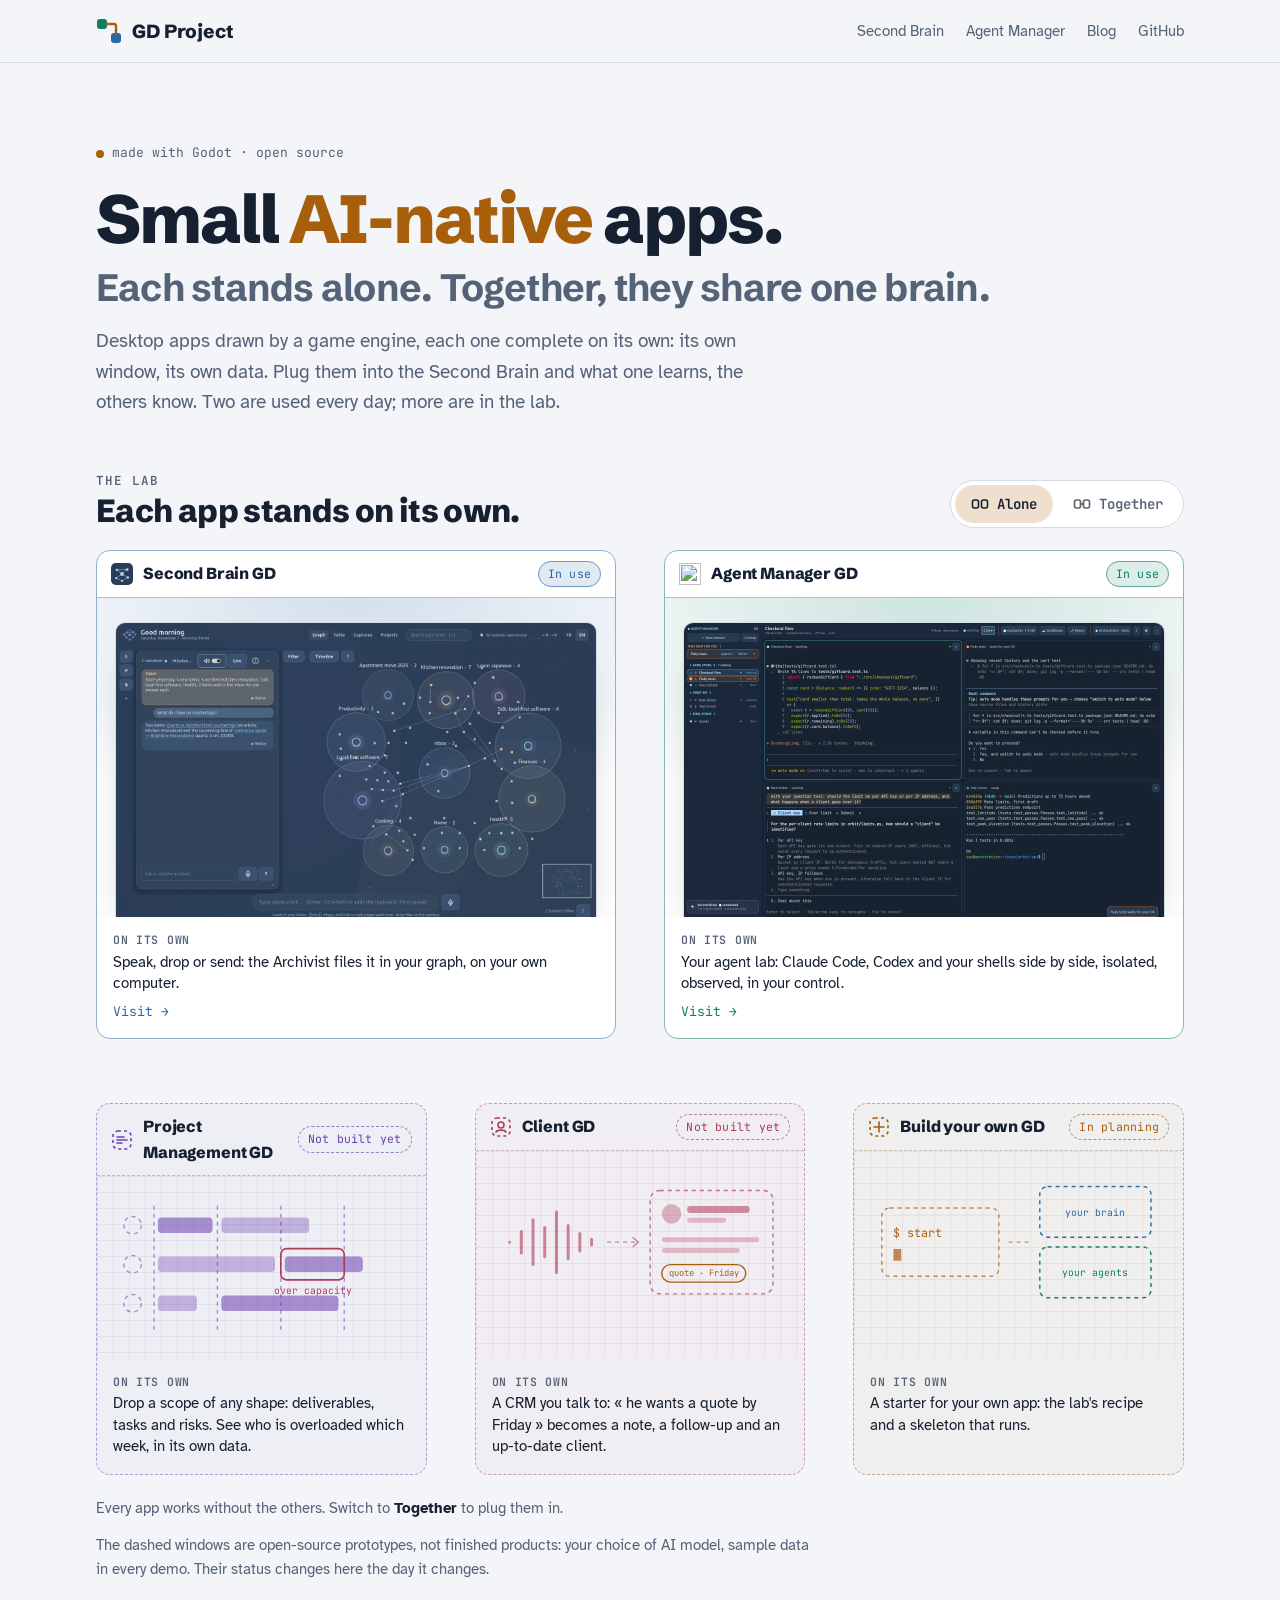
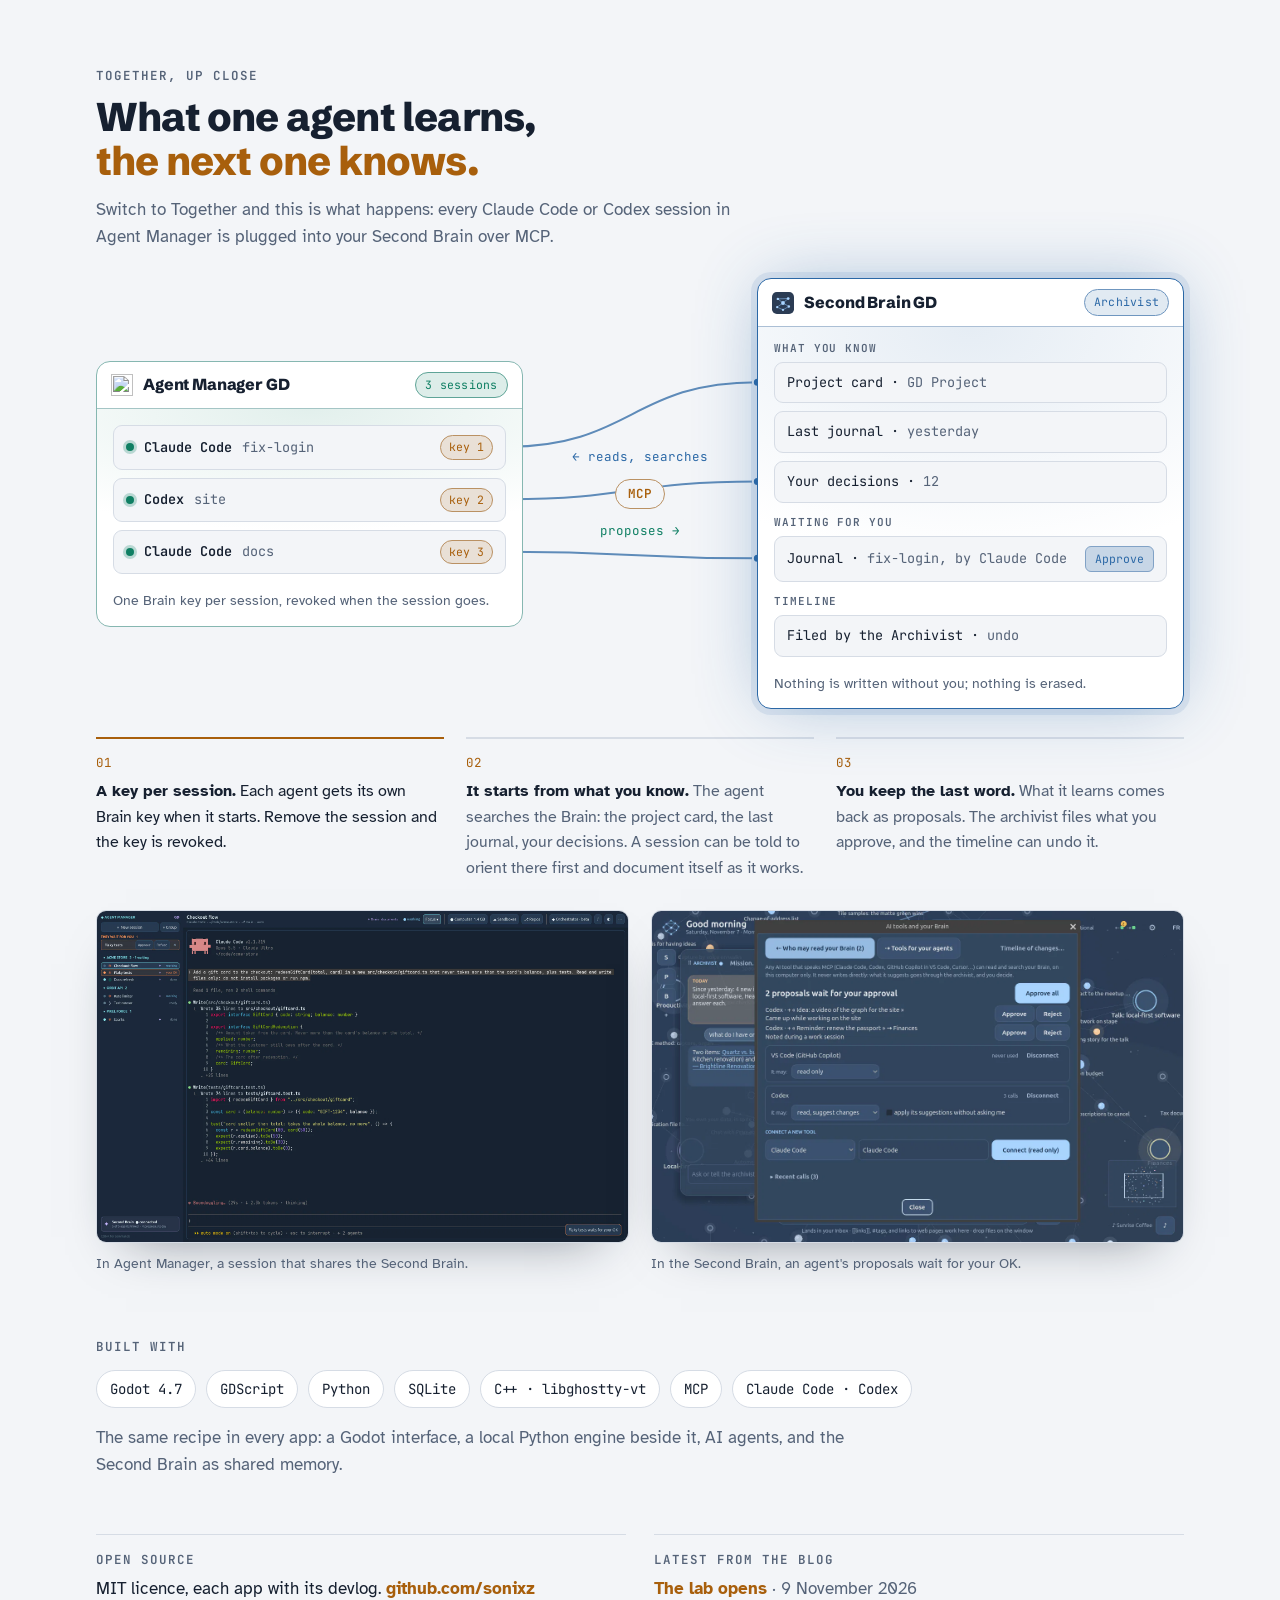
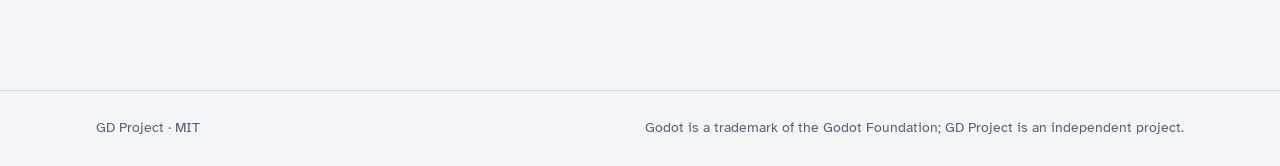
==== commit 027926f1: "Home and README: Agent Manager as it is today (« Your agent lab », today's captures); AGENTS: how an" ====
--- a/docs/index.html
+++ b/docs/index.html
@@ -75,9 +75,9 @@
         <a class="win live" href="agent-manager/" style="--accent: var(--mint)" data-id="am" data-link="live">
           <span class="bar"><img src="agent-manager/assets/logo.svg" alt="" width="22" height="22"><b>Agent Manager GD</b><i class="state live">In use</i></span>
           <span class="strip">plugged into Second Brain · MCP</span>
-          <span class="view"><img class="shot" src="assets/agent-manager/11-grid.webp" alt="Agent Manager GD: four Claude Code sessions in a grid" width="1440" height="900"></span>
-          <span class="say-box">
-            <p data-alone><span class="tag">On its own</span>Claude Code, Codex and shells in real terminals, all your coding agents in one control room.</p>
+          <span class="view"><img class="shot" src="assets/agent-manager/showcase-hero-grid.webp" alt="Agent Manager GD: four sessions in a grid, one of them waiting for your OK at the top of the list" width="1920" height="1200"></span>
+          <span class="say-box">
+            <p data-alone><span class="tag">On its own</span>Your agent lab: Claude Code, Codex and your shells side by side, isolated, observed, in your control.</p>
             <p data-together><span class="tag">Plugged in</span>Each session gets its own Brain key: it starts from what you know and proposes what it learns.</p>
             <span class="go">Visit →</span>
           </span>
@@ -211,7 +211,7 @@
 
       <div class="pair">
         <figure>
-          <img class="shot" src="assets/agent-manager/19-brain-session.webp" alt="Agent Manager GD: a Claude Code session marked « shares the Second Brain »" width="1440" height="900" loading="lazy">
+          <img class="shot" src="assets/agent-manager/showcase-brain-lights.webp" alt="Agent Manager GD: a Claude Code session with its Second Brain light on, and « Second Brain connected » at the bottom of the list" width="1920" height="1200" loading="lazy">
           <figcaption>In Agent Manager, a session that shares the Second Brain.</figcaption>
         </figure>
         <figure>
